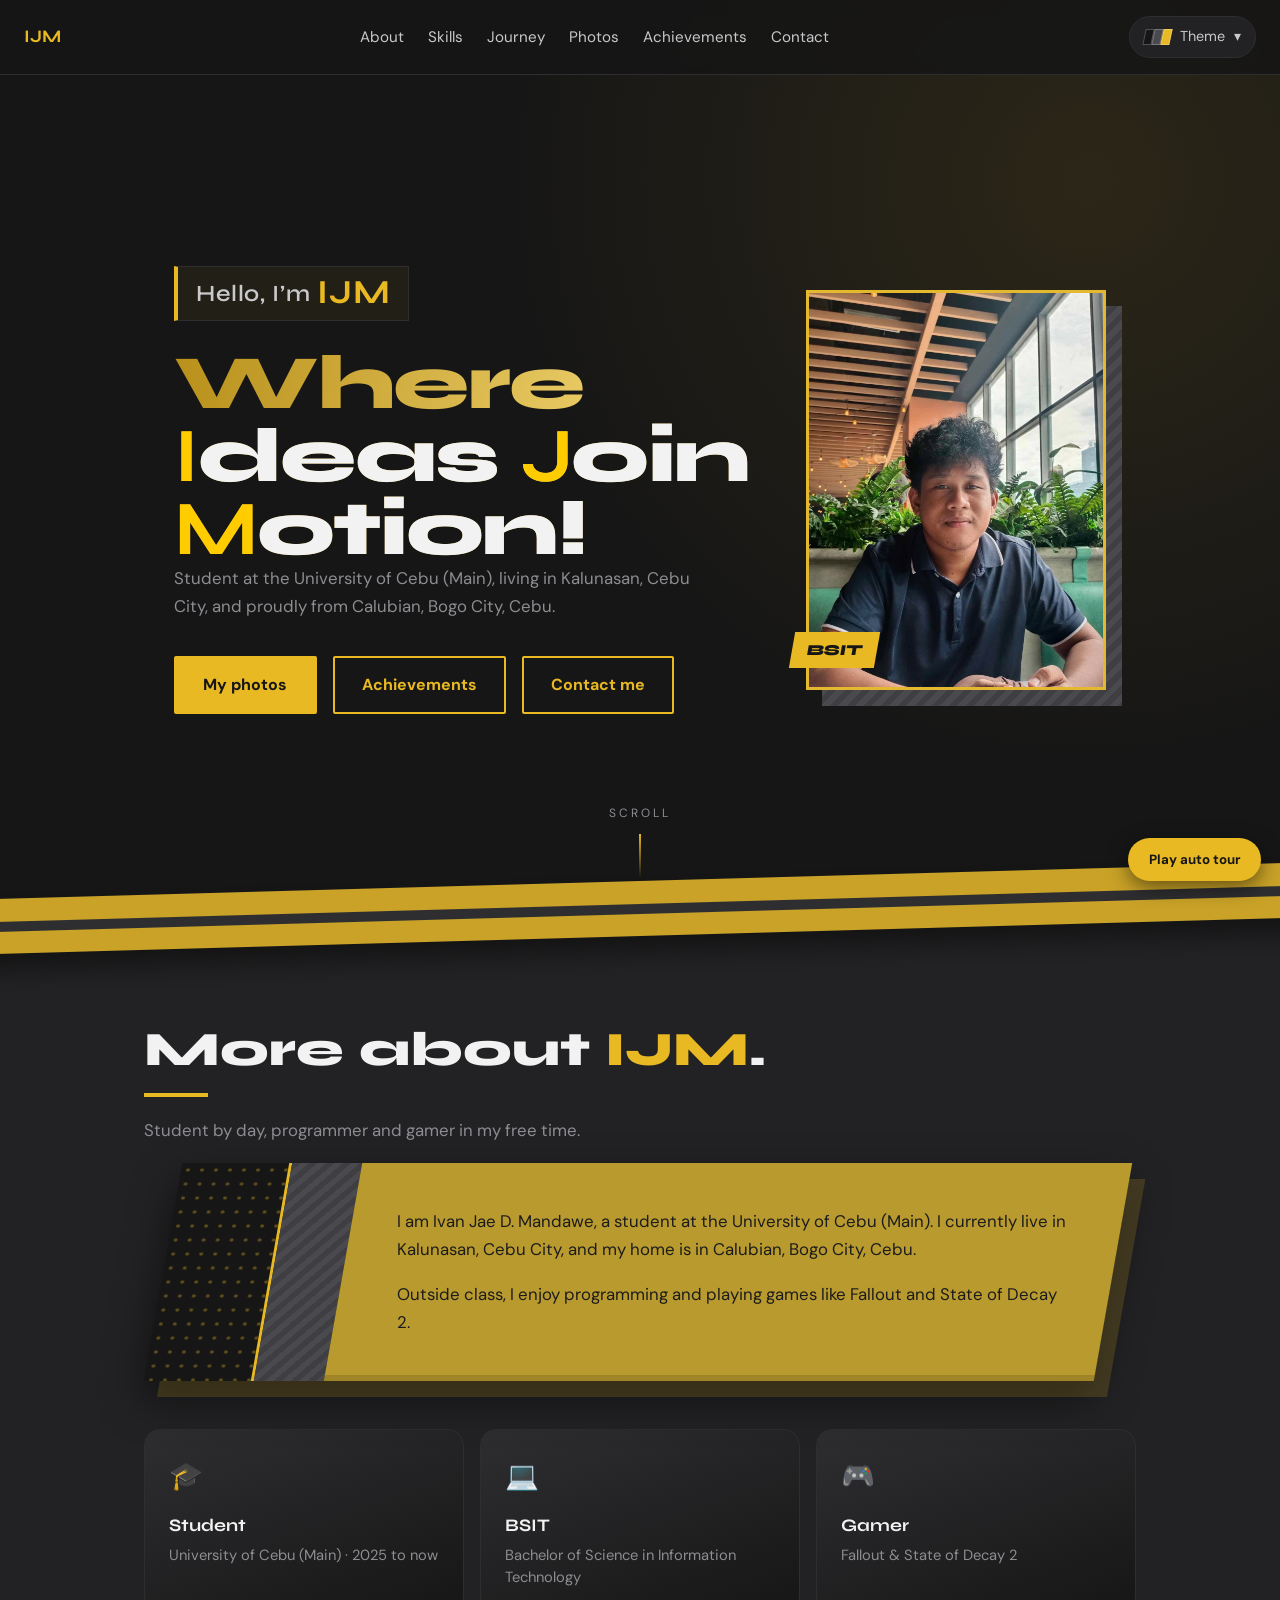
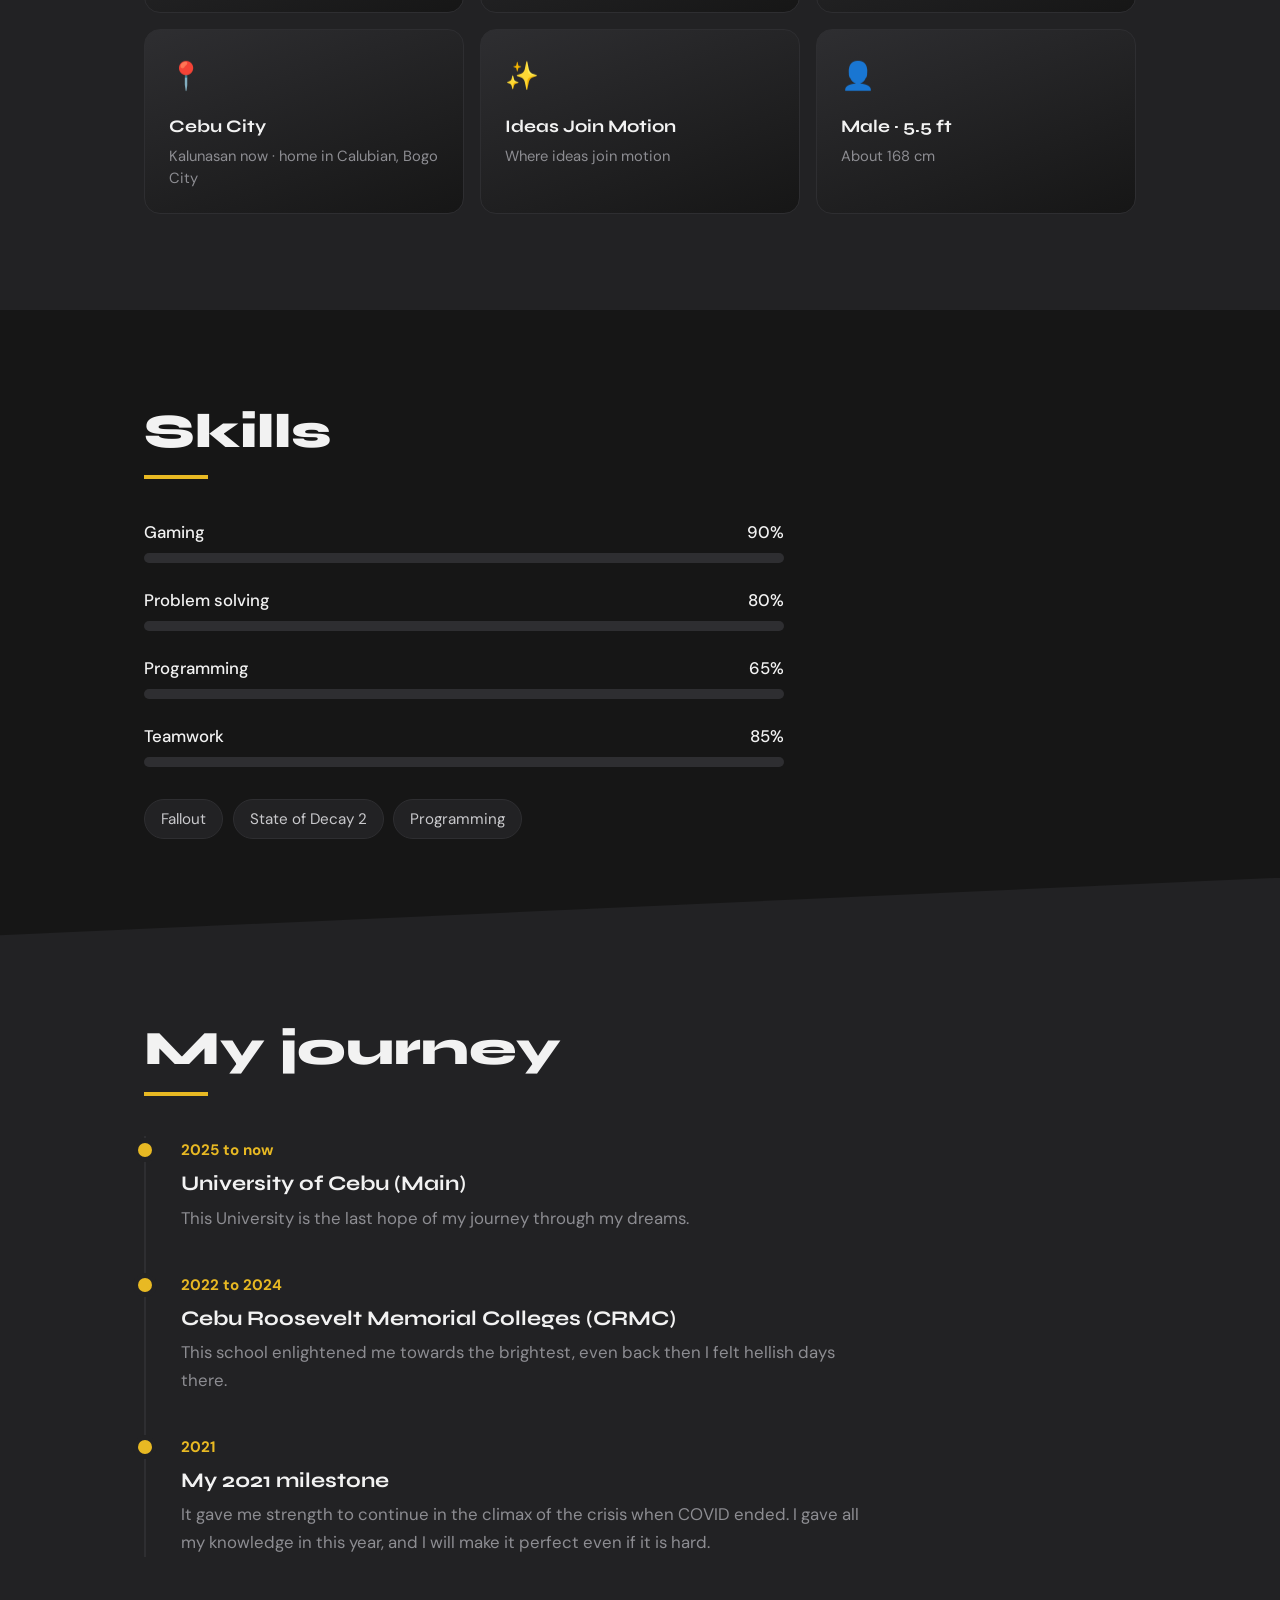
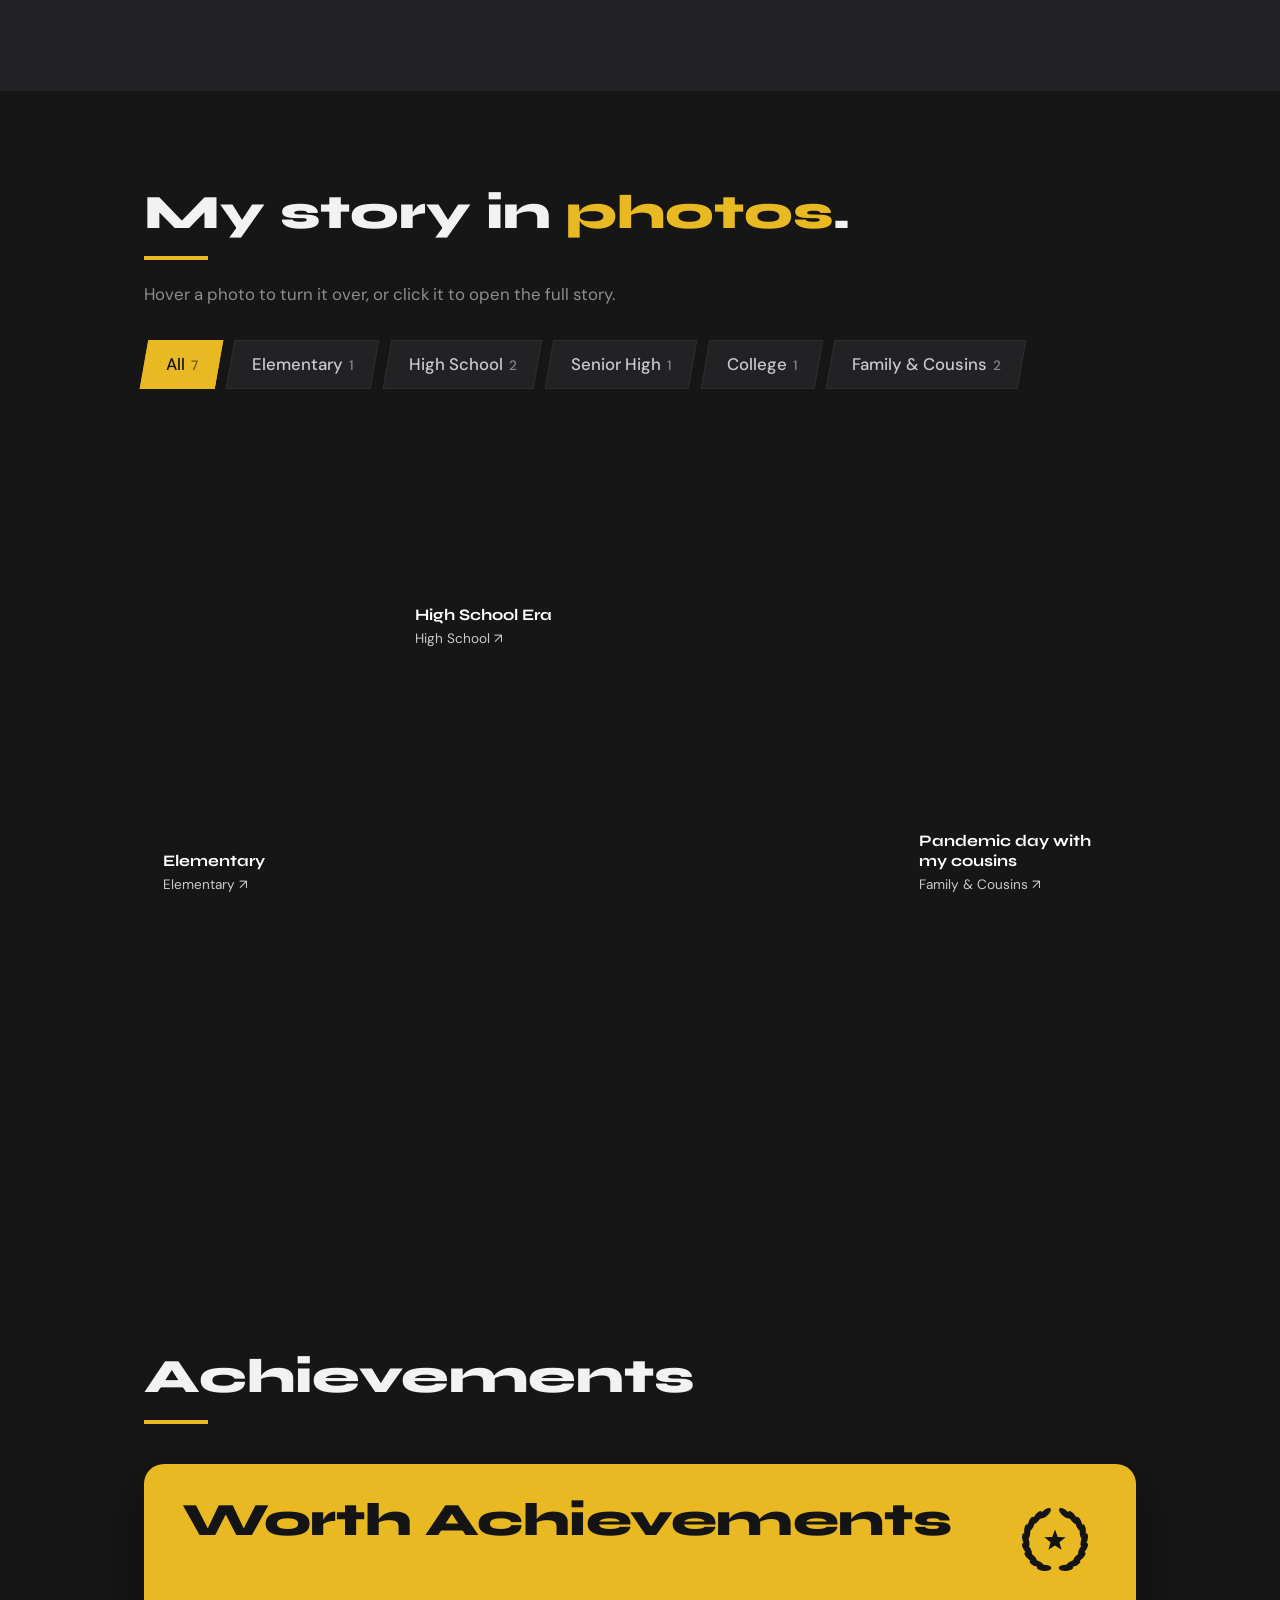
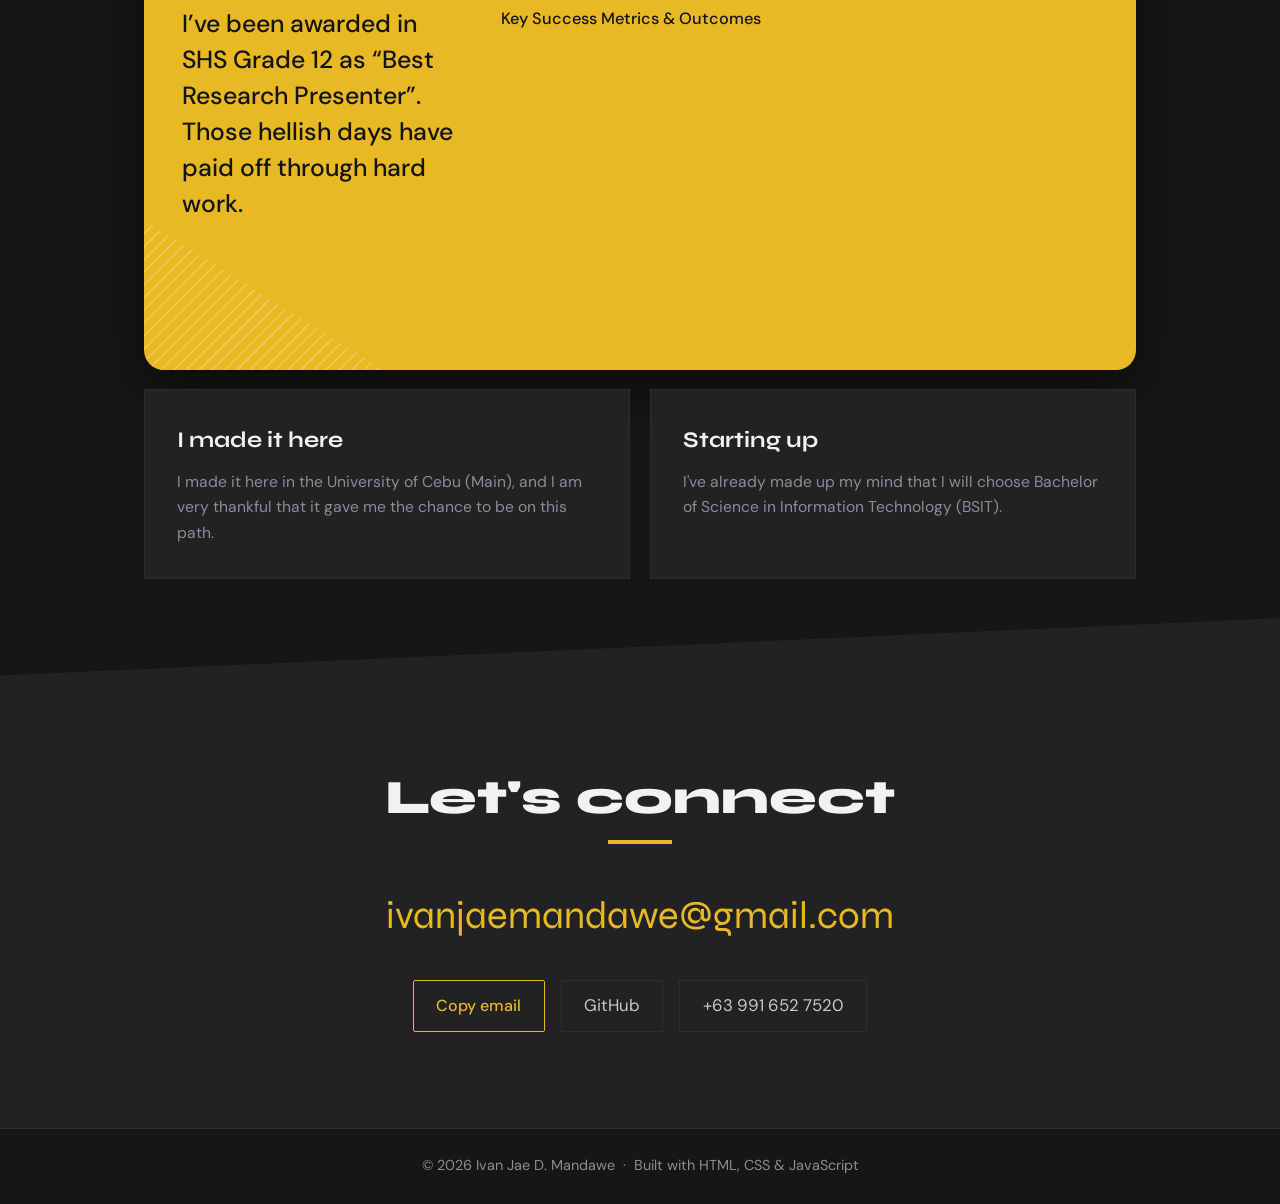
==== index.html @ 936577a7 "Add files via upload" ====
<!DOCTYPE html>
<html lang="en">
<head>
<meta charset="UTF-8">
<meta name="viewport" content="width=device-width, initial-scale=1">
<title>Ivan Jae D. Mandawe | Personal Profile</title>
<link rel="preconnect" href="https://fonts.googleapis.com">
<link rel="preconnect" href="https://fonts.gstatic.com" crossorigin>
<link href="https://fonts.googleapis.com/css2?family=DM+Sans:wght@400;500;700&family=Syne:wght@600;800&display=swap" rel="stylesheet">
<link rel="stylesheet" href="style.css">
<link rel="icon" type="image/png" href="images/IJM Logo.png">
</head>
<body>
<div id="bar"></div>

<nav>
  <b title="Ideas Join Motion">IJM</b>
  <ul>
    <li><a href="#about">About</a></li>
    <li><a href="#skills">Skills</a></li>
    <li><a href="#journey">Journey</a></li>
    <li><a href="#gallery">Photos</a></li>
    <li><a href="#projects">Achievements</a></li>
    <li><a href="#contact">Contact</a></li>
  </ul>
  <div class="tools">
    <div class="theme">
      <button class="theme-btn" type="button" aria-haspopup="true" aria-expanded="false"><i class="dots"><s></s><s></s><s></s></i><span>Theme</span> &#9662;</button>
      <div class="theme-panel" hidden>
        <p>Pick a style</p>
        <div class="presets"></div>
        <p>Or choose your own 3 colors</p>
        <label>Dark background <input type="color" id="c-bg" value="#161616"></label>
        <label>Gray panels <input type="color" id="c-pn" value="#222224"></label>
        <label>Accent (yellow) <input type="color" id="c-ac" value="#e8b923"></label>
        <button class="reset" type="button">Reset to default</button>
      </div>
    </div>
    <button class="burger" type="button" aria-label="Menu" aria-expanded="false">&#9776;</button>
  </div>
</nav>

<header class="hero">
  <canvas id="px" aria-hidden="true"></canvas>
  <div class="wrap">
   <div class="hero-text">
      <p class="tag in">Hello, I&rsquo;m <b class="i">I</b><b class="j">J</b><b class="m">M</b></p>
	  <style>
	      .i {
		    color: #ffcc00;
		  }
		  
		  .j {
		   color: #ffcc00;
		  }
		  
		  .m {
		  color: #ffcc00;
		  }
		 
	  </style>
	 
   <h1 class="in">
     Where
     <span><b style="--k:0" class="i">I</b>deas <b style="--k:1" class="j">J</b>oin</span>
     <span><b style="--k:2" class="m">M</b>otion!</span>
   </h1>
    <p class="lead in">Student at the University of Cebu (Main), living in Kalunasan, Cebu City, and proudly from Calubian, Bogo City, Cebu.</p>
    <div class="btns in">
      <a class="btn solid" href="#gallery">My photos</a>
      <a class="btn" href="#projects">Achievements</a>
      <a class="btn" href="#contact">Contact me</a>
    </div>
   </div>
   <div class="portrait in"><img src="images/Mandawe.jpg" alt="Ivan Jae D. Mandawe"><span>BSIT</span></div>
  </div>
  <a class="cue" href="#about" aria-label="Scroll down">Scroll<i></i></a>
</header>

<div class="marquee" aria-hidden="true"><div class="track"><span>Student</span><span>BSIT</span><span>Programmer</span><span>Gamer</span><span>Cebu City</span><span>University of Cebu</span><span>Ideas Join Motion</span><span>Student</span><span>BSIT</span><span>Programmer</span><span>Gamer</span><span>Cebu City</span><span>University of Cebu</span><span>Ideas Join Motion</span></div><div class="track"><span>Student</span><span>BSIT</span><span>Programmer</span><span>Gamer</span><span>Cebu City</span><span>University of Cebu</span><span>Ideas Join Motion</span><span>Student</span><span>BSIT</span><span>Programmer</span><span>Gamer</span><span>Cebu City</span><span>University of Cebu</span><span>Ideas Join Motion</span></div></div>

<section class="about" id="about">
  <div class="wrap">
    <h2>More about <span class="hl">IJM</span>.</h2>
    <p class="gal-sub">Student by day, programmer and gamer in my free time.</p>
    <div class="band">
      <div class="b1" aria-hidden="true"></div>
      <div class="b2" aria-hidden="true"></div>
      <div class="b3"><div class="txt">
        <p>I am Ivan Jae D. Mandawe, a student at the University of Cebu (Main). I currently live in Kalunasan, Cebu City, and my home is in Calubian, Bogo City, Cebu.</p>
        <p>Outside class, I enjoy programming and playing games like Fallout and State of Decay 2.</p>
      </div></div>
    </div>
    <div class="tiles">
      <div class="tile"><span class="ic">&#127891;</span><b>Student</b><small>University of Cebu (Main) &middot; 2025 to now</small></div>
      <div class="tile"><span class="ic">&#128187;</span><b>BSIT</b><small>Bachelor of Science in Information Technology</small></div>
      <div class="tile"><span class="ic">&#127918;</span><b>Gamer</b><small>Fallout &amp; State of Decay 2</small></div>
      <div class="tile"><span class="ic">&#128205;</span><b>Cebu City</b><small>Kalunasan now &middot; home in Calubian, Bogo City</small></div>
      <div class="tile"><span class="ic">&#10024;</span><b>Ideas Join Motion</b><small>Where ideas join motion</small></div>
      <div class="tile"><span class="ic">&#128100;</span><b>Male &middot; 5.5 ft</b><small>About 168 cm</small></div>
    </div>
  </div>
</section>

<section id="skills">
  <div class="wrap">
    <h2>Skills</h2>
    <div class="skill"><div class="top"><span>Gaming</span><span>90%</span></div><div class="track"><div class="fill" data-w="90"></div></div></div>
    <div class="skill"><div class="top"><span>Problem solving</span><span>80%</span></div><div class="track"><div class="fill" data-w="80"></div></div></div>
    <div class="skill"><div class="top"><span>Programming</span><span>65%</span></div><div class="track"><div class="fill" data-w="65"></div></div></div>
    <div class="skill"><div class="top"><span>Teamwork</span><span>85%</span></div><div class="track"><div class="fill" data-w="85"></div></div></div>
    <div class="tags"><span>Fallout</span><span>State of Decay 2</span><span>Programming</span></div>
  </div>
</section>

<section class="exp" id="journey">
  <div class="wrap">
    <h2>My journey</h2>
    <div class="line">
      <div class="item"><time>2025 to now</time><h3>University of Cebu (Main)</h3><p>This University is the last hope of my journey through my dreams.</p></div>
      <div class="item"><time>2022 to 2024</time><h3>Cebu Roosevelt Memorial Colleges (CRMC)</h3><p>This school enlightened me towards the brightest, even back then I felt hellish days there.</p></div>
      <div class="item"><time>2021</time><h3>My 2021 milestone</h3><p>It gave me strength to continue in the climax of the crisis when COVID ended. I gave all my knowledge in this year, and I will make it perfect even if it is hard.</p></div>
    </div>
  </div>
</section>

<section class="gallery" id="gallery">
  <div class="wrap">
    <h2>My story in <span class="hl">photos</span>.</h2>
    <p class="gal-sub">Hover a photo to turn it over, or click it to open the full story.</p>
    <div class="filters" role="group" aria-label="Photo categories">
      <button type="button" data-f="all" class="on"><span>All<em>7</em></span></button>
      <button type="button" data-f="elementary"><span>Elementary<em>1</em></span></button>
      <button type="button" data-f="high"><span>High School<em>2</em></span></button>
      <button type="button" data-f="senior"><span>Senior High<em>1</em></span></button>
      <button type="button" data-f="college"><span>College<em>1</em></span></button>
      <button type="button" data-f="family"><span>Family &amp; Cousins<em>2</em></span></button>
    </div>
    <div class="wall all">
      <button class="shot tall" type="button" data-cat="elementary"><span class="inner"><span class="face front"><img src="images/Elementary.jpg" alt="Elementary" loading="lazy"><span class="t"><b>Elementary</b><i>Elementary &#8599;</i></span></span><span class="face back"><i>Elementary</i><b>Elementary</b><span class="d">A sweet moment captured with my father, a rare and cherished memory from my elementary school days. Despite his busy schedule, this photo represents a fleeting moment of connection.</span><em>Click to open &#8599;</em></span></span></button>
      <button class="shot " type="button" data-cat="high"><span class="inner"><span class="face front"><img src="images/High%20School%20Era.jpg" alt="High School Era" loading="lazy"><span class="t"><b>High School Era</b><i>High School &#8599;</i></span></span><span class="face back"><i>High School</i><b>High School Era</b><span class="d">A relaxed selfie captures the essence of High School, a time of self-discovery, new friendships, and academic challenges.</span><em>Click to open &#8599;</em></span></span></button>
      <button class="shot tall" type="button" data-cat="high"><span class="inner"><span class="face front"><img src="images/High%20School.jpg" alt="High School" loading="lazy"><span class="t"><b>High School</b><i>High School &#8599;</i></span></span><span class="face back"><i>High School</i><b>High School</b><span class="d">Standing proudly on the balcony, this photo marks the completion of High School, a significant milestone and a testament to my dedication.</span><em>Click to open &#8599;</em></span></span></button>
      <button class="shot tall" type="button" data-cat="family"><span class="inner"><span class="face front"><img src="images/P-day.jpg" alt="Pandemic day with my cousins" loading="lazy"><span class="t"><b>Pandemic day with my cousins</b><i>Family &amp; Cousins &#8599;</i></span></span><span class="face back"><i>Family &amp; Cousins</i><b>Pandemic day with my cousins</b><span class="d">A candid shot of our virtual gathering, connecting with cousins through screens during the pandemic. This photo represents the enduring strength of our relationships, even in difficult times.</span><em>Click to open &#8599;</em></span></span></button>
      <button class="shot " type="button" data-cat="senior"><span class="inner"><span class="face front"><img src="images/Senior%20High.jpg" alt="When I was a Senior High School Student" loading="lazy"><span class="t"><b>When I was a Senior High School Student</b><i>Senior High &#8599;</i></span></span><span class="face back"><i>Senior High</i><b>When I was a Senior High School Student</b><span class="d">This shot of me looking towards the future captures the spirit of exploration and ambition of the Senior High School years, a time of significant growth and development.</span><em>Click to open &#8599;</em></span></span></button>
      <button class="shot wide" type="button" data-cat="family"><span class="inner"><span class="face front"><img src="images/Family-Celebration.jpg" alt="Family Christmas Celebration" loading="lazy"><span class="t"><b>Family Christmas Celebration</b><i>Family &amp; Cousins &#8599;</i></span></span><span class="face back"><i>Family &amp; Cousins</i><b>Family Christmas Celebration</b><span class="d">Our whole family gathers together, radiating joy and warmth, to celebrate Christmas. This photo encapsulates the importance of family traditions and the love that binds us.</span><em>Click to open &#8599;</em></span></span></button>
      <button class="shot " type="button" data-cat="college"><span class="inner"><span class="face front"><img src="images/College.jpg" alt="College" loading="lazy"><span class="t"><b>College</b><i>College &#8599;</i></span></span><span class="face back"><i>College</i><b>College</b><span class="d">Two young men pose for a photo with a wooden bust. This photo represents the college era and the shared experiences of friendship and growth.</span><em>Click to open &#8599;</em></span></span></button>
    </div>
  </div>
</section>

<div id="lb" role="dialog" aria-modal="true" aria-label="Photo viewer">
  <div class="viewer">
    <button class="x" type="button" aria-label="Close">&times;</button>
    <div class="vimg"><img alt=""></div>
    <div class="vtxt"><i></i><h3></h3><p></p>
      <div class="vnav"><button class="pv" type="button" aria-label="Previous">&#8249;</button><span class="cnt"></span><button class="nx" type="button" aria-label="Next">&#8250;</button></div>
    </div>
  </div>
</div>

<section id="projects">
  <div class="wrap">
    <h2>Achievements</h2>
    <article class="trophy">
      <div class="thead"><h3>Worth Achievements</h3><svg class="badge" viewBox="0 0 100 100" aria-hidden="true" fill="currentColor"><g><path d="M41.2 84.8 A34 34 0 0 1 41.2 19.2" fill="none" stroke="currentColor" stroke-width="2"/><ellipse cx="37.3" cy="83.5" rx="3.6" ry="8.5" transform="rotate(92 37.3 83.5)"/><ellipse cx="28.5" cy="78.3" rx="3.6" ry="8.5" transform="rotate(109 28.5 78.3)"/><ellipse cx="21.6" cy="70.8" rx="3.6" ry="8.5" transform="rotate(126 21.6 70.8)"/><ellipse cx="17.4" cy="61.5" rx="3.6" ry="8.5" transform="rotate(144 17.4 61.5)"/><ellipse cx="16.0" cy="51.4" rx="3.6" ry="8.5" transform="rotate(161 16.0 51.4)"/><ellipse cx="17.7" cy="41.4" rx="3.6" ry="8.5" transform="rotate(178 17.7 41.4)"/><ellipse cx="22.3" cy="32.3" rx="3.6" ry="8.5" transform="rotate(196 22.3 32.3)"/><ellipse cx="29.4" cy="24.9" rx="3.6" ry="8.5" transform="rotate(213 29.4 24.9)"/><ellipse cx="38.4" cy="20.1" rx="3.6" ry="8.5" transform="rotate(230 38.4 20.1)"/></g><g transform="translate(100,0) scale(-1,1)"><path d="M41.2 84.8 A34 34 0 0 1 41.2 19.2" fill="none" stroke="currentColor" stroke-width="2"/><ellipse cx="37.3" cy="83.5" rx="3.6" ry="8.5" transform="rotate(92 37.3 83.5)"/><ellipse cx="28.5" cy="78.3" rx="3.6" ry="8.5" transform="rotate(109 28.5 78.3)"/><ellipse cx="21.6" cy="70.8" rx="3.6" ry="8.5" transform="rotate(126 21.6 70.8)"/><ellipse cx="17.4" cy="61.5" rx="3.6" ry="8.5" transform="rotate(144 17.4 61.5)"/><ellipse cx="16.0" cy="51.4" rx="3.6" ry="8.5" transform="rotate(161 16.0 51.4)"/><ellipse cx="17.7" cy="41.4" rx="3.6" ry="8.5" transform="rotate(178 17.7 41.4)"/><ellipse cx="22.3" cy="32.3" rx="3.6" ry="8.5" transform="rotate(196 22.3 32.3)"/><ellipse cx="29.4" cy="24.9" rx="3.6" ry="8.5" transform="rotate(213 29.4 24.9)"/><ellipse cx="38.4" cy="20.1" rx="3.6" ry="8.5" transform="rotate(230 38.4 20.1)"/></g><polygon points="50.0,39.0 53.2,47.6 62.4,48.0 55.2,53.7 57.6,62.5 50.0,57.5 42.4,62.5 44.8,53.7 37.6,48.0 46.8,47.6"/></svg></div>
      <div class="tbody">
        <p class="story">I&rsquo;ve been awarded in SHS Grade 12 as &ldquo;Best Research Presenter&rdquo;. Those hellish days have paid off through hard work.</p>
        <div class="metrics">
          <h4>Key Success Metrics &amp; Outcomes</h4>
          <ul>
          <li style="--i:0">Successfully presented complex research on &ldquo;Urban Mobility Challenges&rdquo; to a panel of 5 judges.</li>
          <li style="--i:1">Received the highest cumulative presentation score in a cohort of over 100 students.</li>
          <li style="--i:2">Honed a concise, 10-minute presentation covering methodology, results, and limitations.</li>
          <li style="--i:3">Addressed critical, unexpected cross-examination questions with confidence.</li>
          <li style="--i:4">Mentored fellow students on slide design and verbal communication techniques.</li>
          <li style="--i:5">Developed comprehensive, professional-grade presentation slides (data visualizations and case studies).</li>
          <li style="--i:6">Synthesized lengthy research data into clear, actionable, high-impact bullet points.</li>
          </ul>
        </div>
      </div>
    </article>
    <div class="projects">
      <article class="card"><h3>I made it here</h3><p>I made it here in the University of Cebu (Main), and I am very thankful that it gave me the chance to be on this path.</p></article>
      <article class="card"><h3>Starting up</h3><p>I've already made up my mind that I will choose Bachelor of Science in Information Technology (BSIT).</p></article>
    </div>
  </div>
</section>

<section class="contact" id="contact">
  <div class="wrap">
    <h2>Let's connect</h2>
    <a class="big" href="mailto:ivanjaemandawe@gmail.com">ivanjaemandawe@gmail.com</a>
    <div class="links">
      <button class="btn copy" type="button">Copy email</button>
      <a href="https://github.com/IvanJaeMandawee-UCM" target="_blank" rel="noopener">GitHub</a><a href="tel:+639916527520">+63 991 652 7520</a>
    </div>
  </div>
</section>

<footer>© 2026 Ivan Jae D. Mandawe &nbsp;·&nbsp; Built with HTML, CSS &amp; JavaScript</footer>

<div id="toast" role="status">Email copied!</div>
<button id="top" type="button" aria-label="Back to top">&#8593;</button>
<button id="tour" type="button">Play auto tour</button>

<script src="script.js" defer></script>
</body>
</html>
---- style.css ----
:root{
  --black:#161616;      /* matte black */
  --charcoal:#222224;   /* matte gray */
  --graphite:#2e2e31;   /* raised gray */
  --gold:#e8b923;       /* gold yellow */
  --gold-dim:#b8901a;
  --acc:232,185,35;--matte:#b99a2e;--matte2:#c9a227;--glint:#f3d674;--gray2:#4a4a4e;--gray3:#3f3f43;--deep:#7a6112;
  --mist:#c9c9cc;       /* light gray text */
  --ash:#8d8d92;        /* plain gray text */
  --display:'Syne','Trebuchet MS',sans-serif;
  --body:'DM Sans','Segoe UI',Arial,sans-serif;
}
*{box-sizing:border-box;margin:0;padding:0}
html{scroll-behavior:smooth}
body{background:var(--black);color:var(--mist);font-family:var(--body);line-height:1.65;font-size:1.05rem;overflow-x:hidden}
a{color:inherit;text-decoration:none}
:focus-visible{outline:2px solid var(--gold);outline-offset:3px}
.wrap{max-width:1040px;margin:0 auto;padding:0 1.5rem}
section{padding:6rem 0}
h2{font-family:var(--display);font-weight:800;font-size:clamp(2rem,4.5vw,3rem);color:#f2f2f2;line-height:1.1;margin-bottom:2.5rem}
h2::after{content:"";display:block;width:64px;height:4px;background:var(--gold);margin-top:1rem}

/* progress bar */
#bar{position:fixed;top:0;left:0;height:4px;width:0;background:var(--gold);z-index:50}

/* nav */
nav{position:fixed;top:0;left:0;right:0;z-index:40;display:flex;justify-content:space-between;align-items:center;padding:1rem 1.5rem;background:rgba(22,22,22,.85);backdrop-filter:blur(8px);border-bottom:1px solid var(--graphite)}
nav b{font-family:var(--display);color:var(--gold);font-size:1.1rem}
nav ul{display:flex;gap:1.5rem;list-style:none;font-size:.95rem}
nav ul a{color:var(--mist);transition:color .2s}
nav ul a:hover{color:var(--gold)}

/* hero */
.hero{min-height:100vh;display:flex;align-items:center;padding-top:5rem;position:relative;background:
  radial-gradient(circle at 85% 20%,rgba(var(--acc),.10),transparent 45%),var(--black)}
.hero h1{font-family:var(--display);font-weight:800;font-size:clamp(3rem,10vw,7.5rem);line-height:.95;color:var(--gold);letter-spacing:-.02em}
.hero h1 span{display:block;color:#f2f2f2}
.role{font-size:clamp(1.2rem,3vw,1.7rem);margin:1.6rem 0 1rem;color:#f2f2f2;min-height:2.2rem}
.role .cur{display:inline-block;width:3px;height:1.2em;background:var(--gold);margin-left:4px;vertical-align:-.2em;animation:blink 1s steps(1) infinite}
@keyframes blink{50%{opacity:0}}
.hero p.lead{max-width:34rem;color:var(--ash)}
.btns{display:flex;gap:1rem;flex-wrap:wrap;margin-top:2.2rem}
.btn{padding:.85rem 1.7rem;border:2px solid var(--gold);font-weight:700;font-family:var(--body);font-size:1rem;cursor:pointer;transition:.2s;border-radius:2px;background:transparent;color:var(--gold)}
.btn.solid{background:var(--gold);color:var(--black)}
.btn:hover{background:var(--gold-dim);border-color:var(--gold-dim);color:var(--black)}
/* hero load sequence */
.hero .in{opacity:0;transform:translateY(24px);animation:rise .8s cubic-bezier(.2,.7,.2,1) forwards}
.hero .in:nth-child(1){animation-delay:.1s}.hero .in:nth-child(2){animation-delay:.35s}
.hero .in:nth-child(3){animation-delay:.55s}.hero .in:nth-child(4){animation-delay:.75s}
@keyframes rise{to{opacity:1;transform:none}}


/* pixelated matte-yellow glow that follows the cursor */
.hero{overflow:hidden}
#px{position:absolute;inset:0;width:100%;height:100%;pointer-events:none;filter:blur(2.5px);
  -webkit-mask-image:linear-gradient(#000 72%,transparent);mask-image:linear-gradient(#000 72%,transparent)}
.hero .wrap{position:relative;z-index:1}
.hero h1,.hero .role{text-shadow:0 2px 24px rgba(0,0,0,.55)}

/* about */
.about{background:var(--charcoal)}
/* three aligned slanted color bands; the matte yellow band holds the about text */
.about{overflow:hidden}
.band{display:flex;transform:skewX(-10deg);transition:opacity 1.3s ease;margin:0 1.4rem 1.2rem 1.2rem;
  box-shadow:16px 16px 0 rgba(var(--acc),.16),0 18px 40px rgba(0,0,0,.5)}
.band .b1{flex:0 0 110px;background-color:var(--black);border-right:3px solid var(--gold);
  background-image:radial-gradient(rgba(var(--acc),.35) 1.5px,transparent 2px);background-size:14px 14px}
.band .b2{flex:0 0 70px;background:repeating-linear-gradient(135deg,var(--gray3) 0 6px,var(--gray2) 6px 12px)}
.band .b3{flex:1;background:var(--matte);box-shadow:inset 0 -6px 0 rgba(0,0,0,.14)}
.band .txt{transform:skewX(10deg);padding:2.8rem 2.6rem 2.8rem 3.4rem}
.band .txt p{color:#1c1c1c;max-width:42rem}
.band .txt p:last-child{margin-bottom:0}
.about p{margin-bottom:1.1rem;max-width:40rem}
.facts{display:grid;grid-template-columns:repeat(auto-fit,minmax(220px,1fr));gap:1.2rem 2rem;margin-top:3rem}
.facts div{border-left:3px solid var(--gold);padding-left:.9rem}
.facts small{display:block;color:var(--ash);font-size:.85rem}
.facts strong{color:#f2f2f2;font-weight:500}

/* skills */
.skill{margin-bottom:1.5rem;max-width:640px}
.skill .top{display:flex;justify-content:space-between;color:#f2f2f2;margin-bottom:.4rem;font-weight:500}
.track{height:10px;background:var(--graphite);border-radius:5px;overflow:hidden}
.fill{height:100%;width:0;background:linear-gradient(90deg,var(--gold-dim),var(--gold));border-radius:5px;transition:width 1.4s cubic-bezier(.2,.7,.2,1)}
.tags{display:flex;flex-wrap:wrap;gap:.6rem;margin-top:2rem}
.tags span{padding:.4rem 1rem;background:var(--charcoal);border:1px solid var(--graphite);border-radius:999px;font-size:.95rem}

/* timeline */
.exp{background:var(--charcoal)}
.line{position:relative;padding-left:2.2rem;border-left:2px solid var(--graphite);max-width:720px}
.item{position:relative;margin-bottom:2.4rem}
.item::before{content:"";position:absolute;left:calc(-2.2rem - 8px);top:.45rem;width:14px;height:14px;background:var(--gold);border-radius:50%;box-shadow:0 0 0 5px var(--charcoal)}
.item time{color:var(--gold);font-weight:700;font-size:.95rem}
.item h3{font-family:var(--display);color:#f2f2f2;font-size:1.3rem;margin:.2rem 0}
.item p{color:var(--ash)}

/* projects */
.projects{display:grid;grid-template-columns:2fr 1fr;gap:1.2rem}
.card{background:var(--charcoal);border:1px solid var(--graphite);padding:2rem;transition:border-color .25s,transform .25s}
.card:hover{border-color:var(--gold);transform:translateY(-4px)}
.card.big{grid-row:span 2;background:var(--gold);color:var(--black);border-color:var(--gold)}
.card.big h3,.card.big p{color:var(--black)}
.card h3{font-family:var(--display);color:#f2f2f2;font-size:1.4rem;margin-bottom:.6rem}
.card p{color:var(--ash);font-size:.98rem}
.card.big p{font-size:1.05rem;opacity:.85}

/* contact */
.contact{background:var(--charcoal);text-align:center}
.contact h2::after{margin-left:auto;margin-right:auto}
.contact .big{font-family:var(--display);font-size:clamp(1.4rem,4vw,2.4rem);color:var(--gold);word-break:break-all}
.links{display:flex;justify-content:center;flex-wrap:wrap;gap:1rem;margin-top:2rem}
.links a{padding:.7rem 1.4rem;border:1px solid var(--graphite);transition:.2s}
.links a:hover{border-color:var(--gold);color:var(--gold)}
footer{padding:1.6rem;text-align:center;color:var(--ash);font-size:.9rem;background:var(--black)}

/* tour button */
#tour{position:fixed;right:1.2rem;bottom:1.2rem;z-index:45;background:var(--gold);color:var(--black);border:none;padding:.8rem 1.3rem;font-weight:700;font-family:var(--body);cursor:pointer;border-radius:999px;box-shadow:0 6px 20px rgba(0,0,0,.5)}

@media(max-width:760px){
  nav ul{display:none}
  .band{margin:0 .6rem}
  .band .b1{flex-basis:36px}.band .b2{flex-basis:24px}
  .band{box-shadow:8px 8px 0 rgba(var(--acc),.16),0 12px 28px rgba(0,0,0,.5)}
  .band .txt{padding:1.8rem 1.2rem 1.8rem 1.6rem}
  .projects{grid-template-columns:1fr}
  .card.big{grid-row:auto}
  section{padding:4.5rem 0}
}
@media(prefers-reduced-motion:reduce){
  html{scroll-behavior:auto}
  .hero .in{animation:none;opacity:1;transform:none}
  .fill{transition:none}.role .cur{animation:none}
}
.band.pre{opacity:0}

/* ===== hero portrait ===== */
.hero .wrap{display:grid;grid-template-columns:1fr minmax(220px,300px);gap:3.5rem;align-items:center}
.hero h1{font-size:clamp(2.8rem,7.5vw,5.8rem)}
.portrait{position:relative;aspect-ratio:3/4}
.portrait img{width:100%;height:100%;object-fit:cover;display:block;border:3px solid var(--gold);filter:saturate(.92)}
.portrait::before{content:"";position:absolute;inset:16px -16px -16px 16px;background:repeating-linear-gradient(135deg,var(--gray3) 0 6px,var(--gray2) 6px 12px);z-index:-1}
.portrait span{position:absolute;left:-14px;bottom:22px;background:var(--gold);color:var(--black);font-family:var(--display);font-weight:800;font-size:.95rem;padding:.35rem .9rem;transform:skewX(-10deg)}

/* ===== photo gallery ===== */
.gallery{background:var(--black);position:relative}
.gal-sub{color:var(--ash);max-width:34rem;margin:-1.2rem 0 2rem}
.filters{display:flex;flex-wrap:wrap;gap:.7rem;margin-bottom:3rem}
.filters button{font:inherit;font-weight:500;color:var(--mist);background:var(--charcoal);border:1px solid var(--graphite);padding:.6rem 1.3rem;cursor:pointer;transform:skewX(-10deg);transition:background .2s,color .2s,border-color .2s}
.filters button span{display:inline-block;transform:skewX(10deg)}
.filters button em{font-style:normal;opacity:.6;margin-left:.35rem;font-size:.85rem}
.filters button:hover{border-color:var(--gold);color:var(--gold)}
.filters button.on{background:var(--gold);border-color:var(--gold);color:var(--black)}
  transform:rotate(var(--r,0deg));transition:transform .35s cubic-bezier(.2,.7,.2,1),box-shadow .35s;box-shadow:0 10px 24px rgba(0,0,0,.55)}
@media(max-width:760px){
  .hero .wrap{grid-template-columns:1fr;gap:3rem}
  .portrait{max-width:230px;margin:0 0 1rem 14px}
}

/* ================= PRO POLISH ================= */
::selection{background:var(--gold);color:#111}
html{scroll-padding-top:72px;scrollbar-color:var(--gold-dim) var(--black)}
::-webkit-scrollbar{width:10px}::-webkit-scrollbar-track{background:var(--black)}::-webkit-scrollbar-thumb{background:var(--gold-dim);border-radius:5px}

/* nav */
nav{transition:padding .3s,background .3s,box-shadow .3s}
nav.scrolled{padding:.6rem 1.5rem;background:rgba(18,18,18,.94);box-shadow:0 8px 24px rgba(0,0,0,.45)}
nav ul a{position:relative;padding:.3rem 0}
nav ul a::after{content:"";position:absolute;left:0;right:0;bottom:-4px;height:2px;background:var(--gold);transform:scaleX(0);transform-origin:left;transition:transform .3s}
nav ul a:hover::after,nav ul a.on::after{transform:scaleX(1)}
nav ul a.on{color:var(--gold)}
.burger{display:none;background:none;border:1px solid var(--graphite);color:var(--gold);width:42px;height:42px;font-size:1.3rem;cursor:pointer}

/* hero */
.hero .hero-text h1.in{background:linear-gradient(100deg,var(--gold-dim) 0%,var(--glint) 40%,var(--gold) 60%,var(--gold-dim) 100%);background-size:220% 100%;-webkit-background-clip:text;background-clip:text;color:transparent;text-shadow:none;animation:rise .8s cubic-bezier(.2,.7,.2,1) .1s forwards,shimmer 7s linear 1s infinite}
@keyframes shimmer{to{background-position:-220% 0}}
.cue{position:absolute;left:50%;bottom:1.4rem;transform:translateX(-50%);z-index:2;color:var(--ash);font-size:.75rem;letter-spacing:.25em;text-transform:uppercase;display:flex;flex-direction:column;align-items:center;gap:.6rem}
.cue i{width:2px;height:44px;background:linear-gradient(var(--gold),transparent);transform-origin:top;animation:drip 1.9s ease-in-out infinite}
@keyframes drip{0%{transform:scaleY(0)}55%{transform:scaleY(1);opacity:1}100%{transform:scaleY(1);opacity:0}}

/* marquee strip */
.marquee{background:var(--matte2);color:var(--black);transform:rotate(-1.6deg);margin:-1.2rem -4vw 0;overflow:hidden;white-space:nowrap;padding:.85rem 0;position:relative;z-index:3;box-shadow:0 14px 30px rgba(0,0,0,.5)}
.marquee .track{display:inline-flex;animation:slide 30s linear infinite}
.marquee:hover .track{animation-play-state:paused}
.marquee span{font-family:var(--display);font-weight:800;font-size:1.25rem;letter-spacing:.08em;text-transform:uppercase;padding:0 1.6rem}
.marquee span::after{content:"";display:inline-block;width:9px;height:9px;background:var(--black);margin-left:3.2rem;transform:rotate(45deg)}
@keyframes slide{to{transform:translateX(-50%)}}

/* slanted section edges */
.about,.exp,.contact{--cut:clamp(24px,4.5vw,64px);margin-top:calc(var(--cut)*-1);padding-top:calc(5.5rem + var(--cut));clip-path:polygon(0 var(--cut),100% 0,100% 100%,0 100%)}
.gallery{padding-bottom:6rem}.contact{padding-top:calc(6rem + var(--cut))}

/* buttons */
.btn{position:relative;overflow:hidden;display:inline-block}
.btn.solid::before{content:"";position:absolute;top:0;left:-80%;width:50%;height:100%;background:linear-gradient(100deg,transparent,rgba(255,255,255,.45),transparent);transform:skewX(-20deg);transition:left .6s}
.btn.solid:hover::before{left:130%}
.btn{transition:background .2s,color .2s,border-color .2s,translate .25s}

/* scroll reveal */
.rv{opacity:0;transform:translateY(28px);transition:opacity .8s ease,transform .8s cubic-bezier(.2,.7,.2,1);transition-delay:var(--d,0ms)}
.rv.seen{opacity:1;transform:none}

/* timeline progress */
.line::after{content:"";position:absolute;left:-2px;top:0;width:2px;height:calc(var(--p,0)*100%);background:var(--gold)}
.item:hover h3{color:var(--gold)}.item h3{transition:color .25s}

/* cards */
.card{transform-style:preserve-3d;will-change:transform}
.card:not(.big):hover{background:var(--graphite)}

/* contact + extras */
.links .btn{padding:.7rem 1.4rem;border-width:1px;font-weight:500}
.contact .big{display:inline-block;background:linear-gradient(var(--gold),var(--gold)) 0 100%/0 3px no-repeat;transition:background-size .4s}
.contact .big:hover{background-size:100% 3px}
footer{border-top:1px solid var(--graphite)}
#toast{position:fixed;left:50%;bottom:5.5rem;transform:translate(-50%,20px);background:var(--gold);color:#111;padding:.7rem 1.4rem;font-weight:700;opacity:0;pointer-events:none;transition:.35s;z-index:60}
#toast.show{opacity:1;transform:translate(-50%,0)}
#top{position:fixed;left:1.2rem;bottom:1.2rem;z-index:45;width:46px;height:46px;border-radius:50%;border:2px solid var(--gold);background:var(--black);color:var(--gold);font-size:1.3rem;cursor:pointer;opacity:0;pointer-events:none;transition:.3s}
#top.show{opacity:1;pointer-events:auto}#top:hover{background:var(--gold);color:#111}
.ring{position:fixed;left:0;top:0;width:34px;height:34px;border:2px solid rgba(var(--acc),.75);border-radius:50%;pointer-events:none;z-index:200;transition:width .25s,height .25s,background .25s;opacity:0}
.ring.on{opacity:1}.ring.big{width:62px;height:62px;background:rgba(var(--acc),.12)}

@media(max-width:760px){
  .burger{display:block}
  nav ul{display:none;position:absolute;top:100%;left:0;right:0;flex-direction:column;background:rgba(18,18,18,.97);padding:1.2rem 1.5rem;gap:1.1rem;border-bottom:1px solid var(--graphite)}
  nav.open ul{display:flex}
  .cue{display:none}
  .marquee span{font-size:1rem}
}
@media(prefers-reduced-motion:reduce){
  .rv{opacity:1;transform:none;transition:none}.marquee .track,.cue i{animation:none}.hero .hero-text h1.in{animation:none;opacity:1;transform:none}
}

/* ================= ABOUT (tiles) ================= */
.hl{color:var(--gold)}
.tiles{display:grid;grid-template-columns:repeat(auto-fit,minmax(240px,1fr));gap:1rem;margin-top:3rem}
.tile{background:linear-gradient(160deg,var(--graphite),var(--black));border:1px solid var(--graphite);border-radius:16px;padding:1.5rem;transition:border-color .25s,transform .25s}
.tile:hover{border-color:var(--gold);transform:translateY(-5px)}
.tile .ic{display:block;font-size:1.7rem;margin-bottom:.8rem}
.tile b{display:block;font-family:var(--display);color:#f2f2f2;font-size:1.1rem;margin-bottom:.25rem}
.tile small{color:var(--ash);font-size:.92rem;line-height:1.5;display:block}

/* ================= GALLERY (bento + flip) ================= */
.wall{display:grid;grid-template-columns:repeat(4,1fr);grid-auto-rows:230px;gap:1rem;grid-auto-flow:dense}
.wall.all .tall{grid-row:span 2}.wall.all .wide{grid-column:span 2}
.wall.pre .shot{opacity:0}
.shot{position:relative;perspective:1100px;border:none;background:none;padding:0;cursor:pointer;font:inherit;text-align:left;border-radius:18px;display:block}
.shot .inner{position:absolute;inset:0;display:block;transform-style:preserve-3d;transition:transform .8s cubic-bezier(.2,.7,.2,1)}
.shot:hover .inner,.shot:focus-visible .inner,.shot.flip .inner{transform:rotateY(180deg)}
.shot .face{position:absolute;inset:0;display:block;border-radius:18px;overflow:hidden;backface-visibility:hidden;-webkit-backface-visibility:hidden;border:1px solid var(--graphite)}
.front img{width:100%;height:100%;object-fit:cover;display:block}
.front::after{content:"";position:absolute;inset:0;background:linear-gradient(transparent 45%,rgba(0,0,0,.82))}
.front .t{position:absolute;left:1.1rem;right:1.1rem;bottom:1rem;z-index:1}
.front .t b{display:block;color:#fff;font-family:var(--display);font-size:1rem;line-height:1.25}
.front .t i{display:block;font-style:normal;color:var(--mist);font-size:.85rem;margin-top:.2rem}
.back{transform:rotateY(180deg);background:linear-gradient(160deg,var(--graphite),var(--black));border-color:var(--gold)!important;padding:1.2rem;display:flex!important;flex-direction:column;justify-content:center;gap:.45rem}
.back i{font-style:normal;font-weight:700;font-size:.75rem;letter-spacing:.12em;text-transform:uppercase;color:var(--gold)}
.back b{font-family:var(--display);color:#f2f2f2;font-size:1.05rem;line-height:1.25}
.back .d{color:var(--mist);font-size:.85rem;line-height:1.5;display:-webkit-box;-webkit-box-orient:vertical;-webkit-line-clamp:4;overflow:hidden}
.wall.all .tall .back .d{-webkit-line-clamp:11}
.back em{font-style:normal;color:var(--gold);font-size:.82rem;margin-top:.3rem}
.shot.pop{animation:pop .6s cubic-bezier(.2,.7,.2,1) backwards;animation-delay:calc(var(--i,0)*80ms)}
@keyframes pop{from{opacity:0;transform:translateY(30px) scale(.94)}}
.shot.hide{display:none}

/* pop-up viewer */
#lb{position:fixed;inset:0;background:rgba(10,10,10,.88);backdrop-filter:blur(6px);display:none;place-items:center;padding:1.2rem;z-index:100}
#lb.open{display:grid}
.viewer{position:relative;display:grid;grid-template-columns:1.15fr 1fr;width:100%;max-width:940px;max-height:88vh;background:var(--charcoal);border:1px solid var(--gold);border-radius:22px;overflow:hidden;box-shadow:0 30px 80px rgba(0,0,0,.7),0 0 0 6px rgba(var(--acc),.12);animation:vin .6s cubic-bezier(.2,.8,.2,1)}
@keyframes vin{from{opacity:0;transform:perspective(900px) rotateY(-75deg) scale(.85)}}
.vimg{background:var(--black);min-height:320px}
.vimg img{width:100%;height:100%;object-fit:cover;display:block;max-height:88vh}
.vtxt{padding:2.2rem 2rem 1.6rem;display:flex;flex-direction:column;justify-content:center;gap:.7rem;overflow:auto}
.vtxt i{font-style:normal;font-weight:700;font-size:.8rem;letter-spacing:.14em;text-transform:uppercase;color:var(--gold)}
.vtxt h3{font-family:var(--display);font-size:1.6rem;color:#f2f2f2;line-height:1.2}
.vtxt p{color:var(--mist);line-height:1.7}
.vnav{display:flex;align-items:center;gap:.8rem;margin-top:1rem;color:var(--ash);font-size:.9rem}
.vnav button,.viewer .x{background:var(--gold);color:var(--black);border:none;width:42px;height:42px;border-radius:50%;font-size:1.3rem;font-weight:700;cursor:pointer;transition:transform .2s}
.vnav button:hover,.viewer .x:hover{transform:scale(1.1)}
.viewer .x{position:absolute;top:.9rem;right:.9rem;z-index:2}

/* ================= THEME PICKER ================= */
.tools{display:flex;align-items:center;gap:.6rem}
.theme{position:relative}
.theme-btn{display:flex;align-items:center;gap:.55rem;background:var(--charcoal);color:var(--mist);border:1px solid var(--graphite);padding:.5rem .9rem;font:inherit;font-size:.9rem;cursor:pointer;border-radius:999px;transition:border-color .2s,color .2s}
.theme-btn:hover,.theme-btn[aria-expanded=true]{border-color:var(--gold);color:var(--gold)}
.dots{display:flex;transform:skewX(-12deg)}
.dots s{width:9px;height:16px;border:1px solid rgba(255,255,255,.25);text-decoration:none}
.dots s:nth-child(1){background:var(--black)}.dots s:nth-child(2){background:var(--gray2)}.dots s:nth-child(3){background:var(--gold)}
.theme-panel{position:absolute;right:0;top:calc(100% + 12px);width:min(290px,86vw);background:var(--charcoal);border:1px solid var(--gold);border-radius:14px;padding:1.1rem;box-shadow:0 20px 50px rgba(0,0,0,.6);animation:drop .25s ease}
.theme-panel[hidden]{display:none}
@keyframes drop{from{opacity:0;transform:translateY(-8px)}}
.theme-panel p{font-size:.75rem;letter-spacing:.12em;text-transform:uppercase;color:var(--ash);margin:.2rem 0 .7rem}
.presets{display:grid;grid-template-columns:1fr 1fr;gap:.5rem;margin-bottom:1rem}
.presets button{display:flex;align-items:center;gap:.5rem;background:var(--black);color:var(--mist);border:1px solid var(--graphite);border-radius:10px;padding:.5rem .6rem;font:inherit;font-size:.8rem;cursor:pointer}
.presets button:hover,.presets button.on{border-color:var(--gold);color:var(--gold)}
.presets .sw{display:flex;transform:skewX(-12deg)}.presets .sw s{width:9px;height:18px;text-decoration:none}
.theme-panel label{display:flex;justify-content:space-between;align-items:center;font-size:.9rem;margin-bottom:.6rem;color:var(--mist)}
.theme-panel input[type=color]{width:46px;height:30px;border:1px solid var(--graphite);background:none;padding:0;cursor:pointer;border-radius:6px}
.theme-panel .reset{width:100%;margin-top:.4rem;padding:.55rem;background:none;border:1px solid var(--graphite);color:var(--mist);cursor:pointer;border-radius:8px;font:inherit}
.theme-panel .reset:hover{border-color:var(--gold);color:var(--gold)}

@media(max-width:900px){.wall{grid-template-columns:repeat(2,1fr);grid-auto-rows:210px}}
@media(max-width:760px){
  .viewer{grid-template-columns:1fr;overflow:auto}.vimg{min-height:0;max-height:42vh}.vtxt{padding:1.4rem}
  .theme-btn span{display:none}
}
@media(prefers-reduced-motion:reduce){.shot .inner{transition:none}.shot.pop,.viewer{animation:none}}

/* ================= ACHIEVEMENT BANNER ================= */
.trophy{position:relative;background:var(--gold);color:#141414;border-radius:20px;padding:2rem 2.4rem 2.3rem;overflow:hidden;box-shadow:0 20px 50px rgba(0,0,0,.45);margin-bottom:1.2rem;transition:box-shadow .4s}
.trophy:hover{box-shadow:0 24px 60px rgba(0,0,0,.55),0 0 0 3px rgba(var(--acc),.35)}
.trophy::after{content:"";position:absolute;left:0;bottom:0;width:240px;height:150px;background:repeating-linear-gradient(135deg,rgba(255,255,255,.2) 0 2px,transparent 2px 9px);clip-path:polygon(0 0,0 100%,100% 100%);pointer-events:none}
.trophy .thead{display:flex;justify-content:space-between;align-items:flex-start;gap:1rem;margin-bottom:1.5rem}
.trophy h3{font-family:var(--display);font-weight:800;font-size:clamp(1.9rem,4.2vw,2.9rem);line-height:1.05;letter-spacing:-.01em;color:#141414}
.trophy .badge{width:86px;height:86px;flex:none;color:#141414}
.tbody{position:relative;z-index:1;display:grid;grid-template-columns:minmax(220px,.8fr) 1.7fr;gap:2.4rem;align-items:start}
.story{font-size:clamp(1.15rem,2.2vw,1.55rem);line-height:1.45;font-weight:500;color:#141414;max-width:none}
.metrics h4{font-weight:500;font-size:1.02rem;margin-bottom:.55rem;color:#141414}
.metrics ul{list-style:none;font-size:.95rem;line-height:1.6;color:#1c1c1c}
.metrics li::before{content:"- "}
.trophy:not(.go) .metrics li{opacity:0}
.trophy.go .metrics li{animation:liIn .55s cubic-bezier(.2,.7,.2,1) backwards;animation-delay:calc(var(--i)*110ms + 250ms)}
.trophy.go .badge{animation:badgeIn 1s cubic-bezier(.2,.8,.2,1) backwards}
@keyframes liIn{from{opacity:0;transform:translateX(26px)}}
@keyframes badgeIn{from{opacity:0;transform:rotate(-40deg) scale(.4)}}
.projects{grid-template-columns:1fr 1fr}
@media(max-width:760px){.tbody{grid-template-columns:1fr;gap:1.4rem}.trophy{padding:1.5rem 1.3rem 1.8rem}.trophy .badge{width:60px;height:60px}.projects{grid-template-columns:1fr}}
@media(prefers-reduced-motion:reduce){.trophy.go .metrics li,.trophy.go .badge{animation:none}}

/* ================= HERO TAGLINE + NAME FIT ================= */
.hero .in:nth-child(5){animation-delay:.95s}
.tag{display:inline-block;font-family:var(--display);font-weight:600;font-size:clamp(.95rem,2vw,1.15rem);letter-spacing:.04em;color:var(--mist);padding:.45rem 1.1rem;border:1px solid var(--graphite);border-left:4px solid var(--gold);background:rgba(var(--acc),.06);margin-bottom:1.6rem}
.tag b{color:var(--gold);font-size:1.45em;line-height:1;display:inline-block;vertical-align:-.08em;animation:glow 3.2s ease-in-out infinite;animation-delay:calc(var(--k)*.45s)}
@keyframes glow{0%,100%{text-shadow:none;transform:translateY(0)}50%{text-shadow:0 0 18px rgba(var(--acc),.9);transform:translateY(-2px)}}
.hero h1{font-size:clamp(2.2rem,6vw,4.8rem)}
.hero h1 span{white-space:nowrap}
@media(prefers-reduced-motion:reduce){.tag b{animation:none}}

/* name pill + big tagline headline */
.tag{font-size:clamp(1.05rem,2.4vw,1.45rem)}
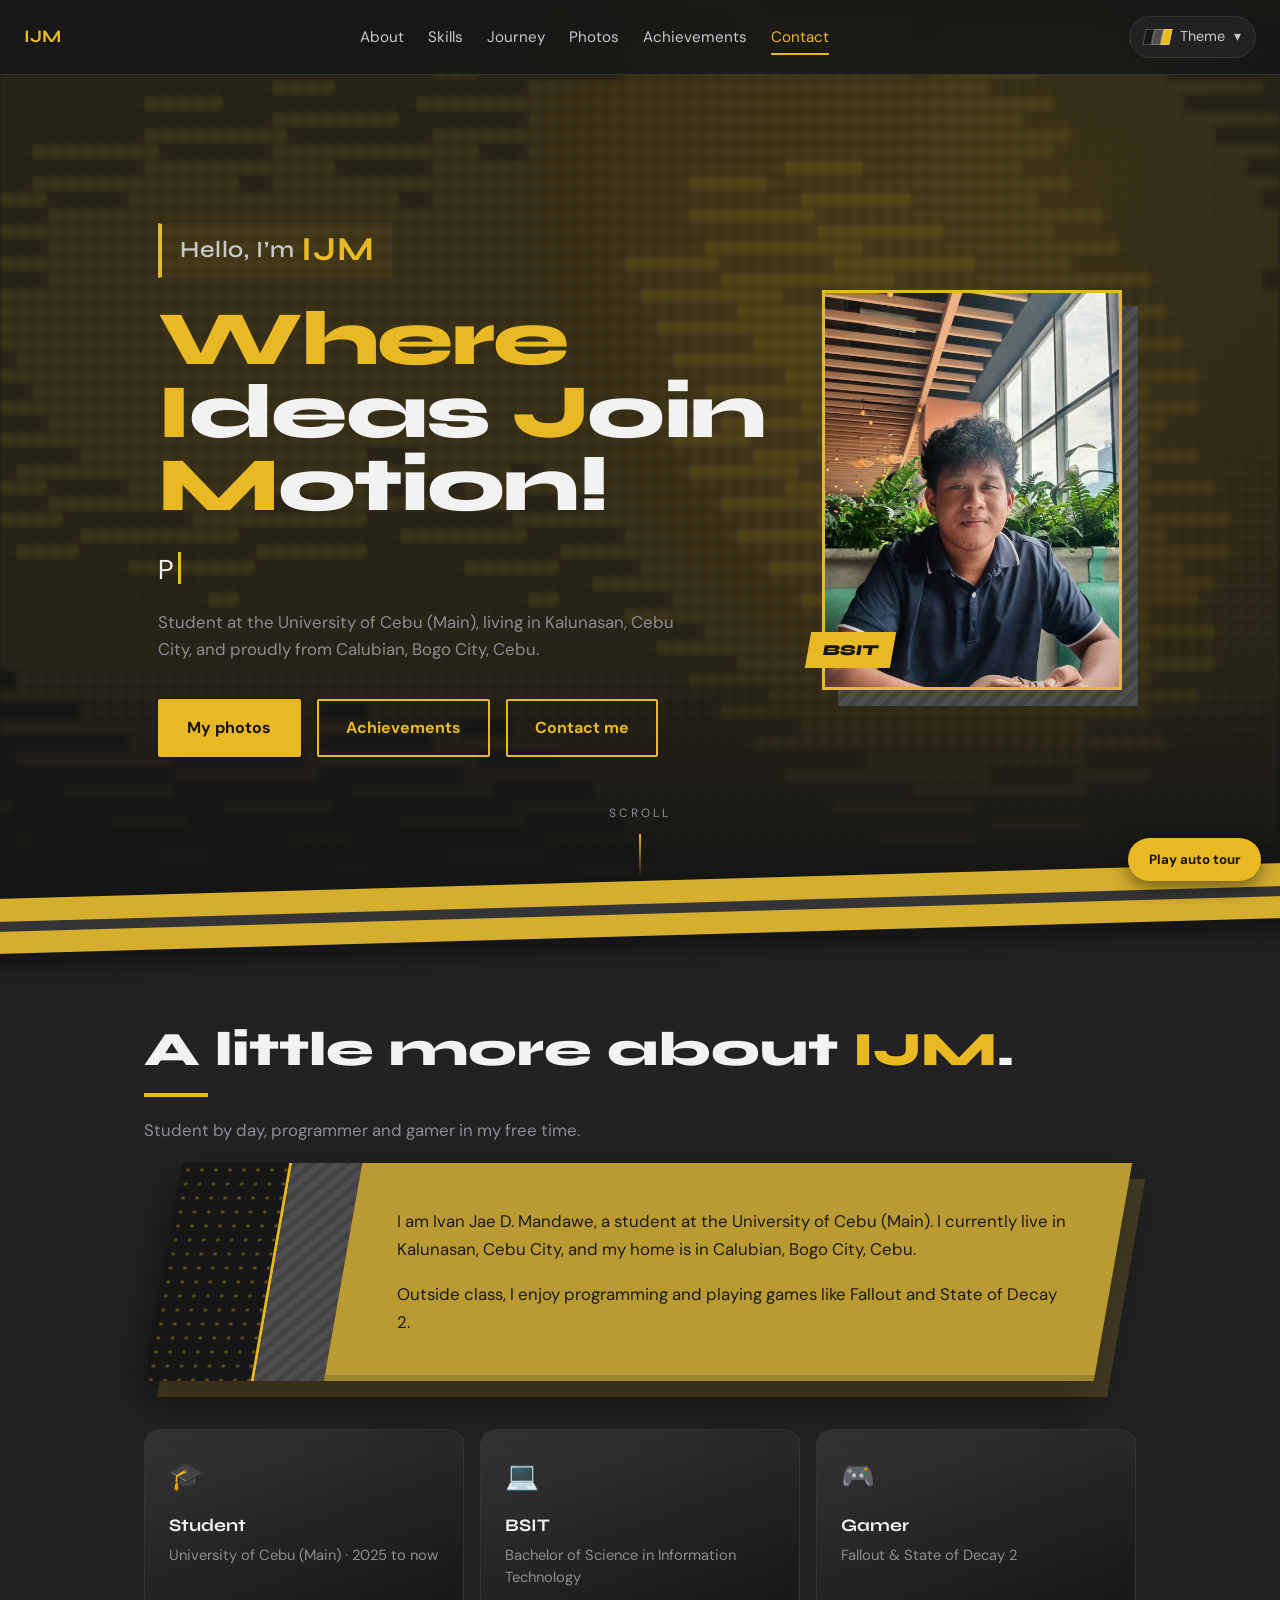
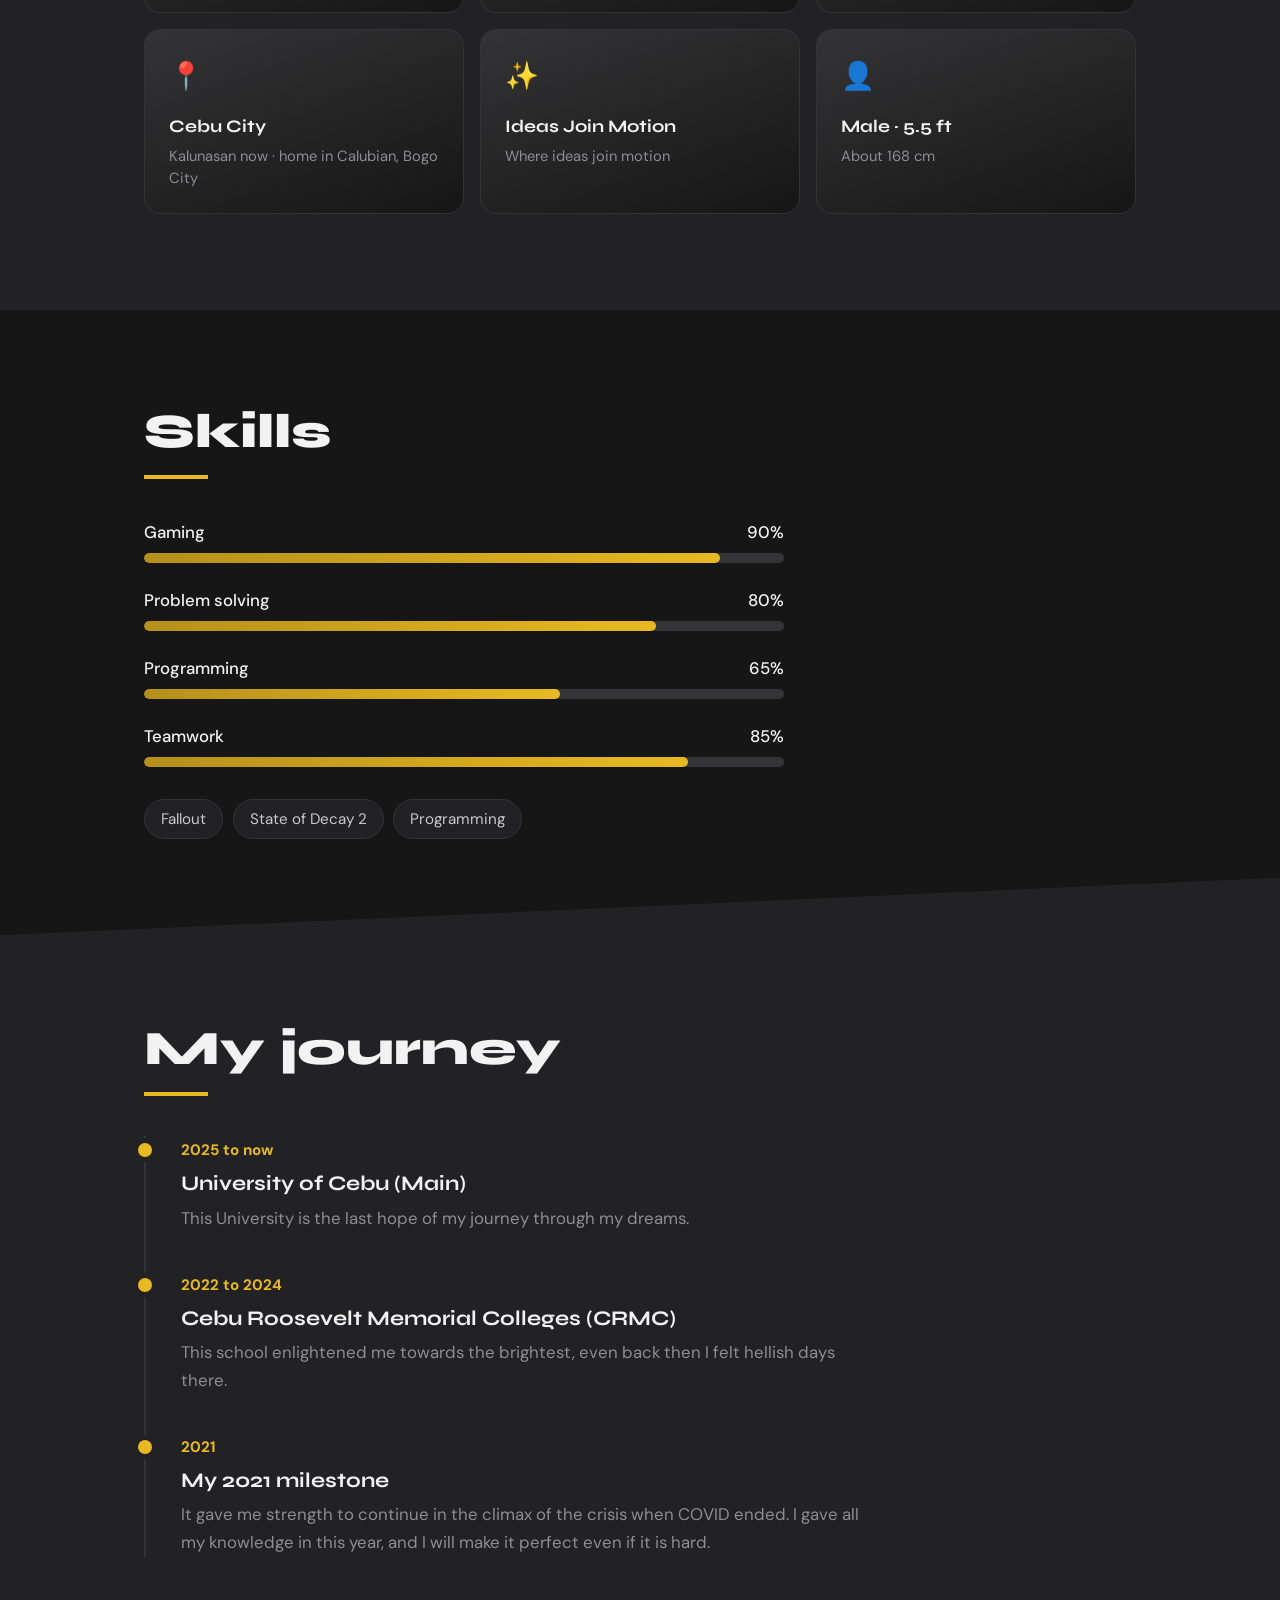
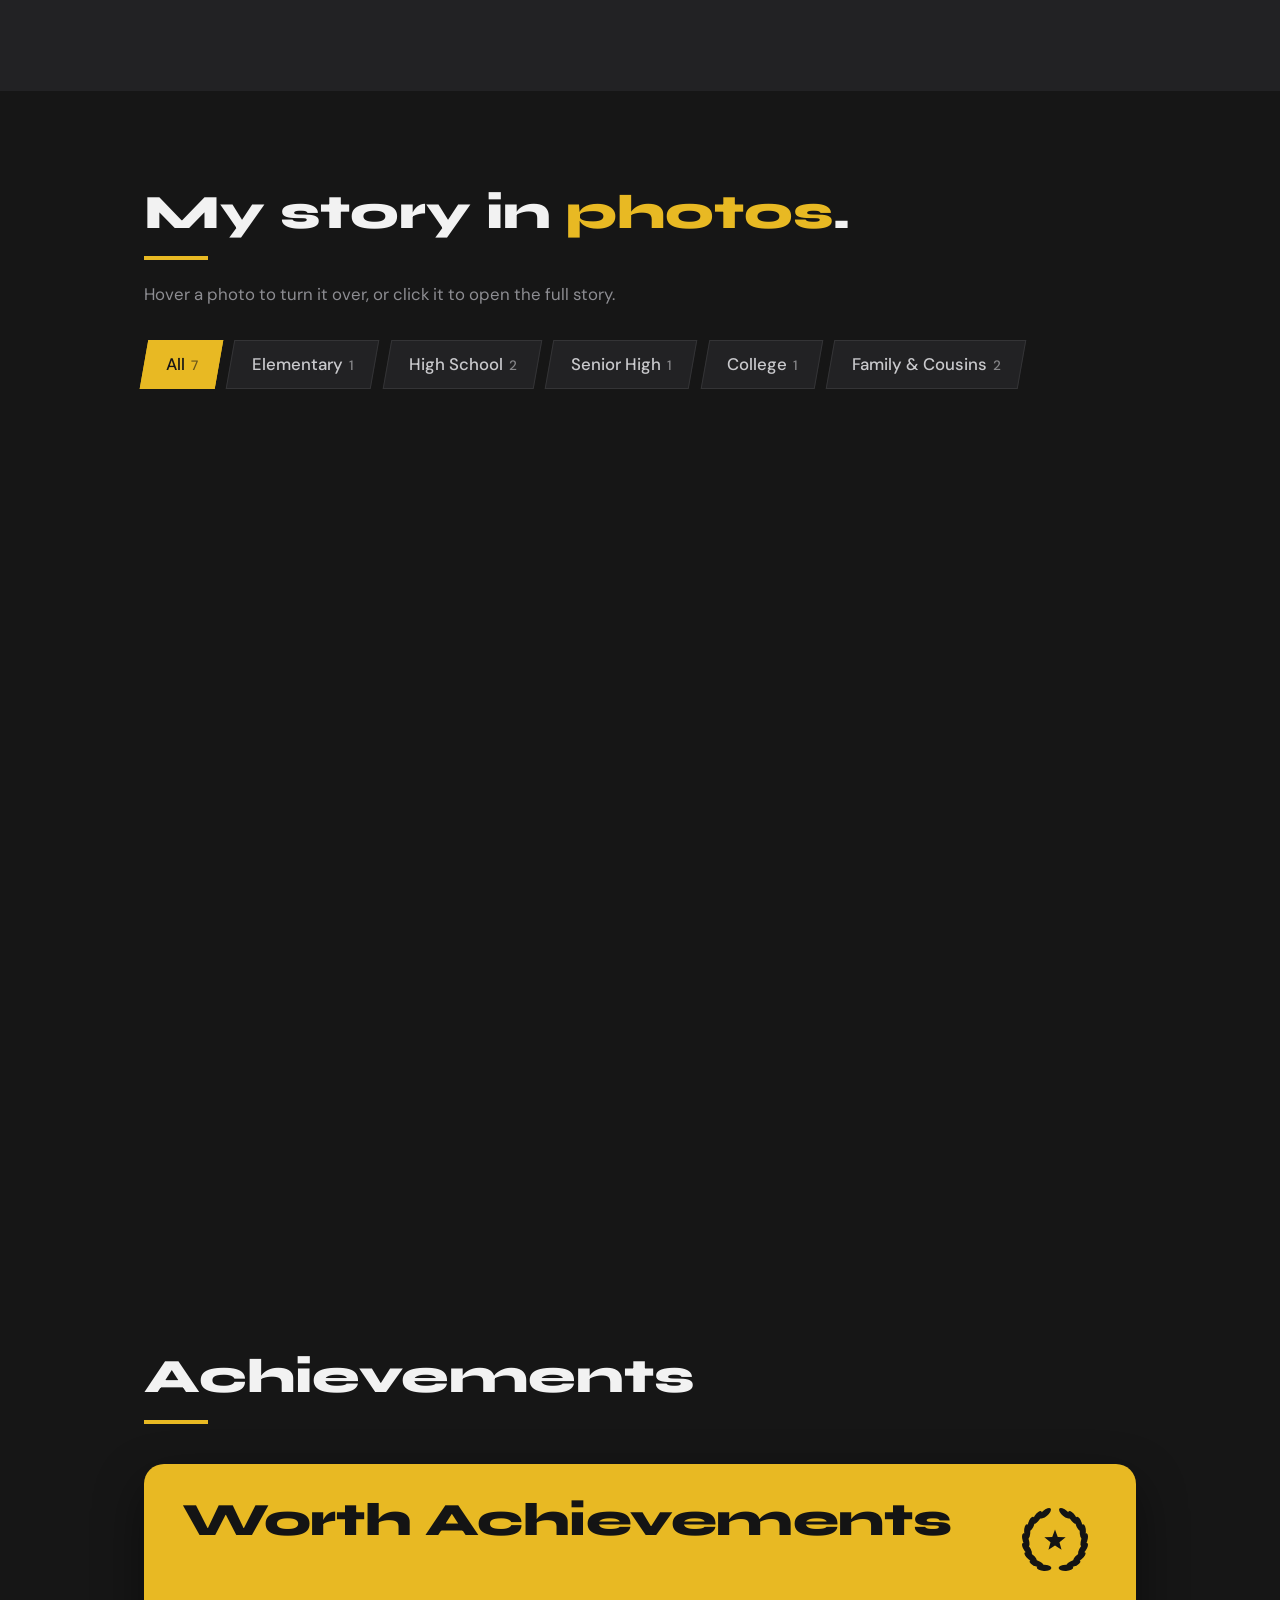
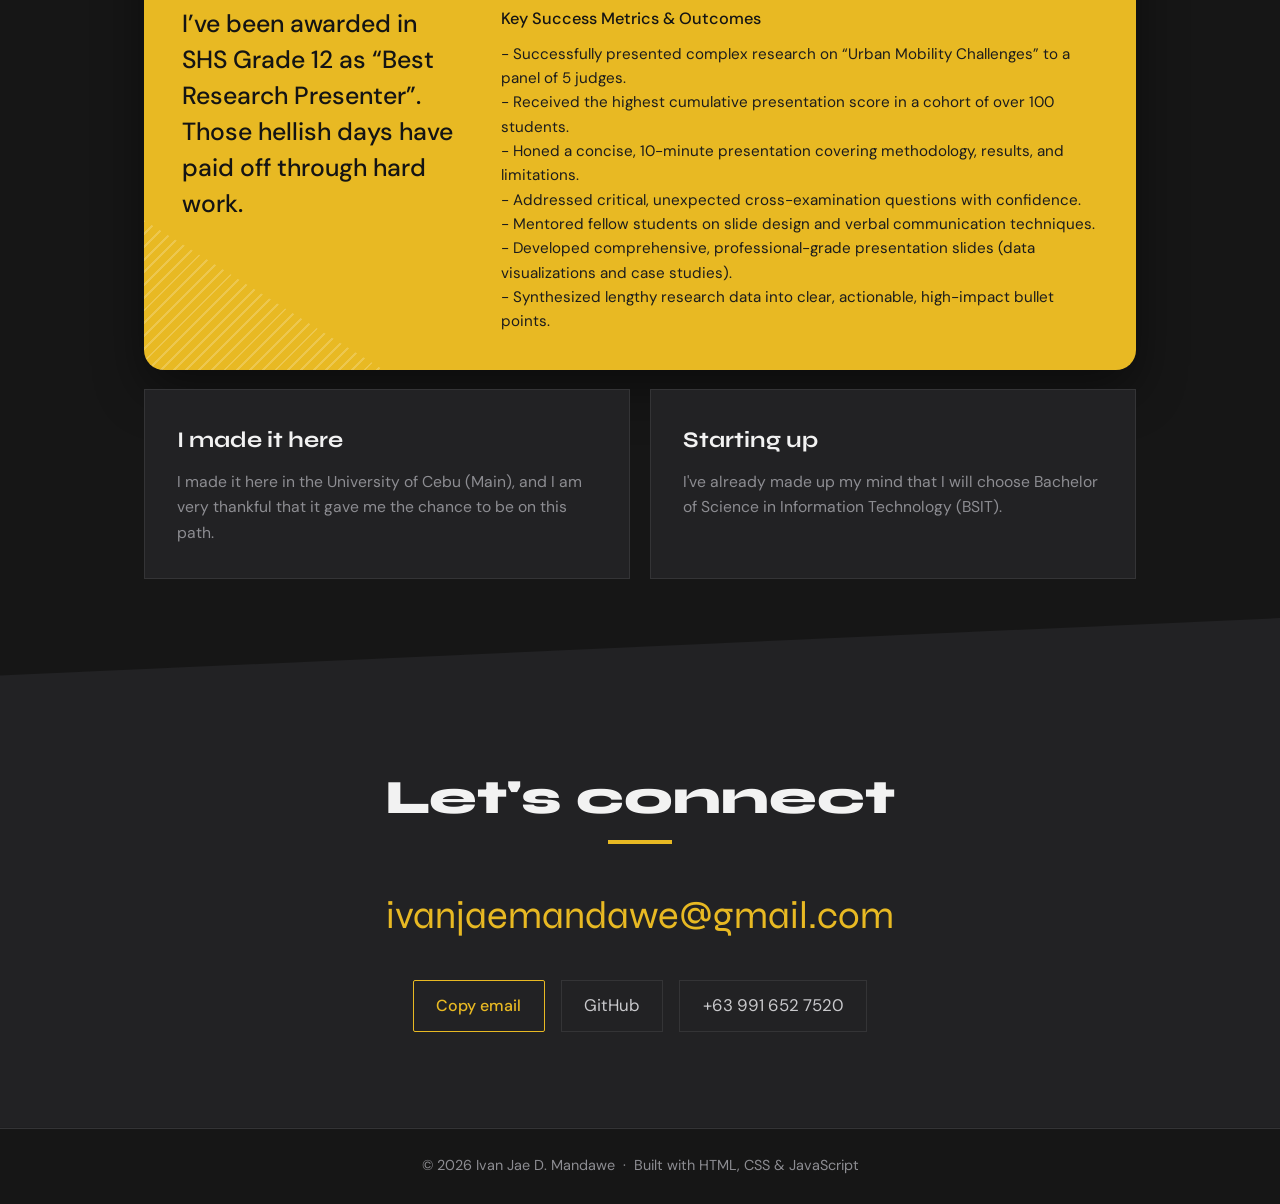
==== commit bd2de35f: "update" ====
--- a/index.html
+++ b/index.html
@@ -8,7 +8,6 @@
 <link rel="preconnect" href="https://fonts.gstatic.com" crossorigin>
 <link href="https://fonts.googleapis.com/css2?family=DM+Sans:wght@400;500;700&family=Syne:wght@600;800&display=swap" rel="stylesheet">
 <link rel="stylesheet" href="style.css">
-<link rel="icon" type="image/png" href="images/IJM Logo.png">
 </head>
 <body>
 <div id="bar"></div>
@@ -44,27 +43,9 @@
   <canvas id="px" aria-hidden="true"></canvas>
   <div class="wrap">
    <div class="hero-text">
-      <p class="tag in">Hello, I&rsquo;m <b class="i">I</b><b class="j">J</b><b class="m">M</b></p>
-	  <style>
-	      .i {
-		    color: #ffcc00;
-		  }
-		  
-		  .j {
-		   color: #ffcc00;
-		  }
-		  
-		  .m {
-		  color: #ffcc00;
-		  }
-		 
-	  </style>
-	 
-   <h1 class="in">
-     Where
-     <span><b style="--k:0" class="i">I</b>deas <b style="--k:1" class="j">J</b>oin</span>
-     <span><b style="--k:2" class="m">M</b>otion!</span>
-   </h1>
+      <p class="tag in">Hello, I&rsquo;m <b style="--k:0">I</b><b style="--k:1">J</b><b style="--k:2">M</b></p>
+    <h1 class="in">Where<span><b style="--k:0">I</b>deas <b style="--k:1">J</b>oin</span><span><b style="--k:2">M</b>otion!</span></h1>
+    <div class="role in"><span id="typed"></span><i class="cur"></i></div>
     <p class="lead in">Student at the University of Cebu (Main), living in Kalunasan, Cebu City, and proudly from Calubian, Bogo City, Cebu.</p>
     <div class="btns in">
       <a class="btn solid" href="#gallery">My photos</a>
@@ -81,7 +62,7 @@
 
 <section class="about" id="about">
   <div class="wrap">
-    <h2>More about <span class="hl">IJM</span>.</h2>
+    <h2>A little more about <span class="hl">IJM</span>.</h2>
     <p class="gal-sub">Student by day, programmer and gamer in my free time.</p>
     <div class="band">
       <div class="b1" aria-hidden="true"></div>
--- a/style.css
+++ b/style.css
@@ -337,3 +337,10 @@
 
 /* name pill + big tagline headline */
 .tag{font-size:clamp(1.05rem,2.4vw,1.45rem)}
+.hero h1 b{color:var(--gold);font-weight:inherit;display:inline-block;animation:glow 3.2s ease-in-out infinite;animation-delay:calc(var(--k)*.45s)}
+@media(prefers-reduced-motion:reduce){.hero h1 b{animation:none}}
+
+/* clean headline: solid gold "Where" (no gradient clip), no font ligatures/alternates */
+.hero .hero-text h1.in{background:none;-webkit-background-clip:border-box;background-clip:border-box;color:var(--gold);text-shadow:none;
+  font-variant-ligatures:none;font-feature-settings:"calt" 0,"liga" 0,"dlig" 0;font-synthesis:none;
+  animation:rise .8s cubic-bezier(.2,.7,.2,1) .35s forwards}
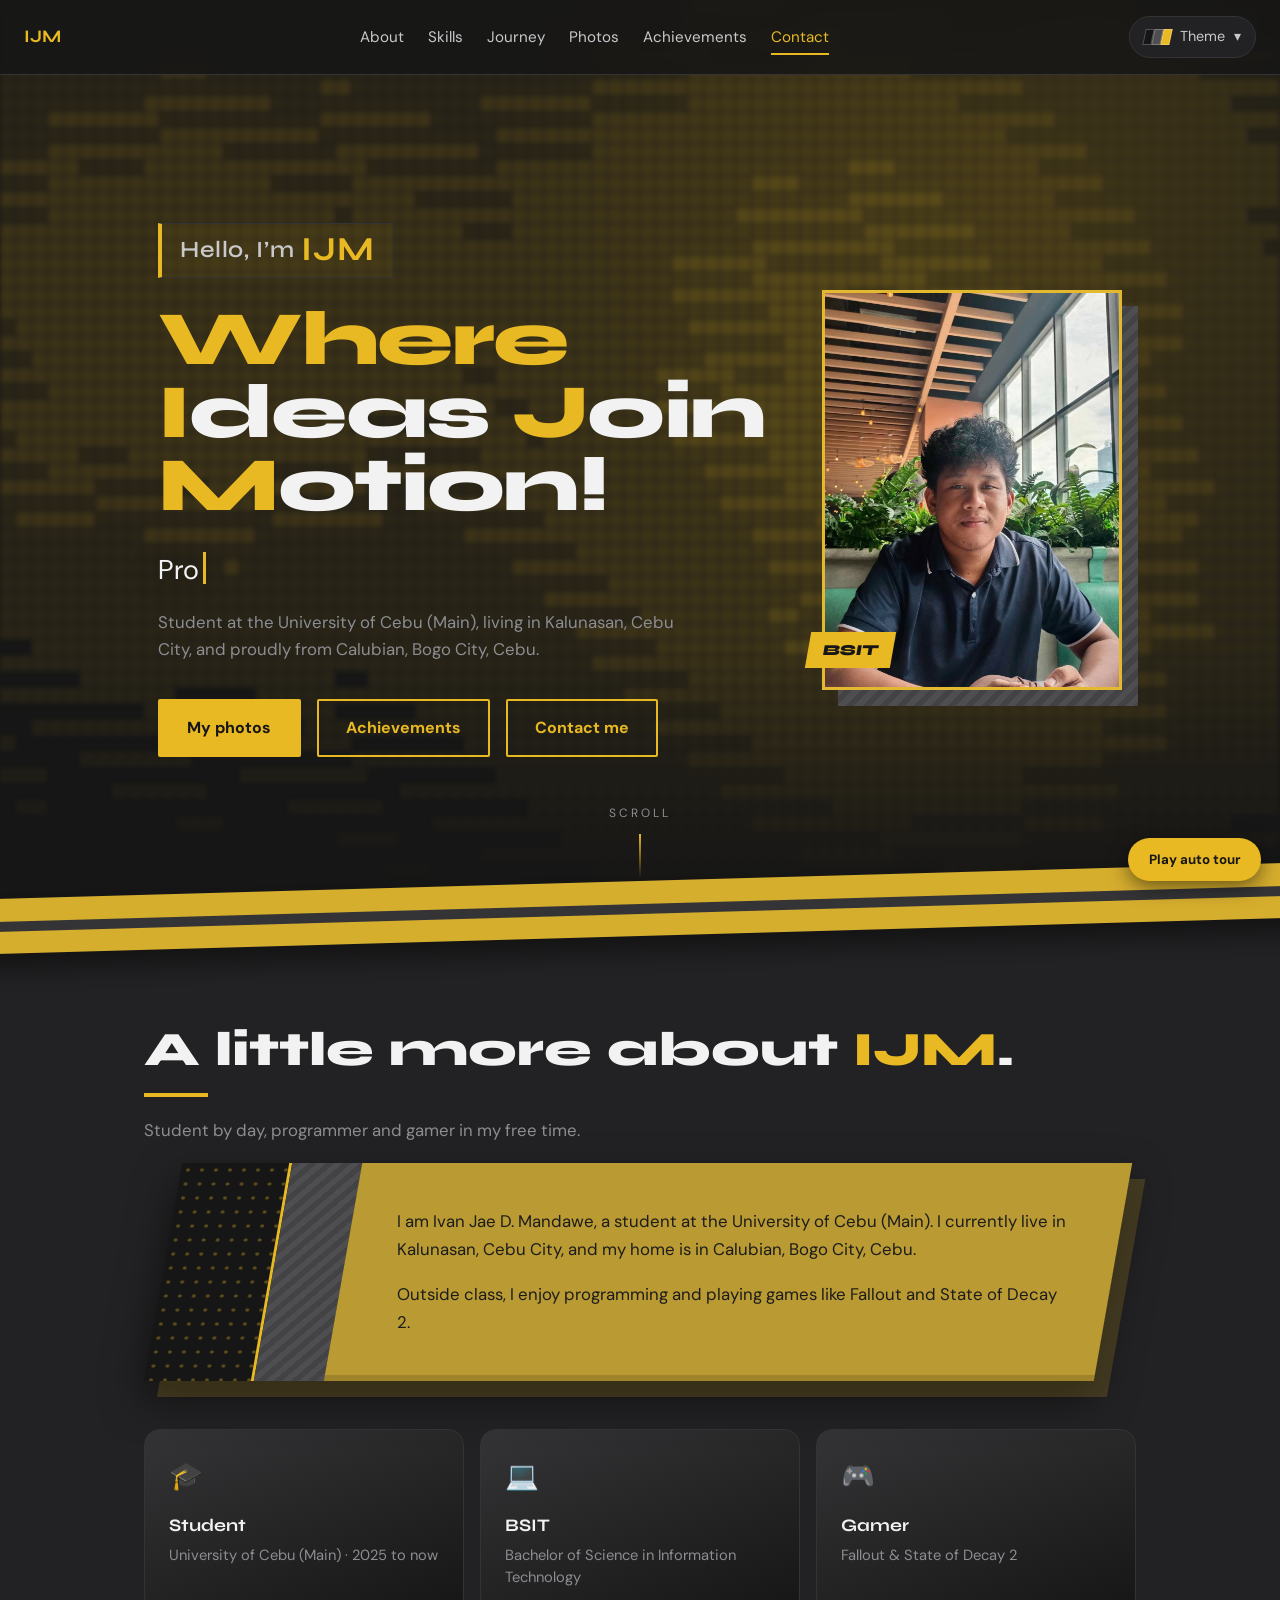
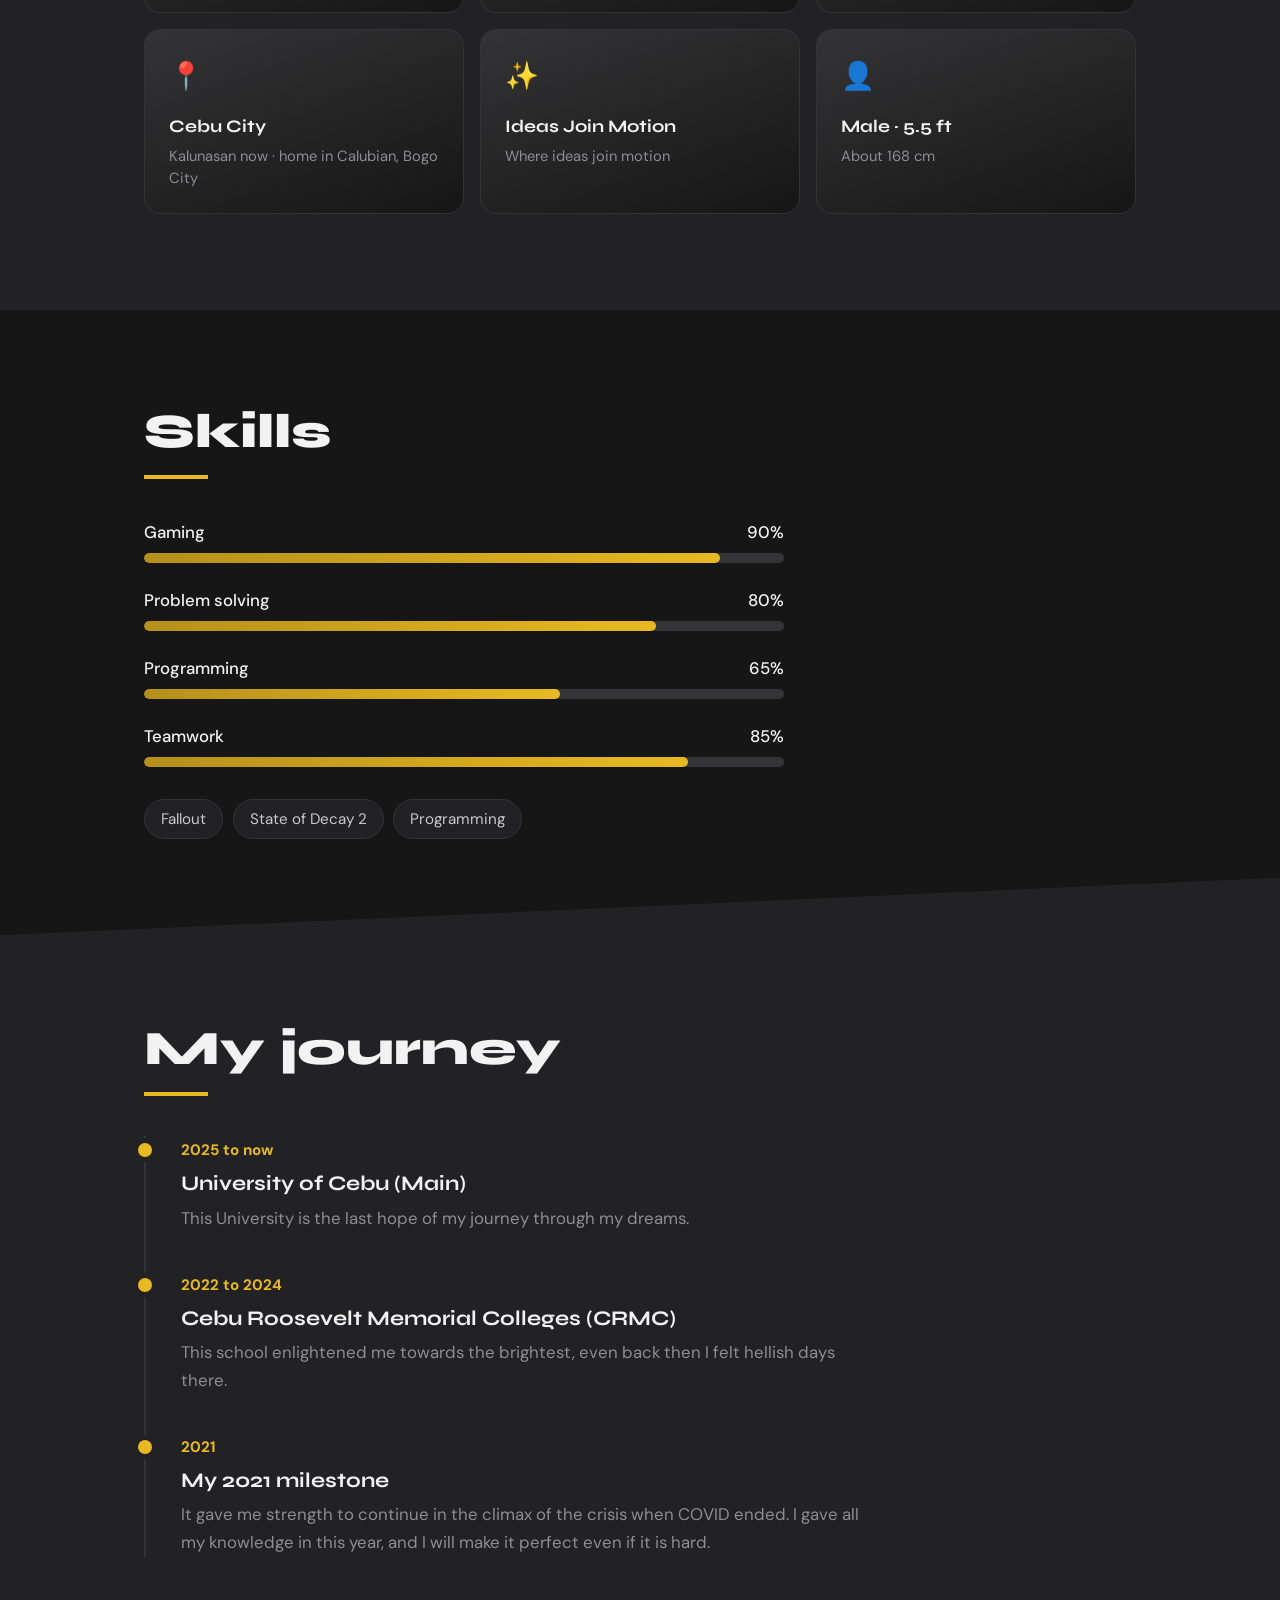
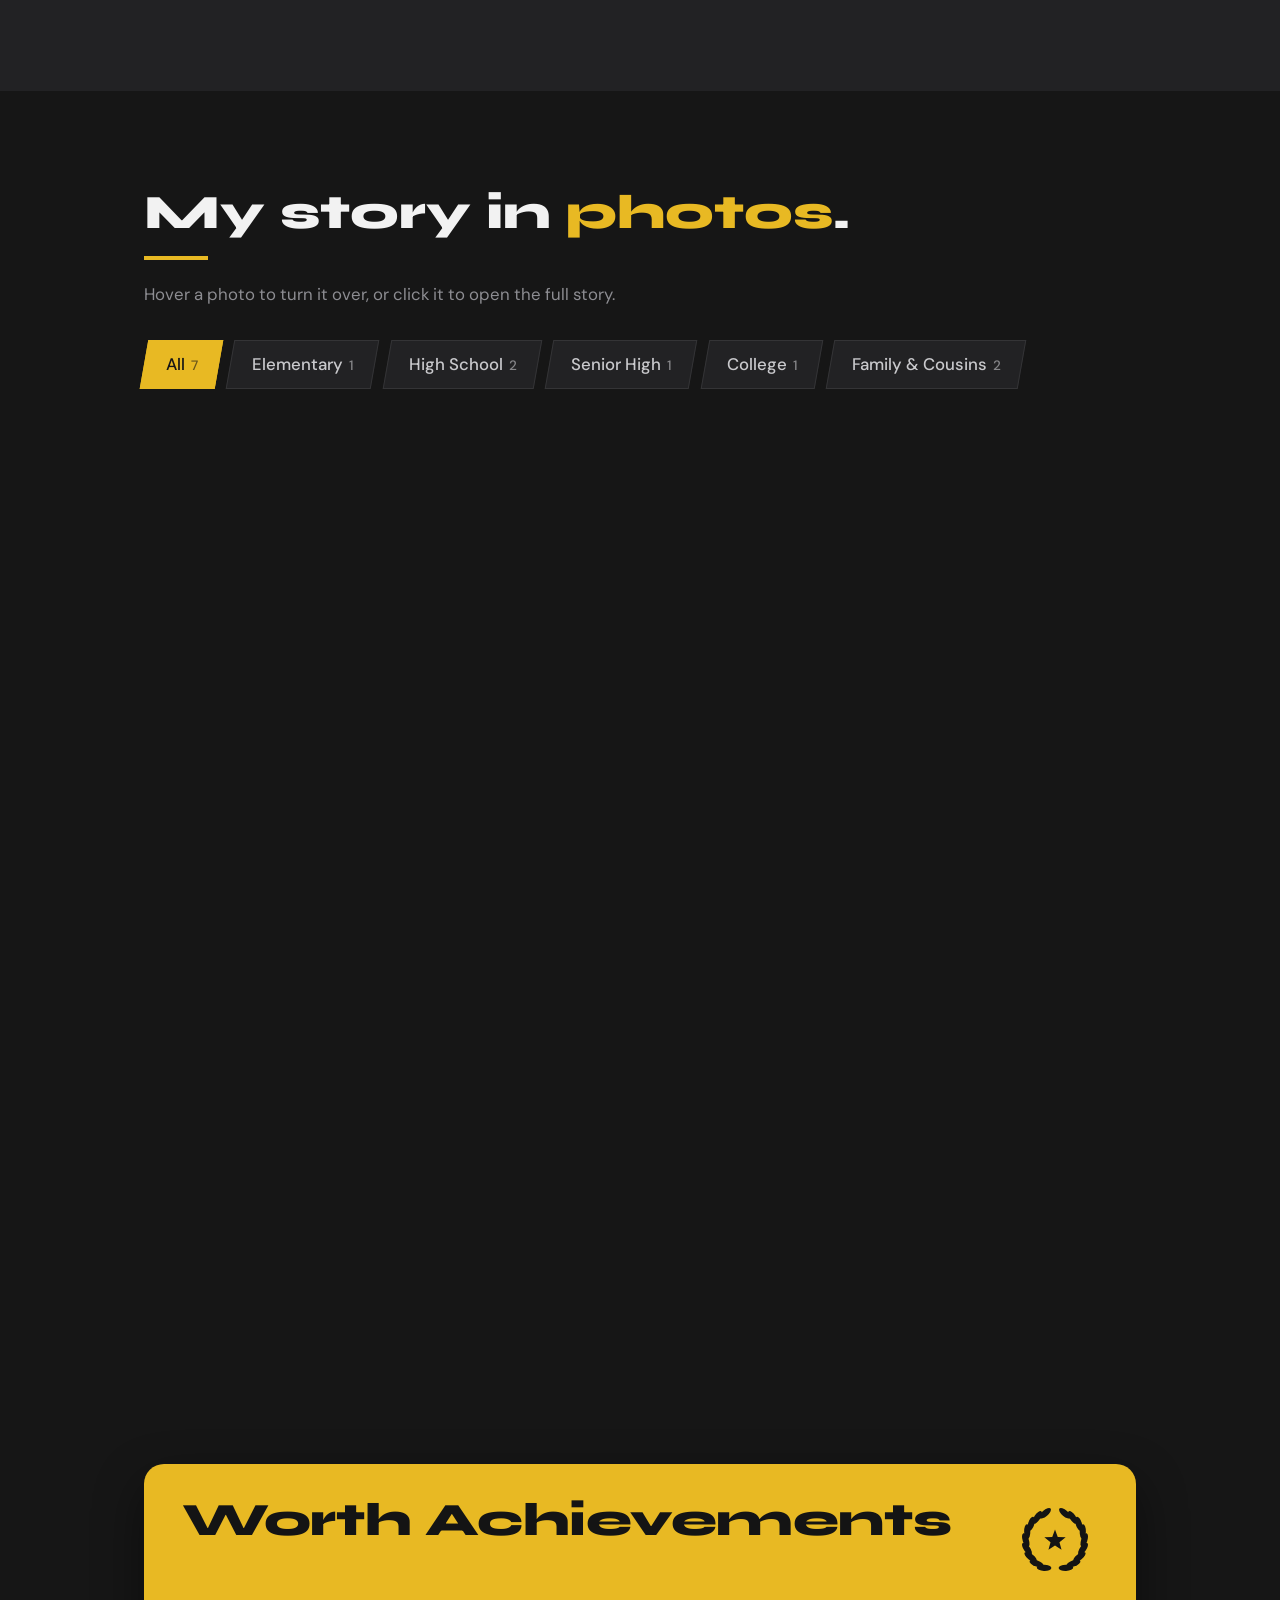
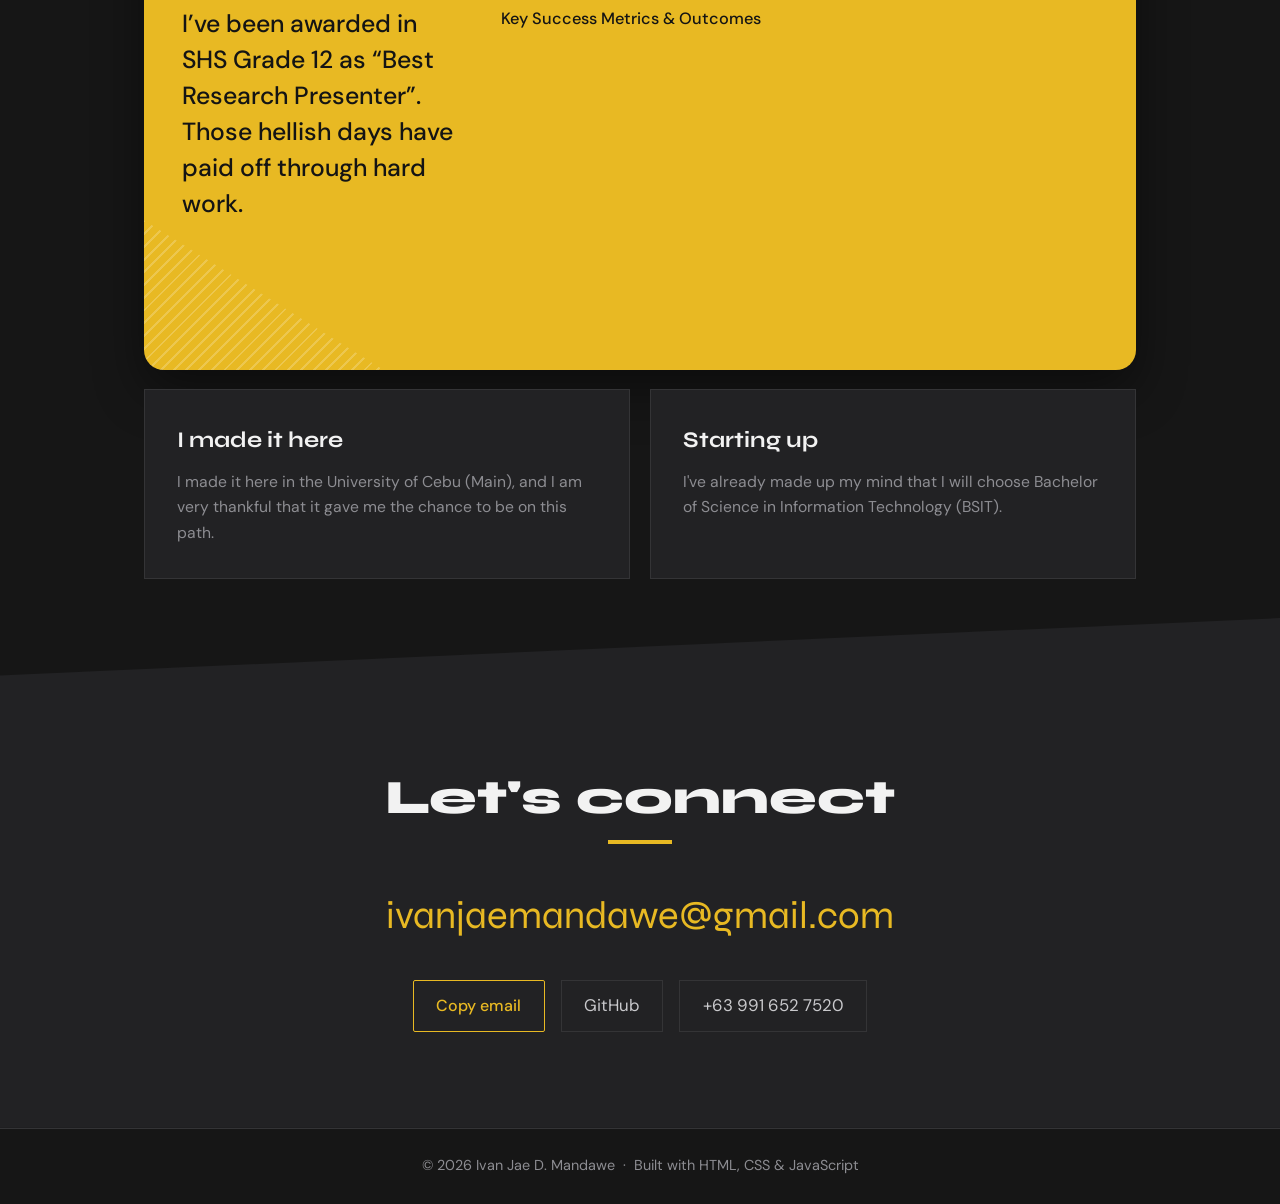
==== commit 7050905a: "added update" ====
--- a/index.html
+++ b/index.html
@@ -8,6 +8,7 @@
 <link rel="preconnect" href="https://fonts.gstatic.com" crossorigin>
 <link href="https://fonts.googleapis.com/css2?family=DM+Sans:wght@400;500;700&family=Syne:wght@600;800&display=swap" rel="stylesheet">
 <link rel="stylesheet" href="style.css">
+<link rel="icon" type="image/png" href="images/IJM Logo.png">
 </head>
 <body>
 <div id="bar"></div>
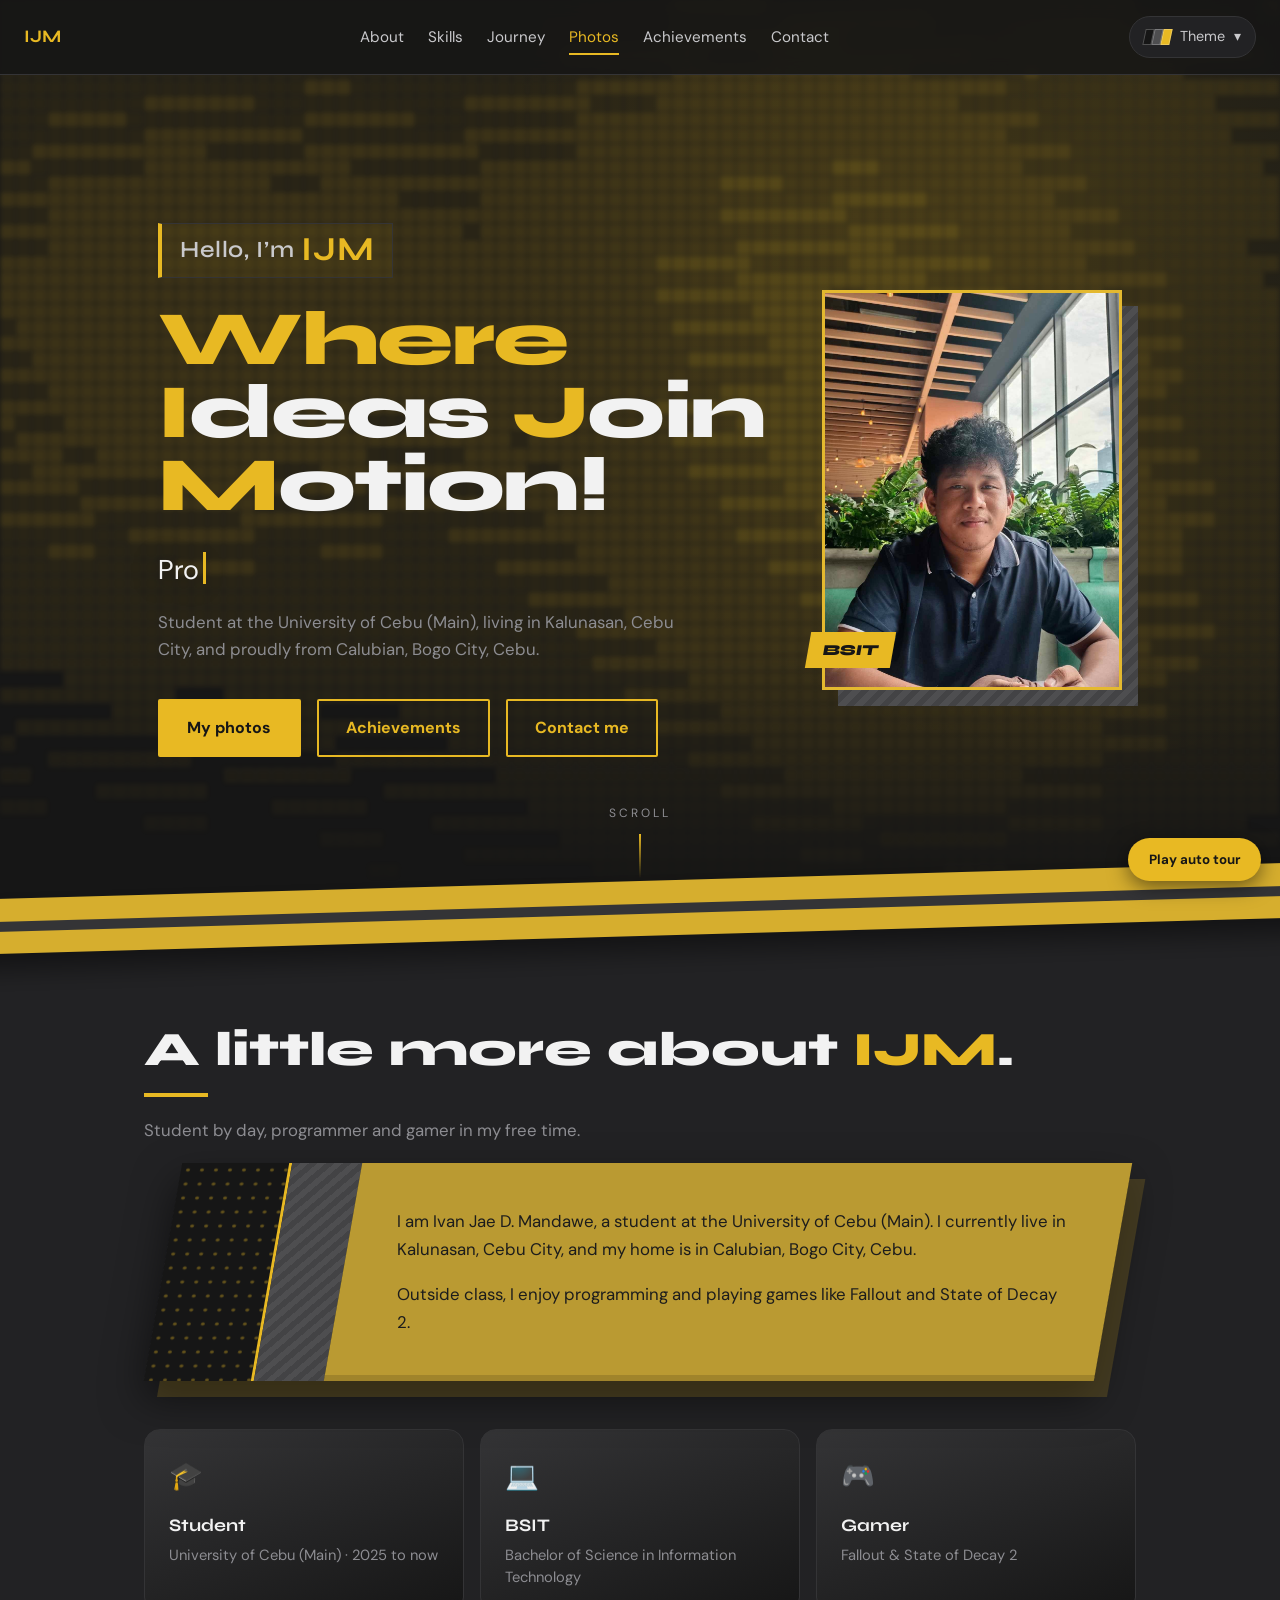
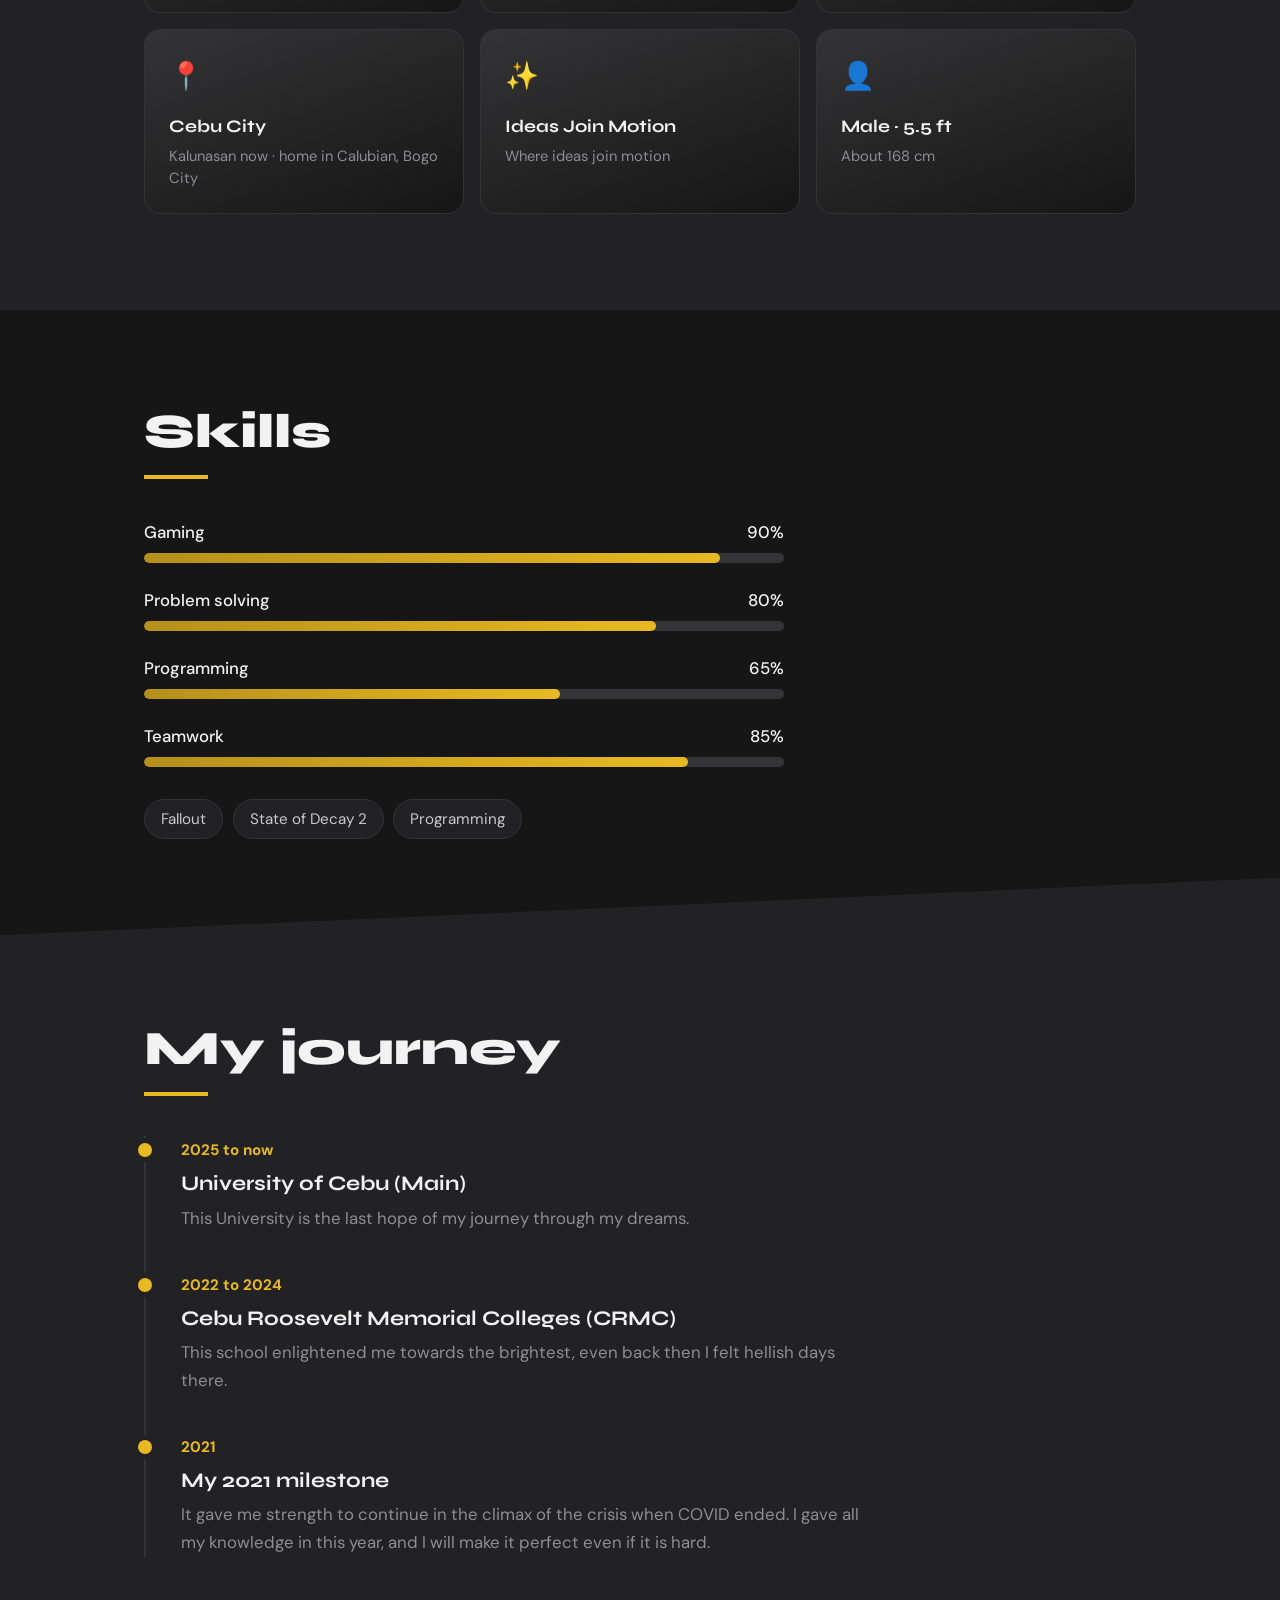
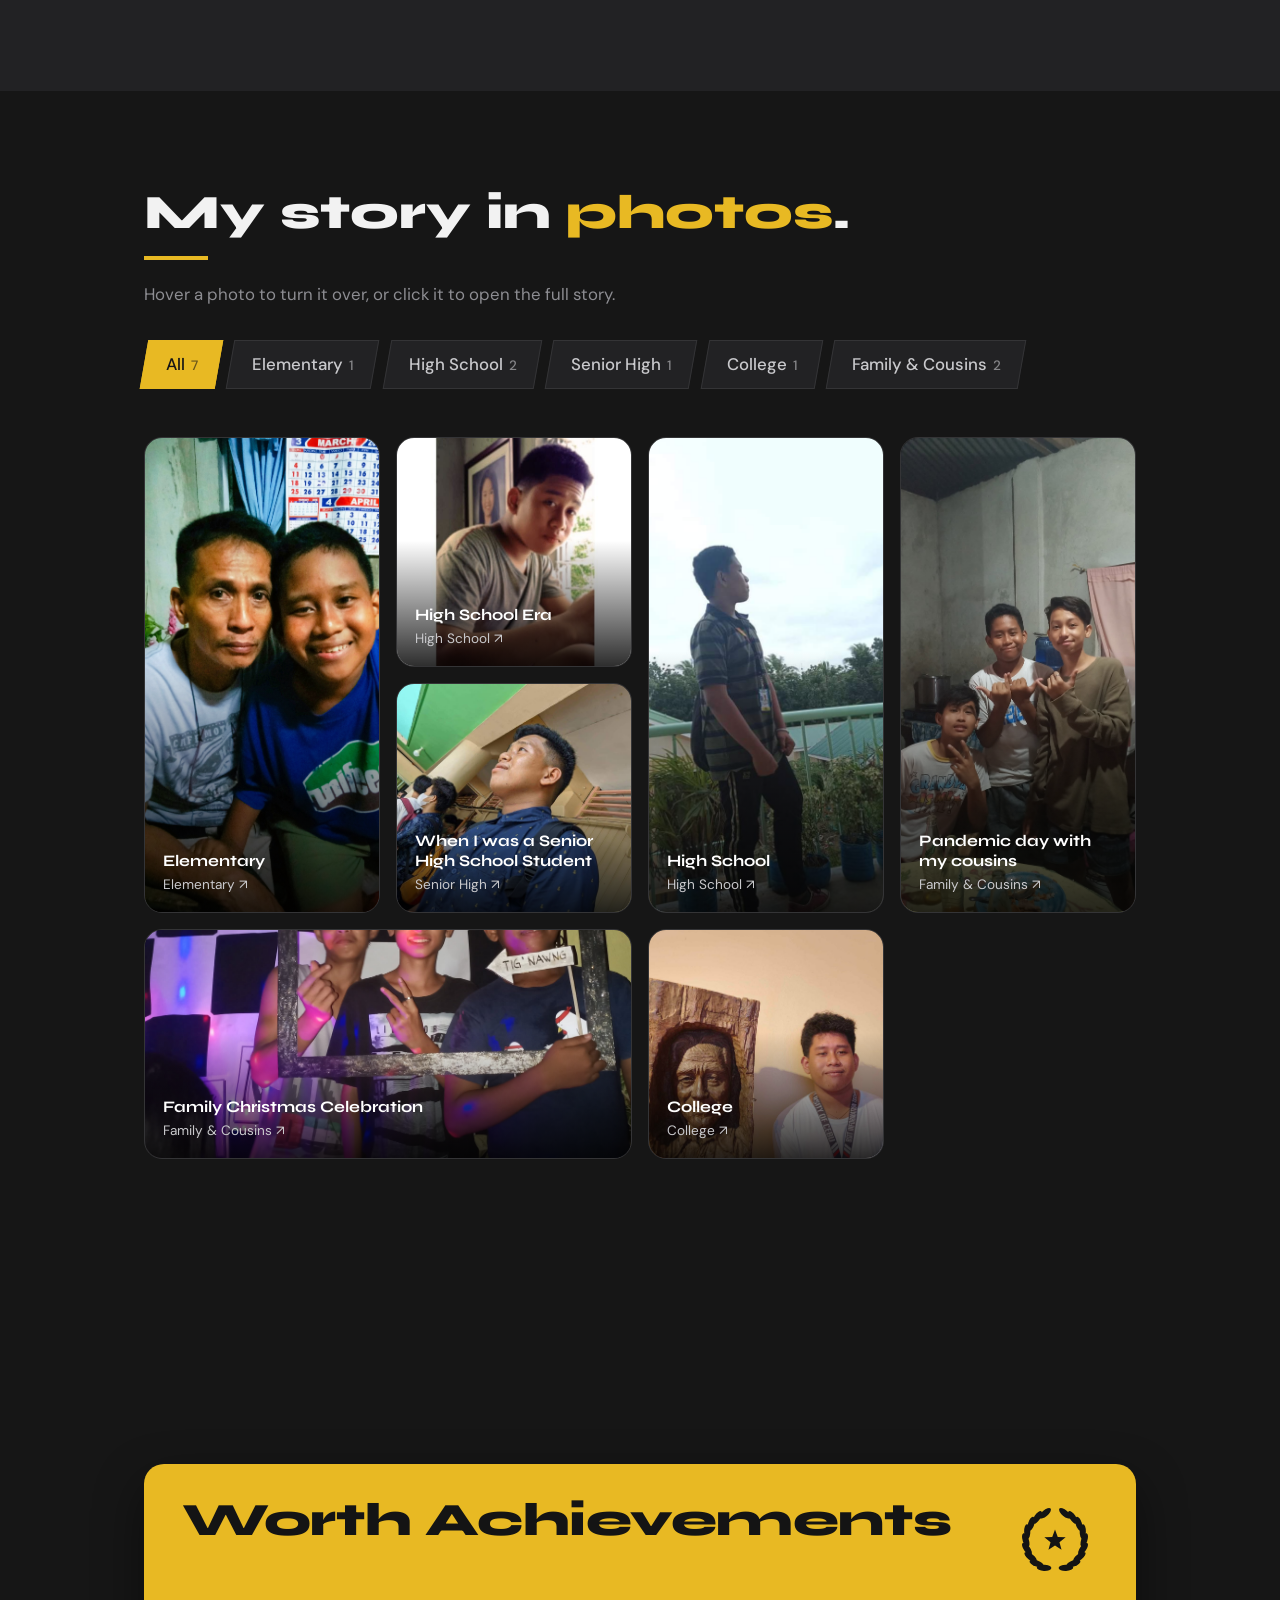
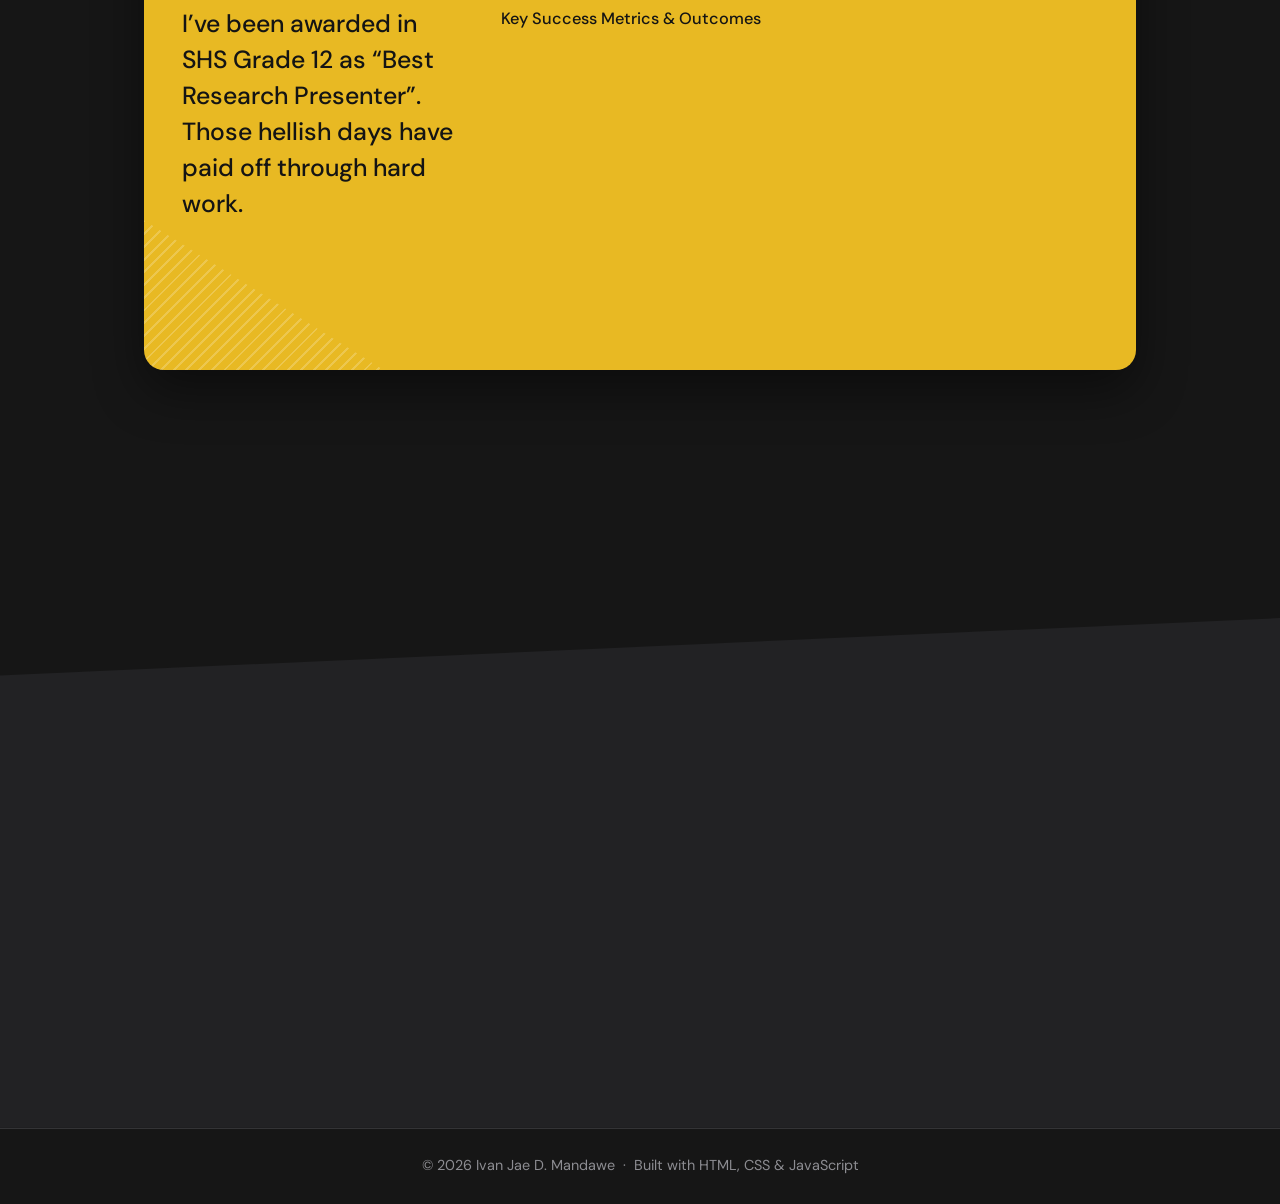
==== commit c85e7b79: "Update" ====
--- a/index.html
+++ b/index.html
@@ -8,7 +8,7 @@
 <link rel="preconnect" href="https://fonts.gstatic.com" crossorigin>
 <link href="https://fonts.googleapis.com/css2?family=DM+Sans:wght@400;500;700&family=Syne:wght@600;800&display=swap" rel="stylesheet">
 <link rel="stylesheet" href="style.css">
-<link rel="icon" type="image/png" href="images/IJM Logo.png">
+
 </head>
 <body>
 <div id="bar"></div>
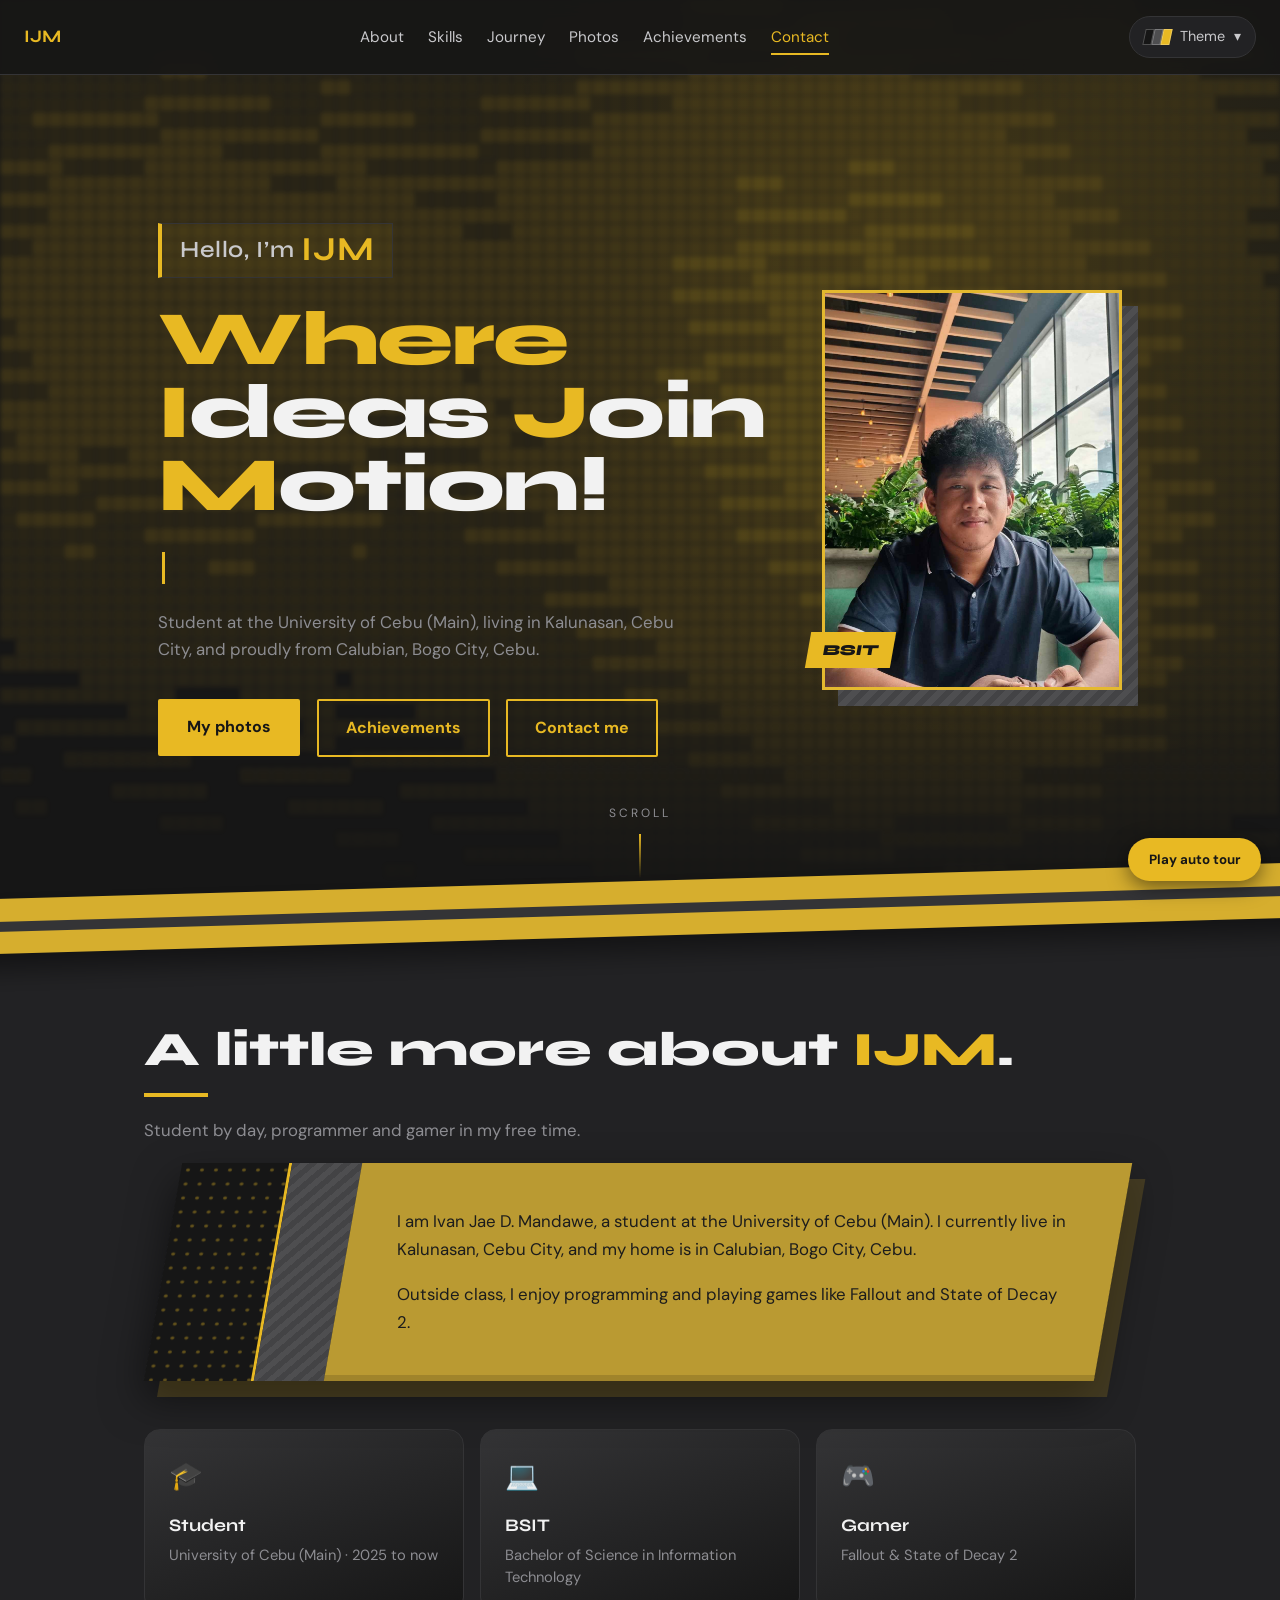
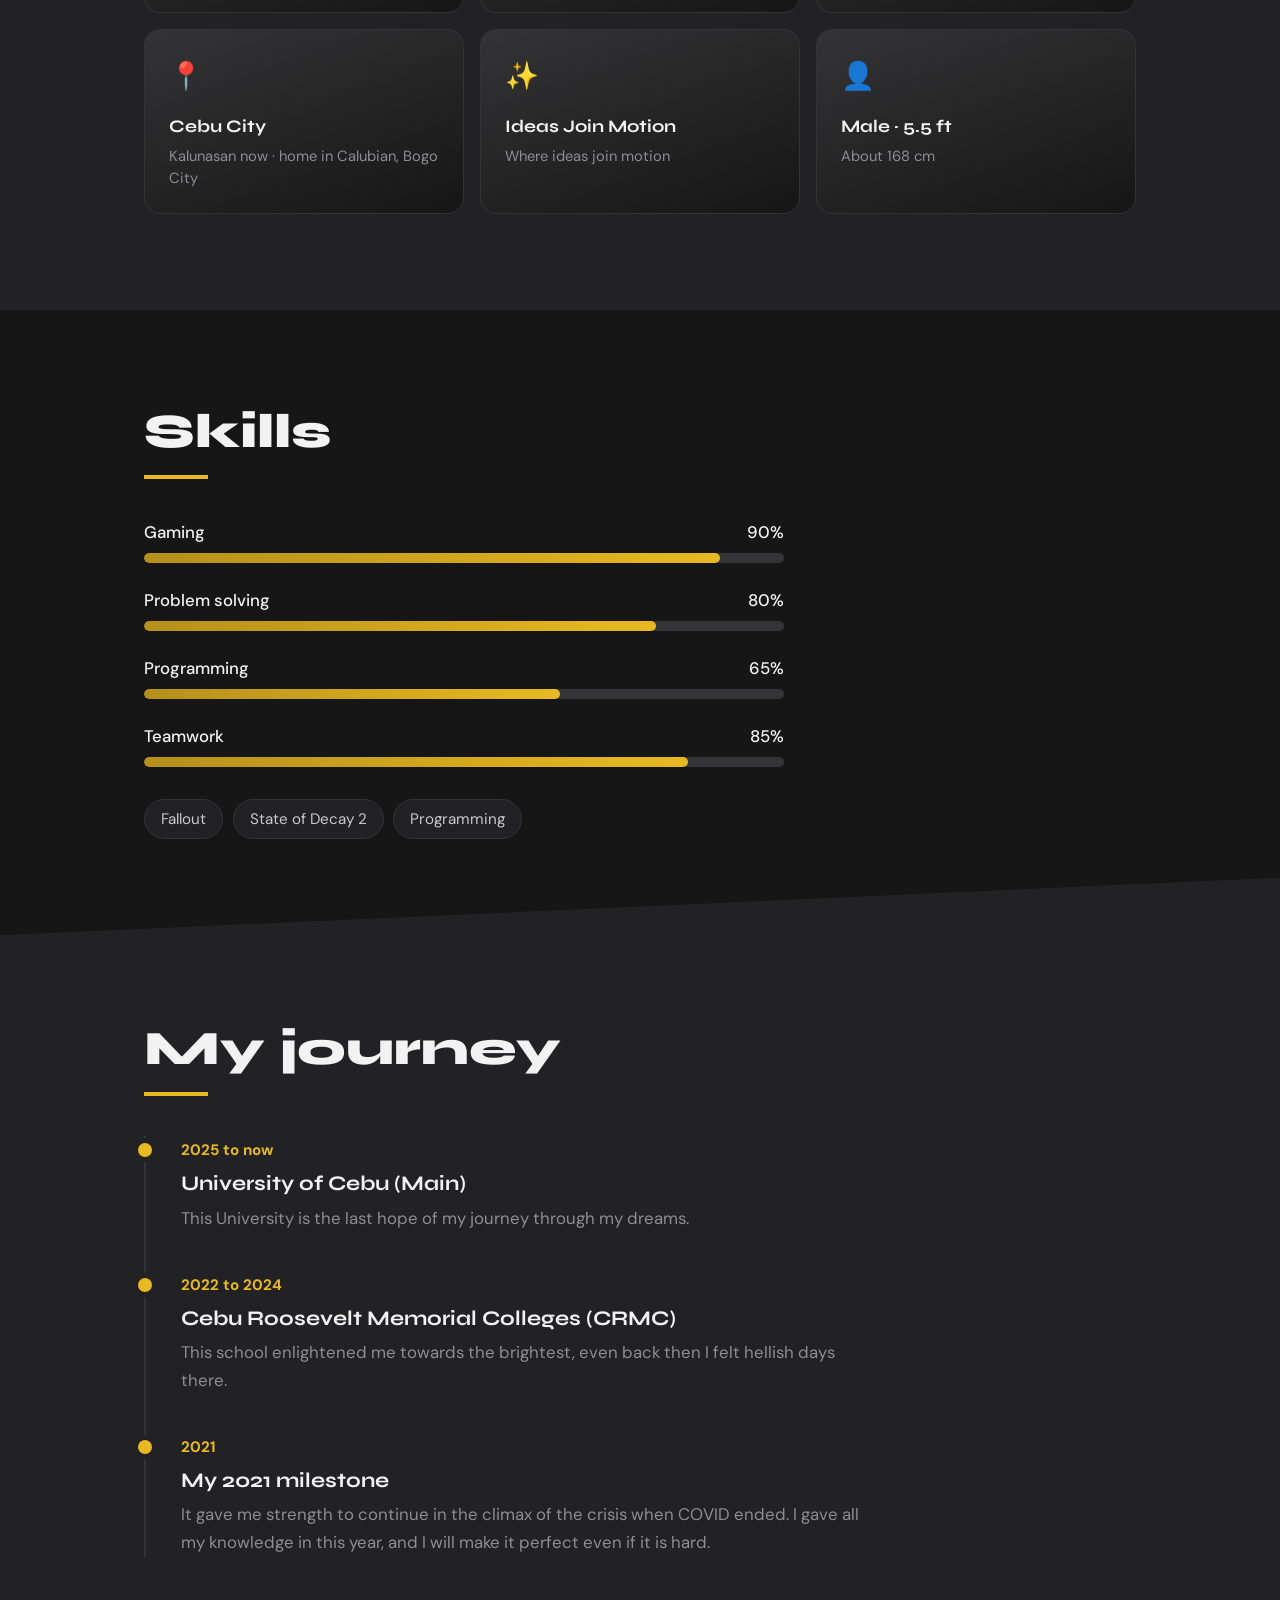
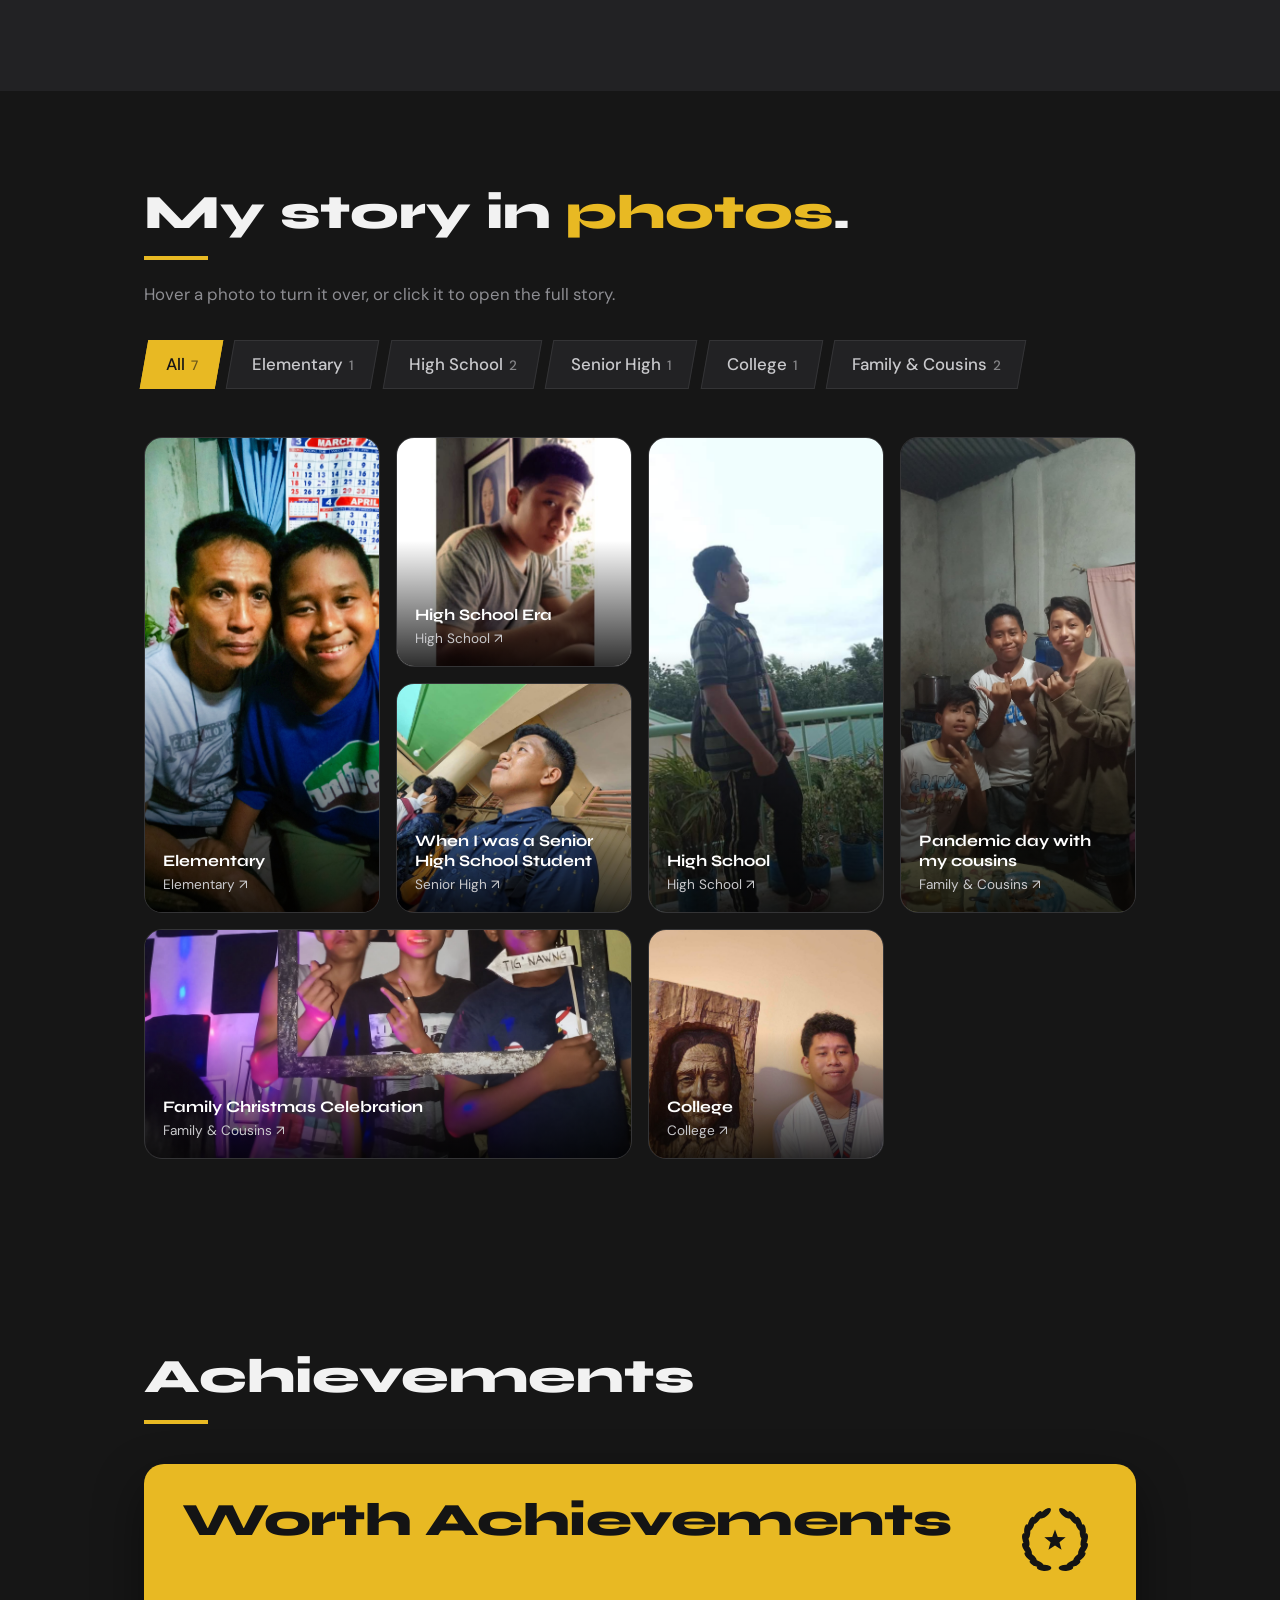
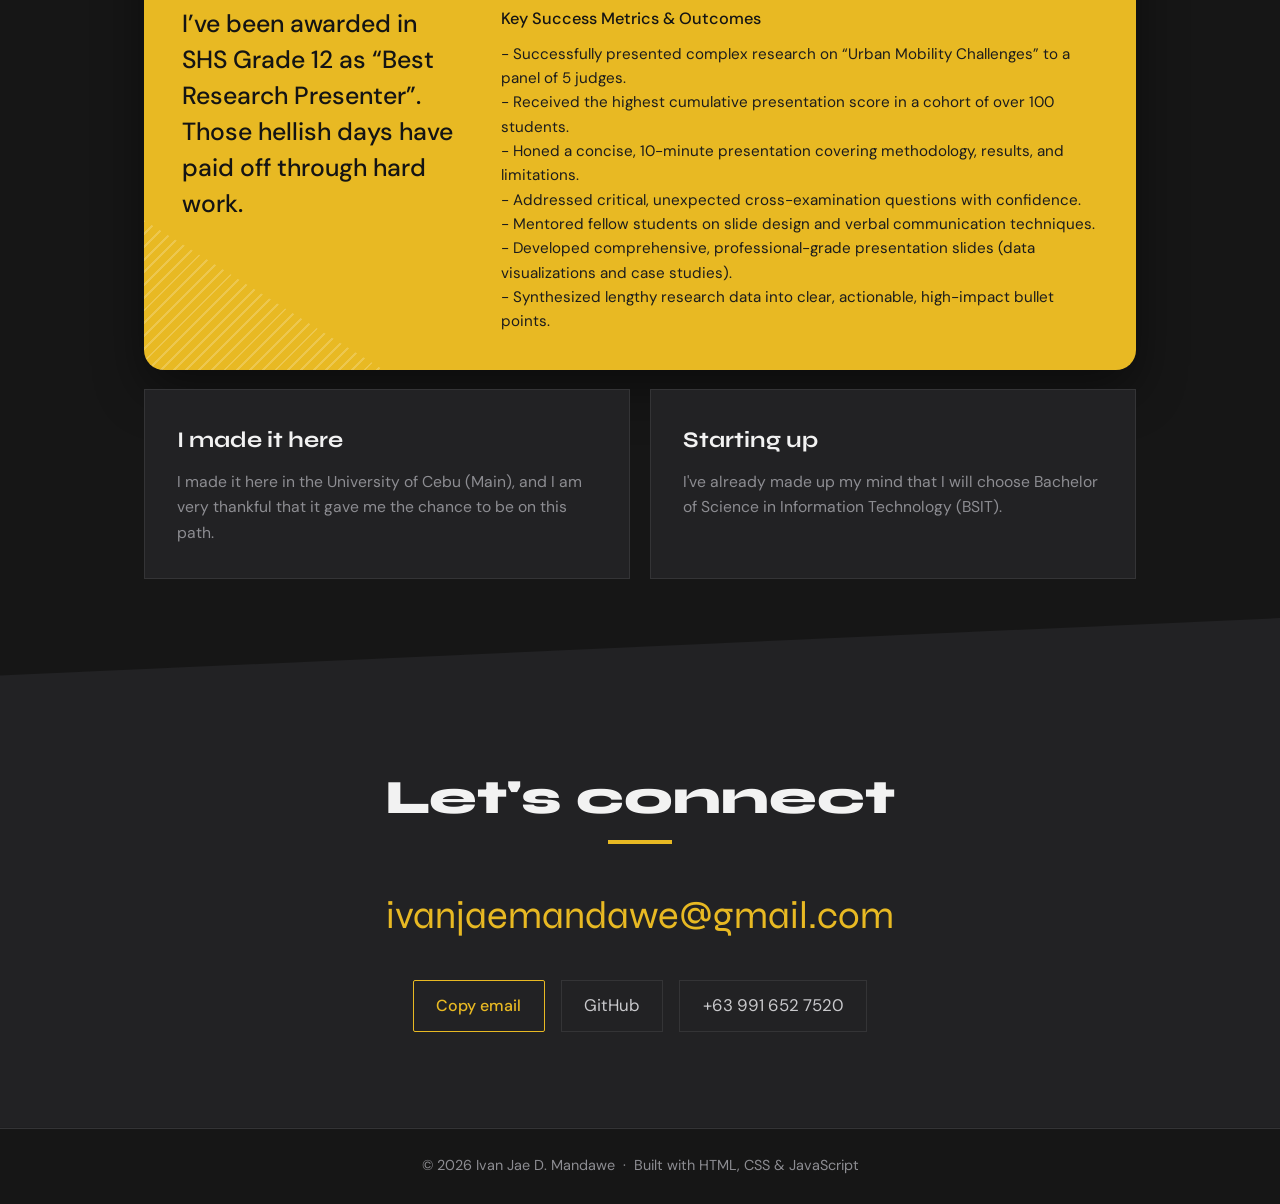
==== commit 12f19d95: "New Update" ====
--- a/index.html
+++ b/index.html
@@ -8,6 +8,7 @@
 <link rel="preconnect" href="https://fonts.gstatic.com" crossorigin>
 <link href="https://fonts.googleapis.com/css2?family=DM+Sans:wght@400;500;700&family=Syne:wght@600;800&display=swap" rel="stylesheet">
 <link rel="stylesheet" href="style.css">
+<link rel="icon" type="image/png" href="images/IJM Logo.png">
 
 </head>
 <body>
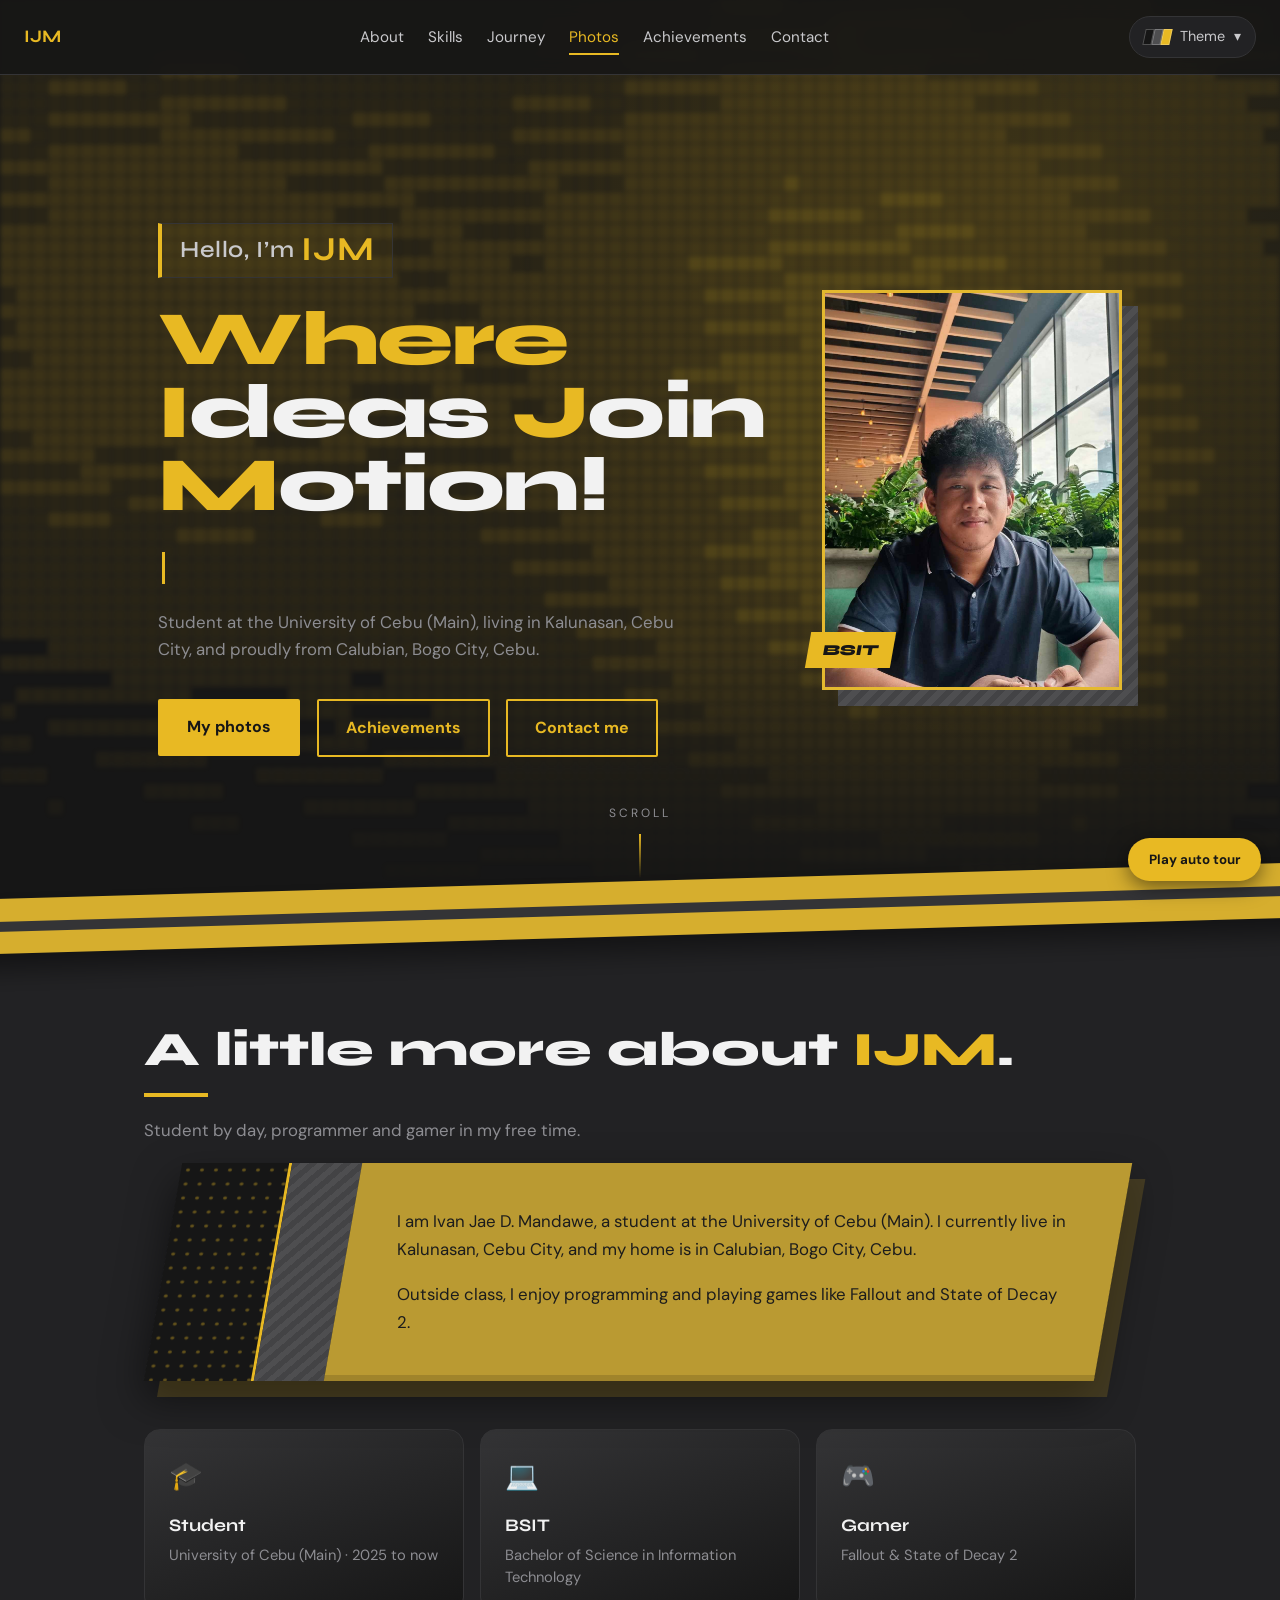
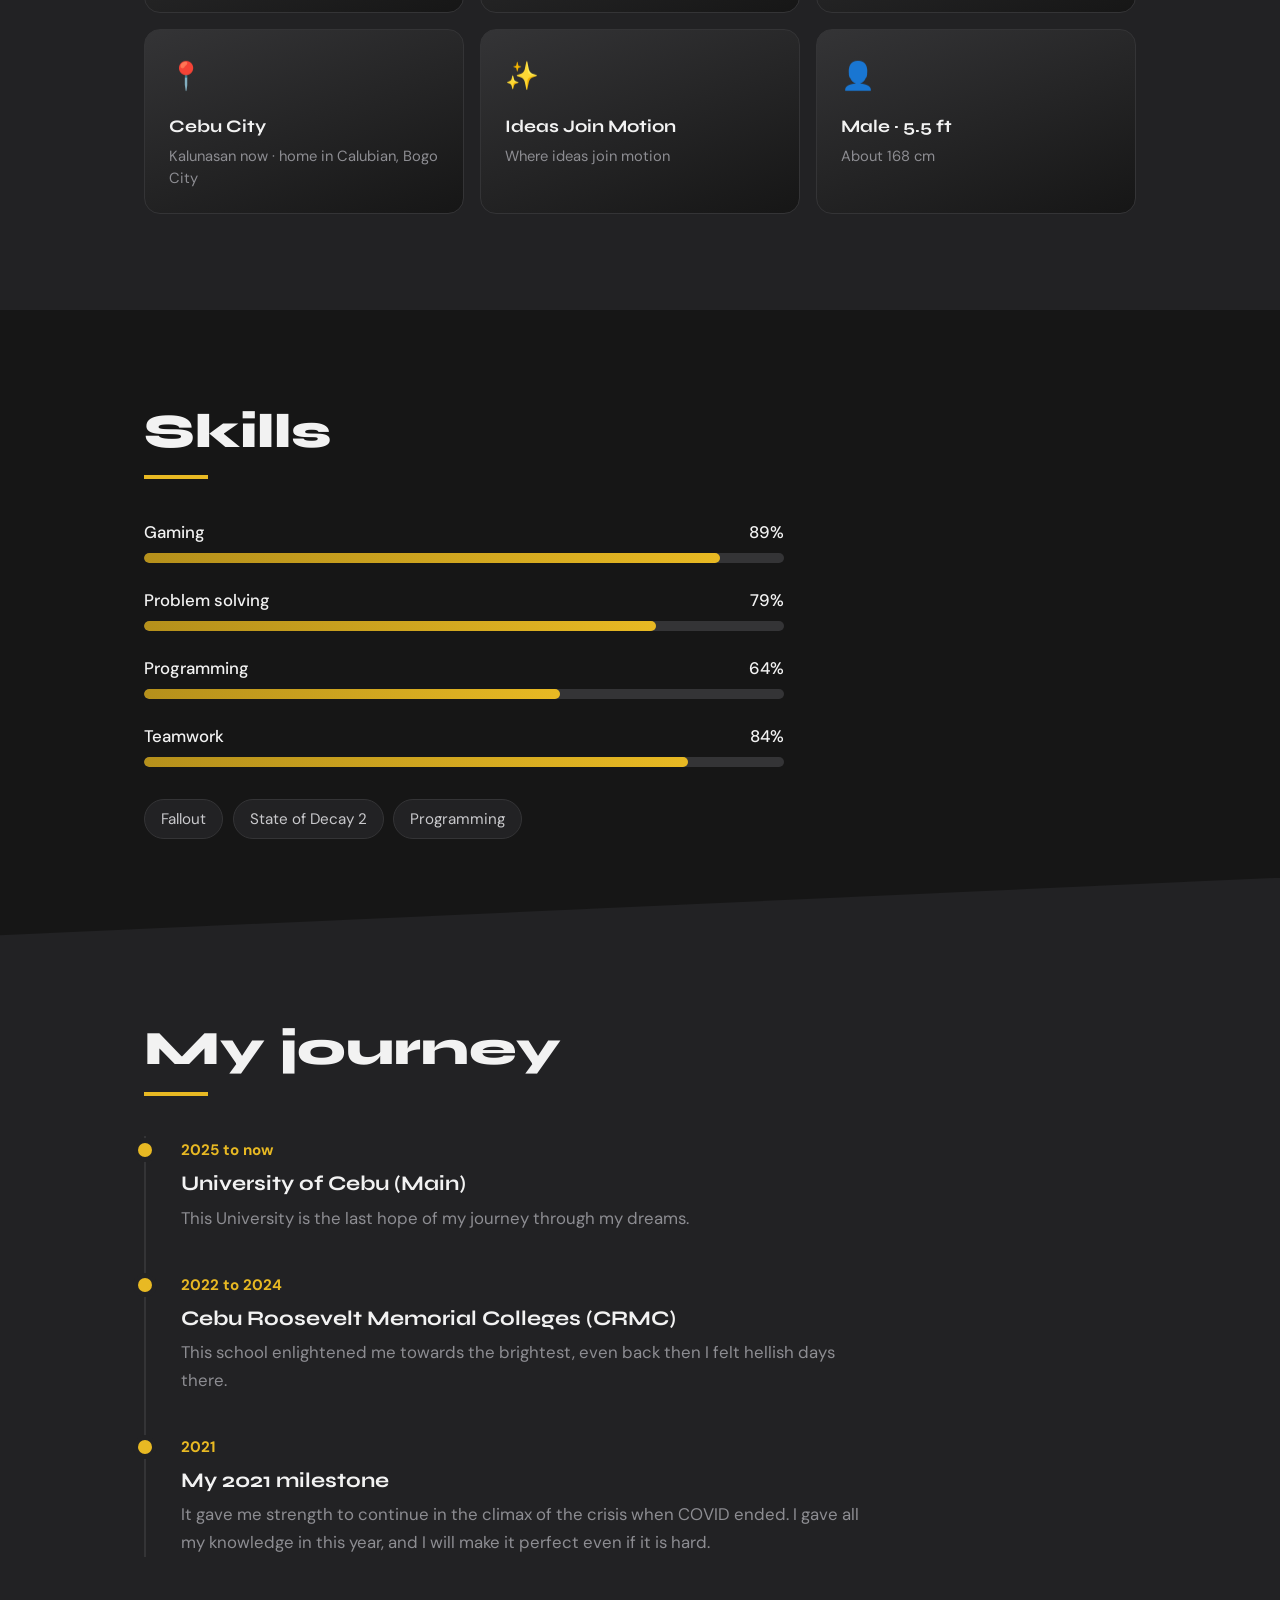
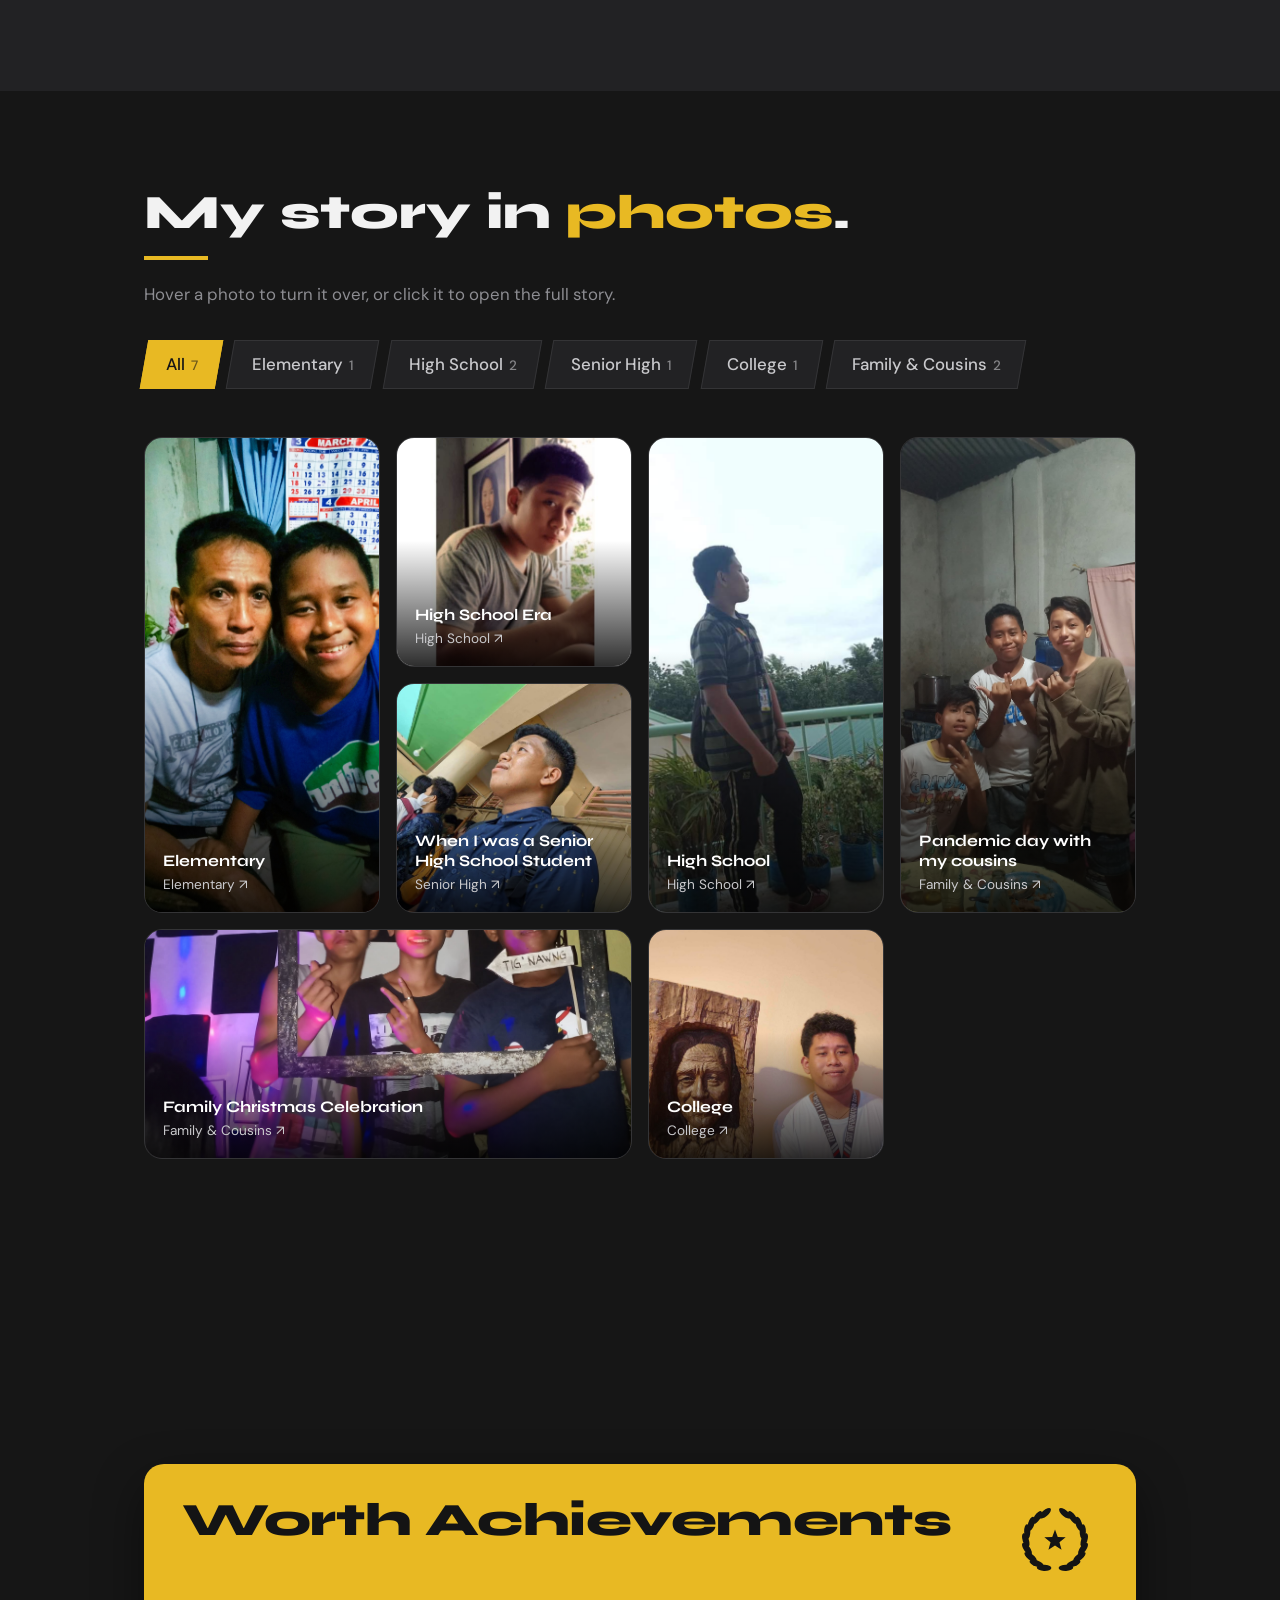
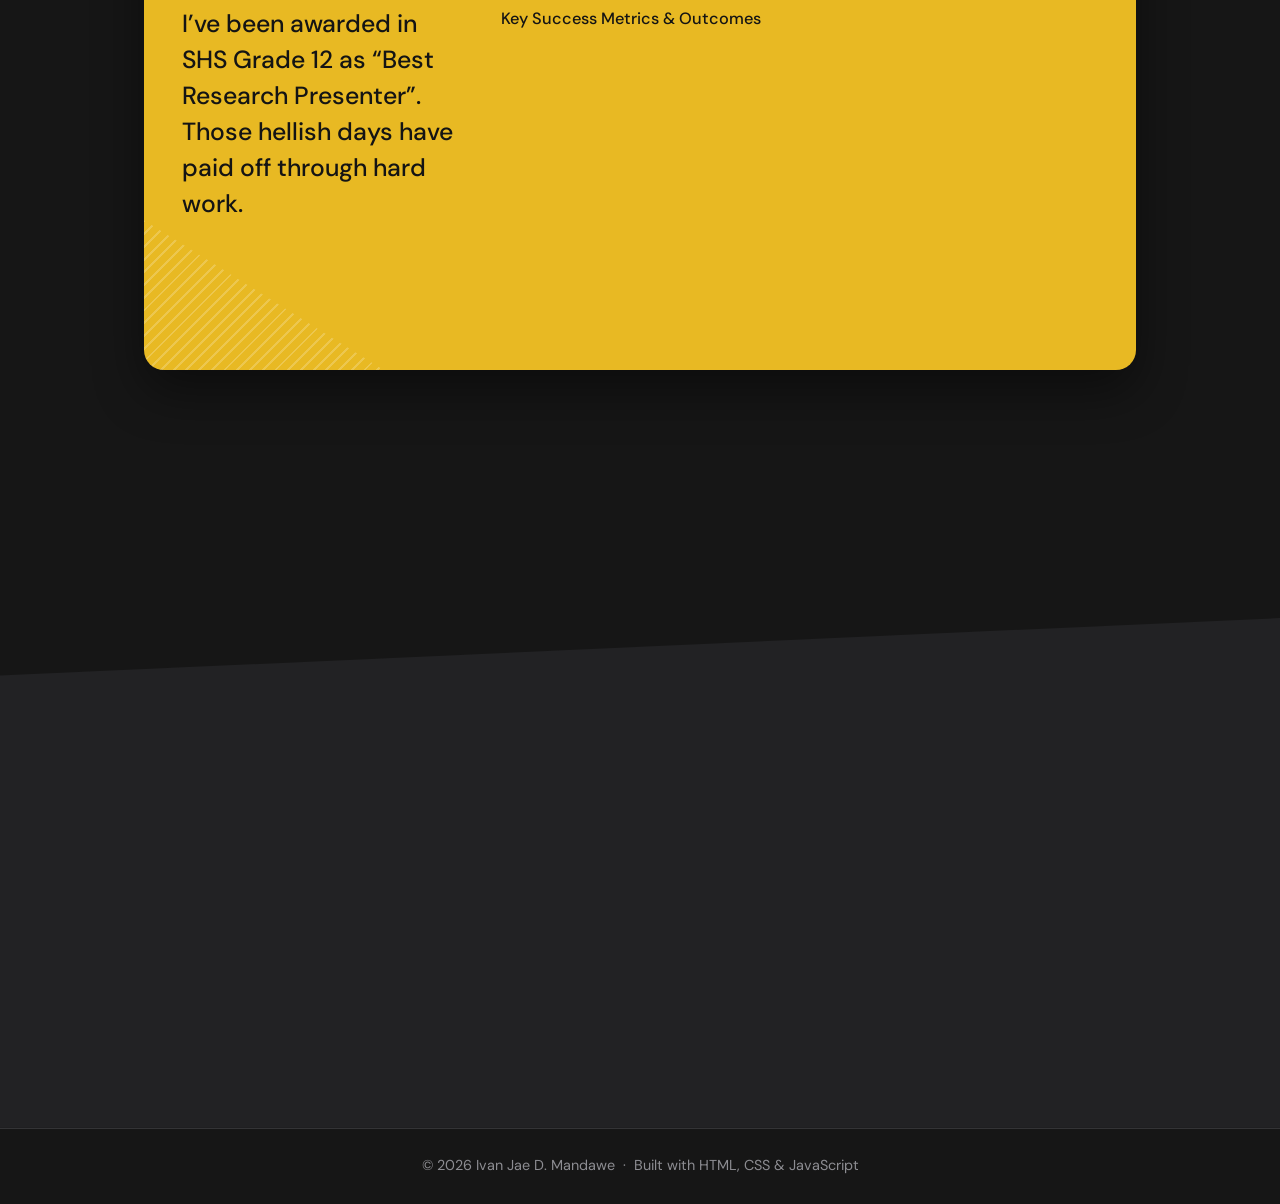
==== commit d89509fa: "update title" ====
--- a/index.html
+++ b/index.html
@@ -3,7 +3,7 @@
 <head>
 <meta charset="UTF-8">
 <meta name="viewport" content="width=device-width, initial-scale=1">
-<title>Ivan Jae D. Mandawe | Personal Profile</title>
+<title>IJM - Ideas Join Motion</title>
 <link rel="preconnect" href="https://fonts.googleapis.com">
 <link rel="preconnect" href="https://fonts.gstatic.com" crossorigin>
 <link href="https://fonts.googleapis.com/css2?family=DM+Sans:wght@400;500;700&family=Syne:wght@600;800&display=swap" rel="stylesheet">
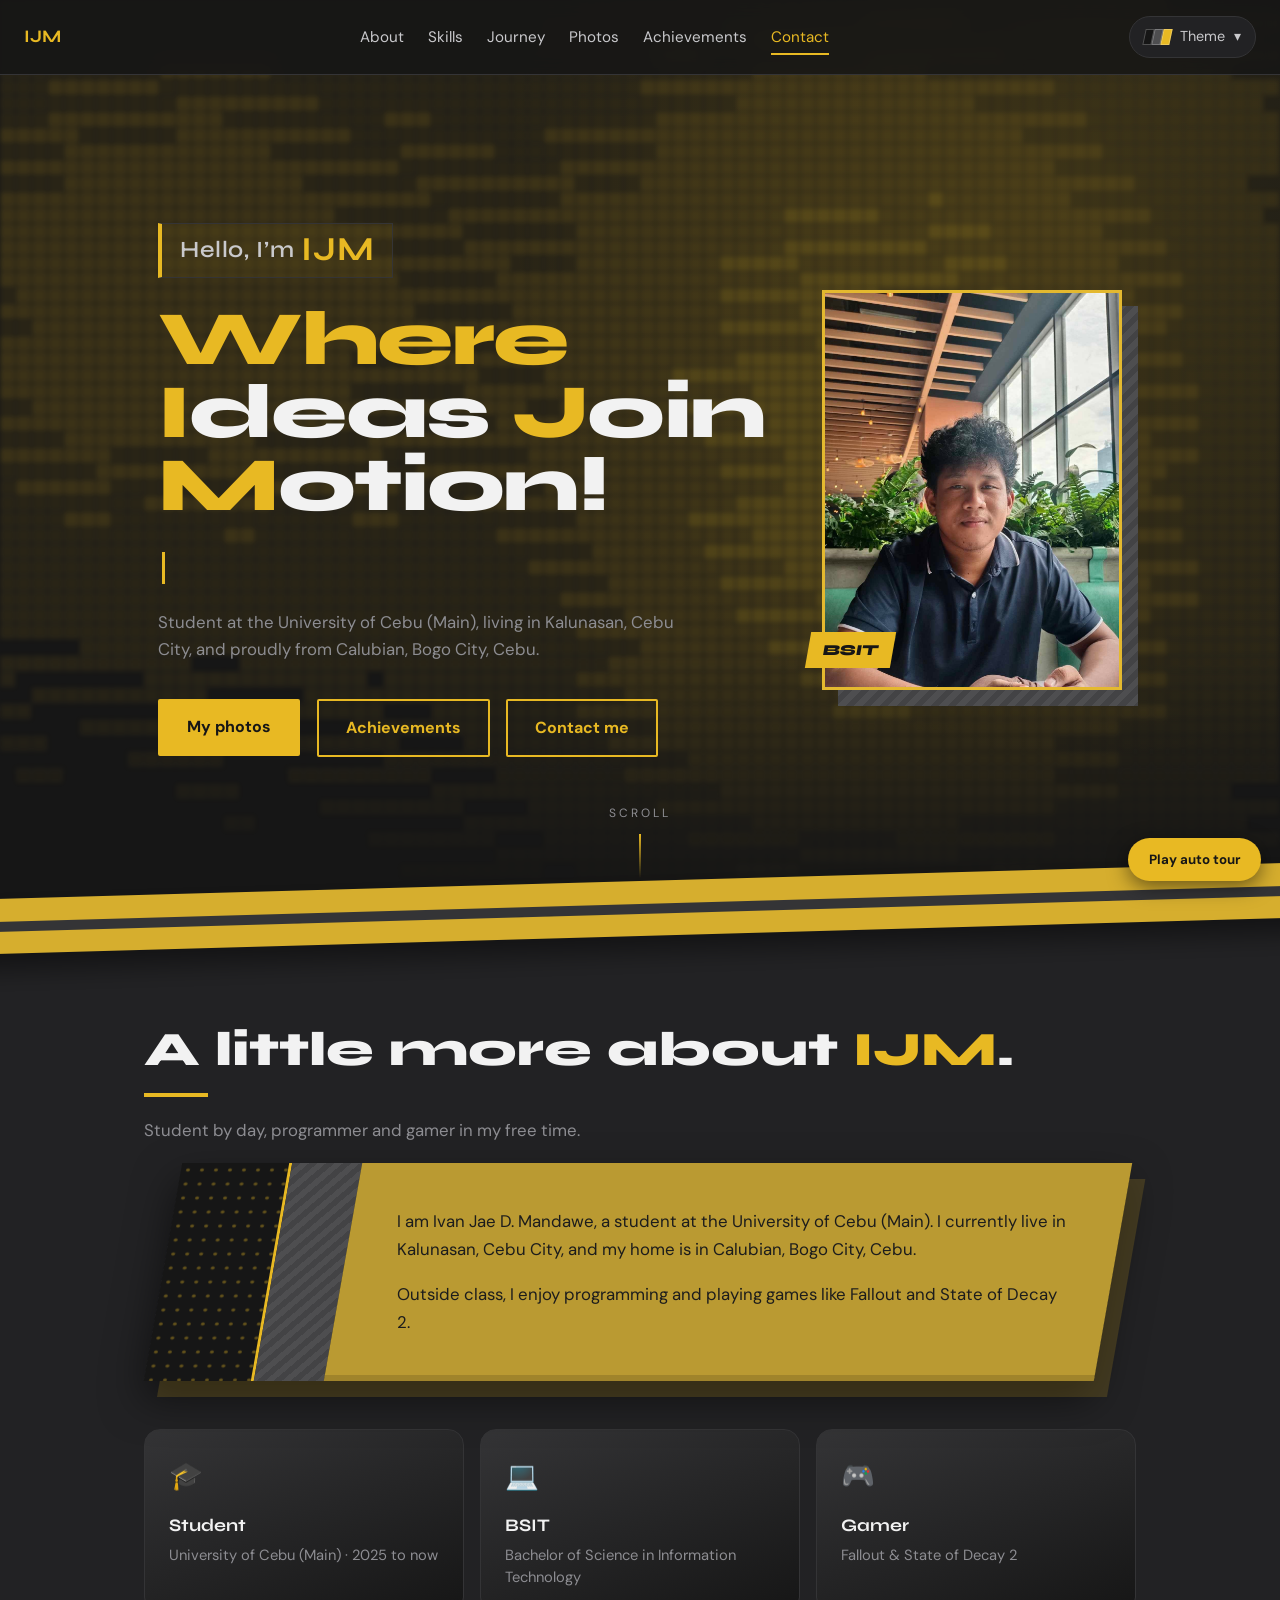
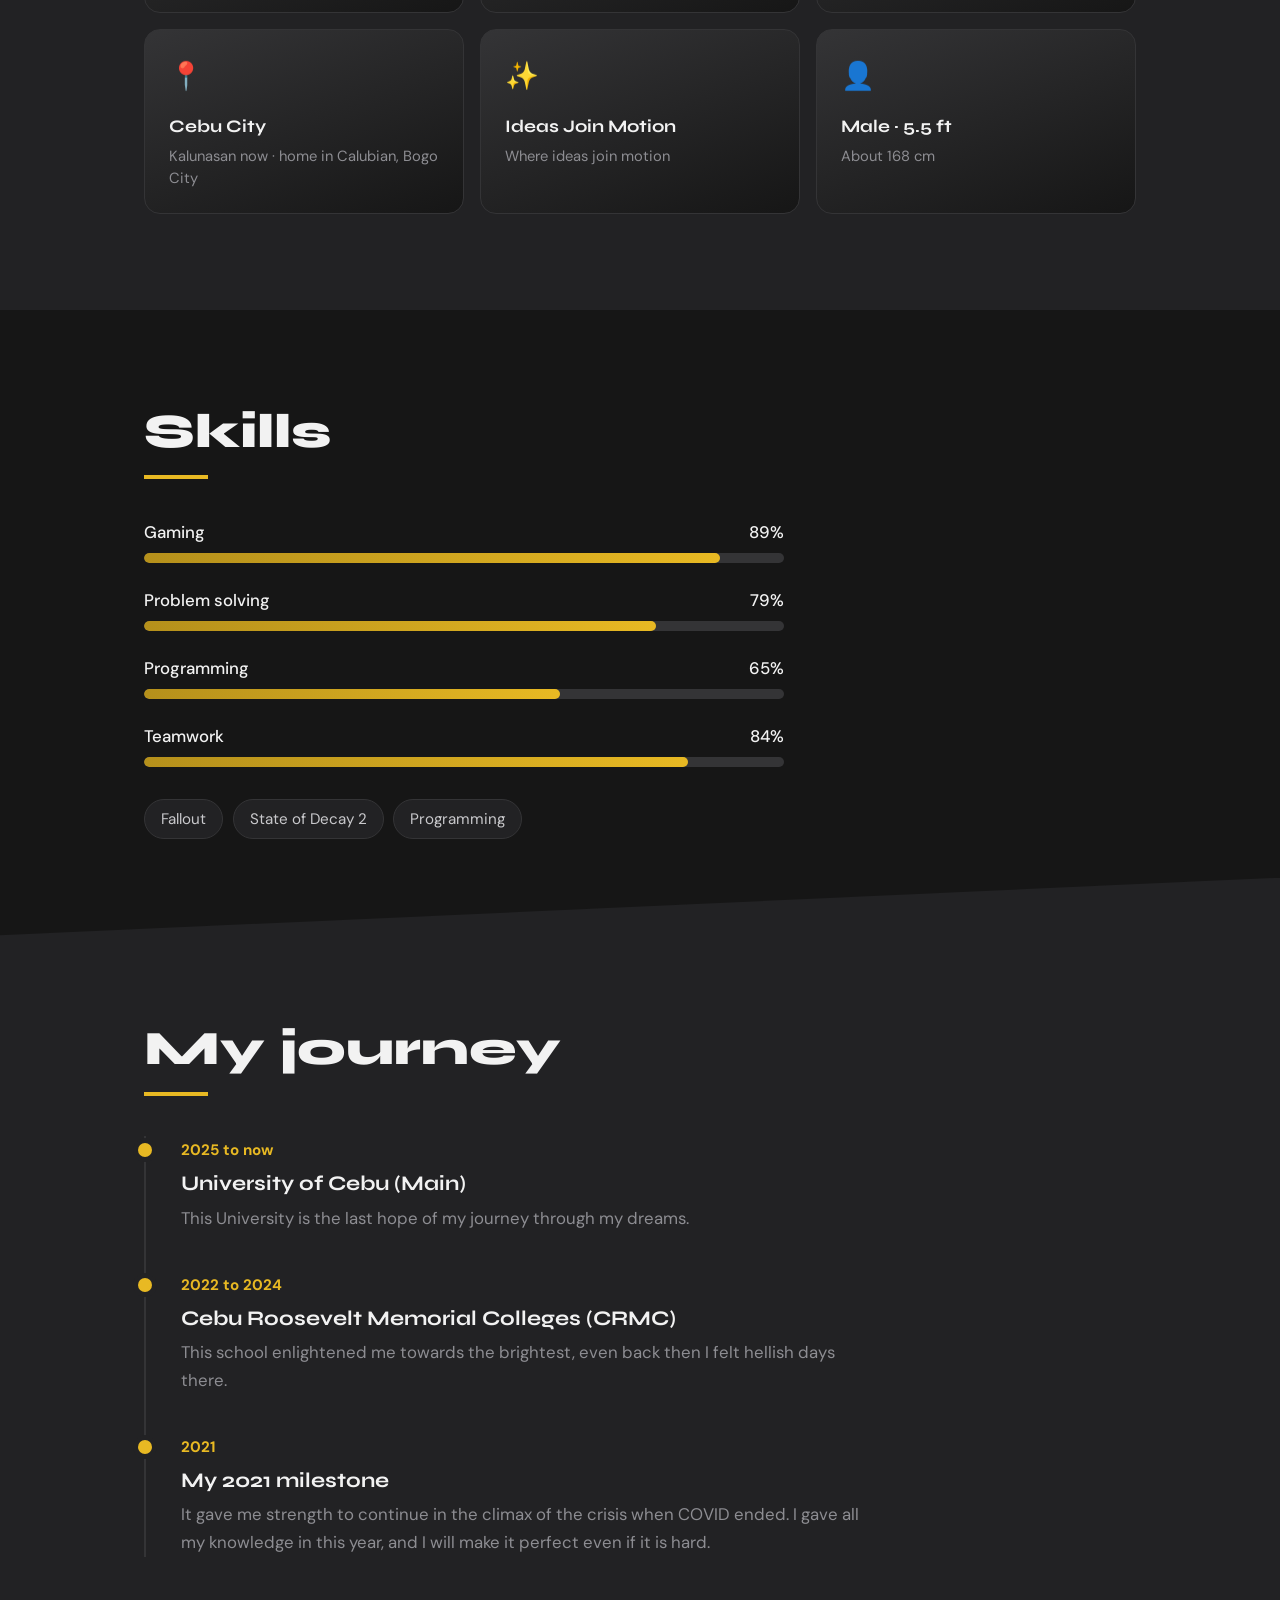
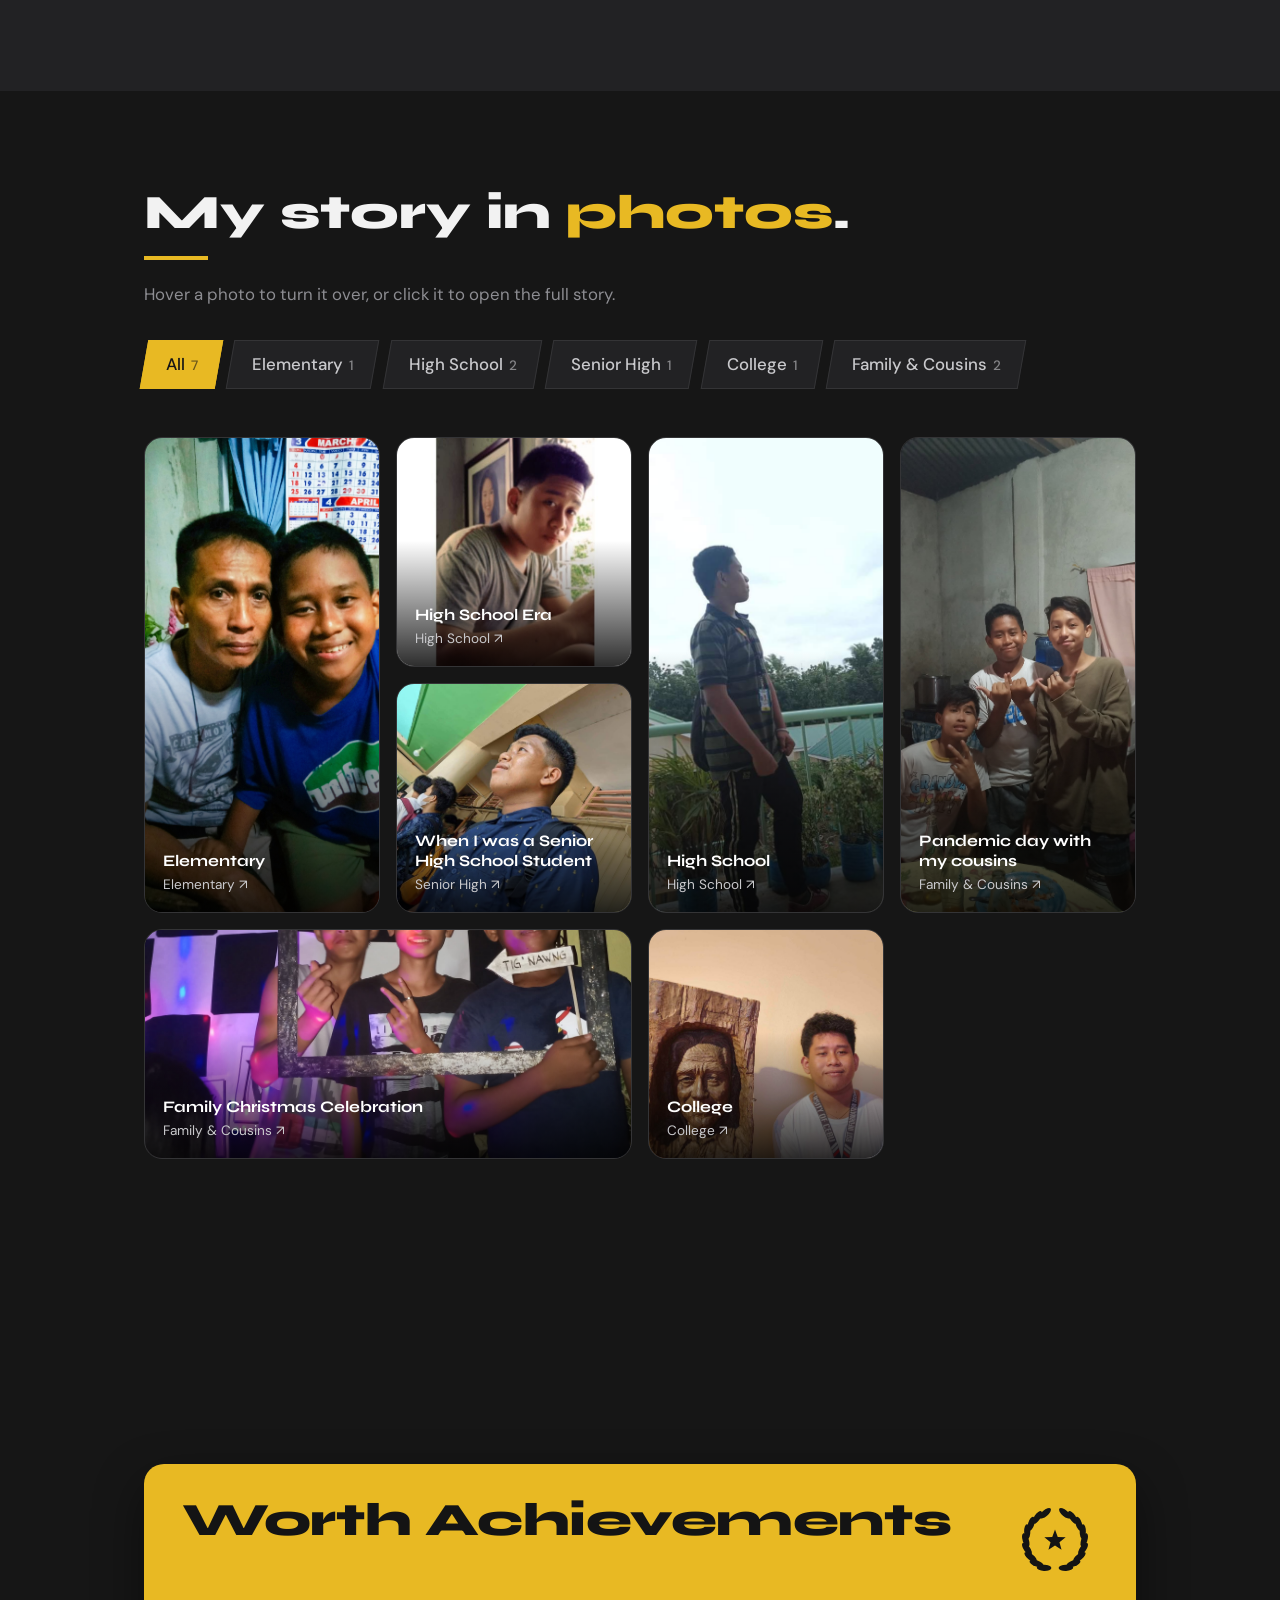
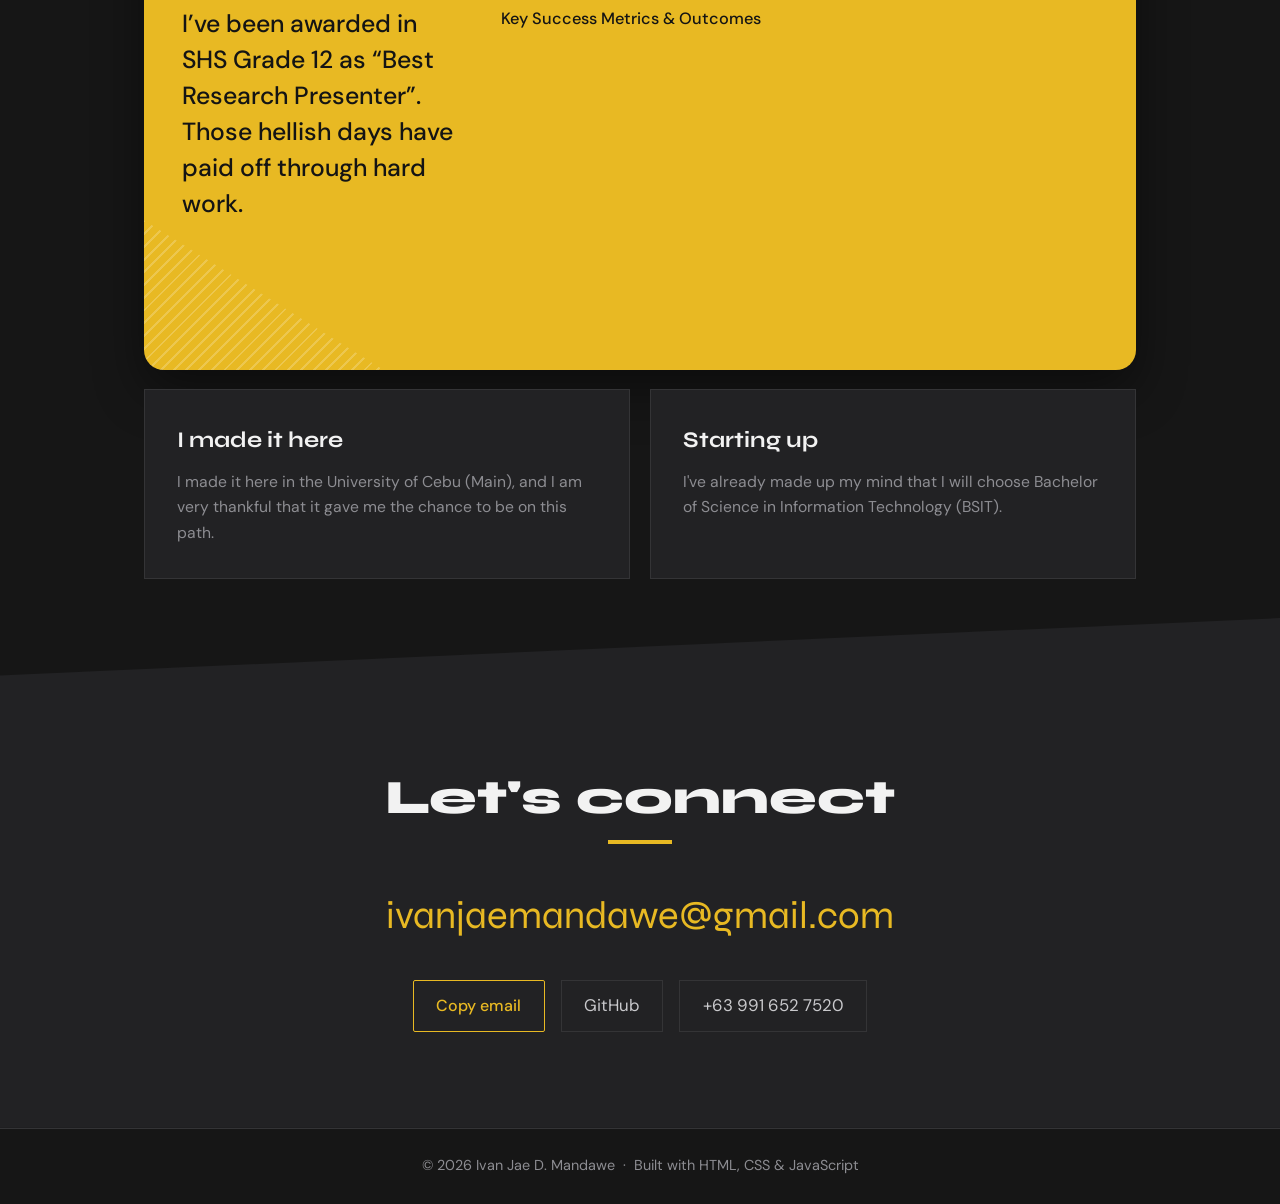
==== commit d5e9c205: "Update" ====
--- a/index.html
+++ b/index.html
@@ -7,6 +7,7 @@
 <link rel="preconnect" href="https://fonts.googleapis.com">
 <link rel="preconnect" href="https://fonts.gstatic.com" crossorigin>
 <link href="https://fonts.googleapis.com/css2?family=DM+Sans:wght@400;500;700&family=Syne:wght@600;800&display=swap" rel="stylesheet">
+<meta name="Ideas Join Motion" content="A web-based platform for our HCI project.">
 <link rel="stylesheet" href="style.css">
 <link rel="icon" type="image/png" href="images/IJM Logo.png">
 
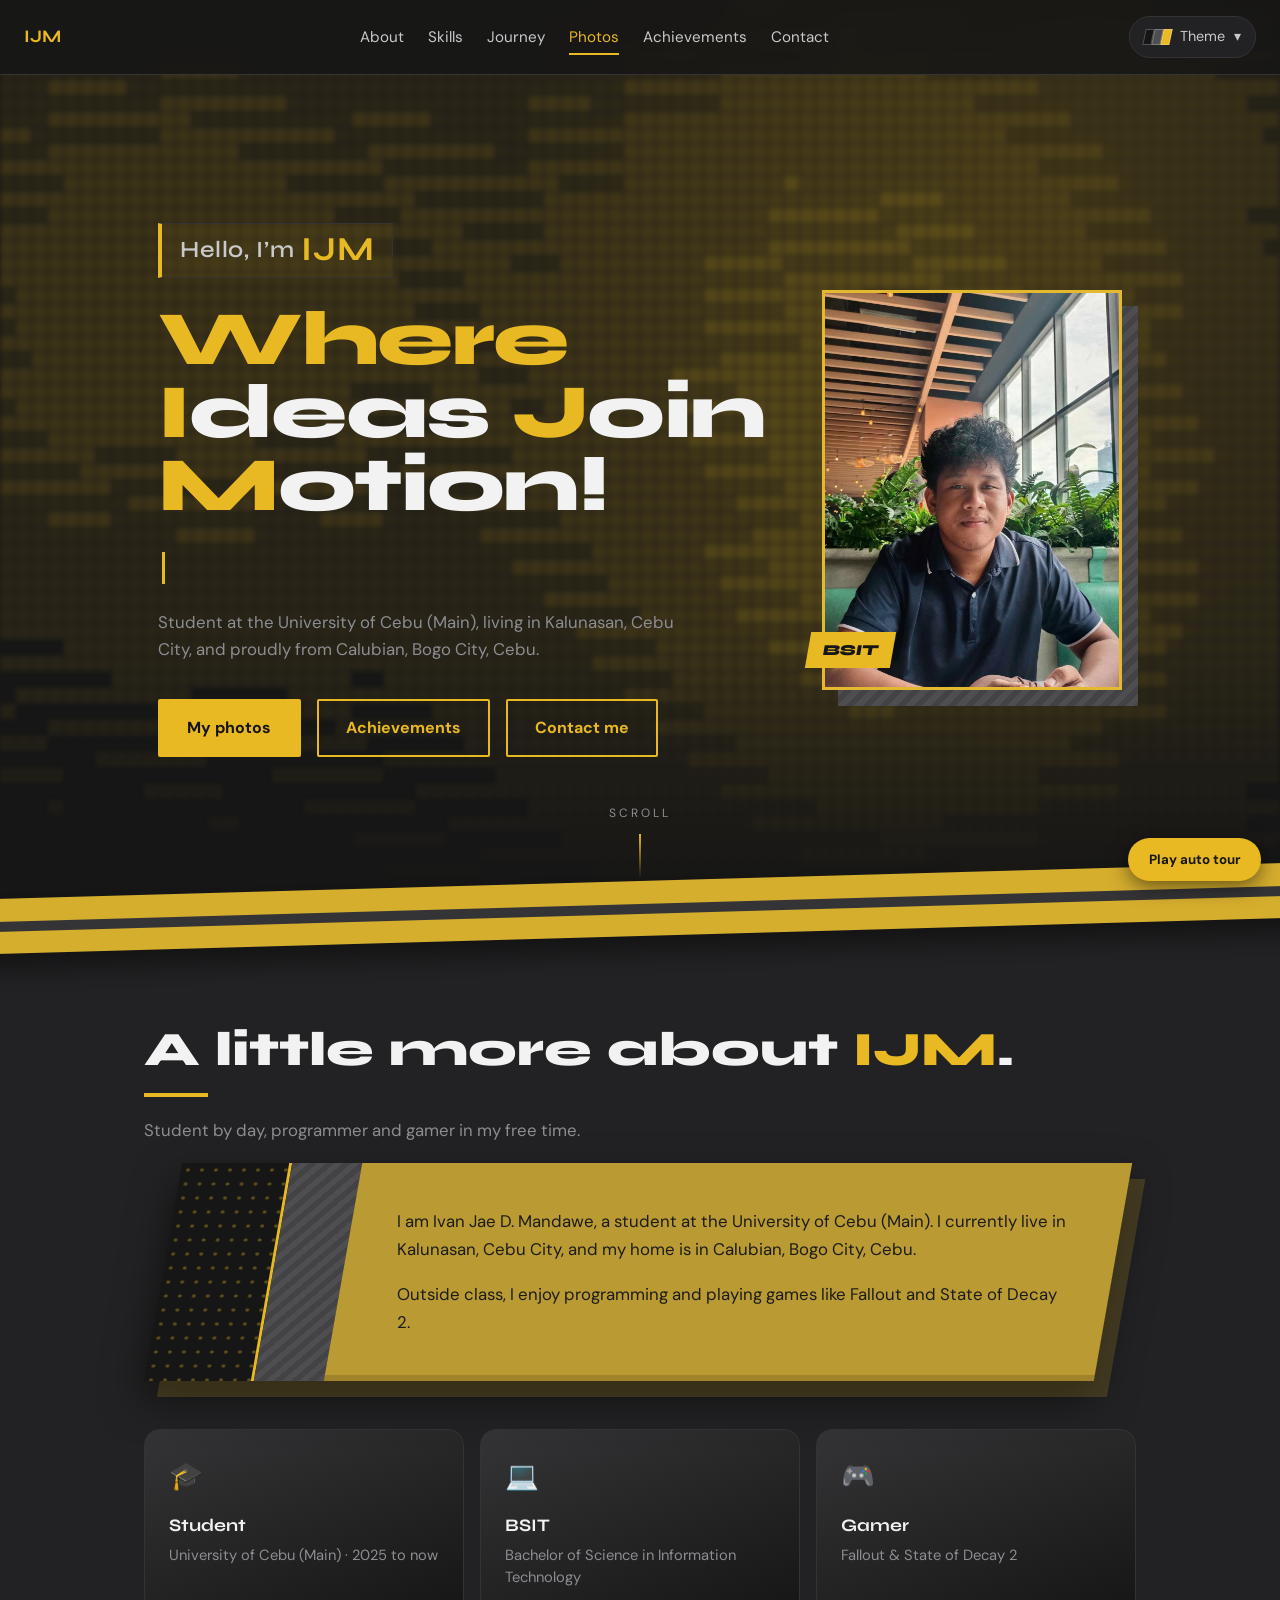
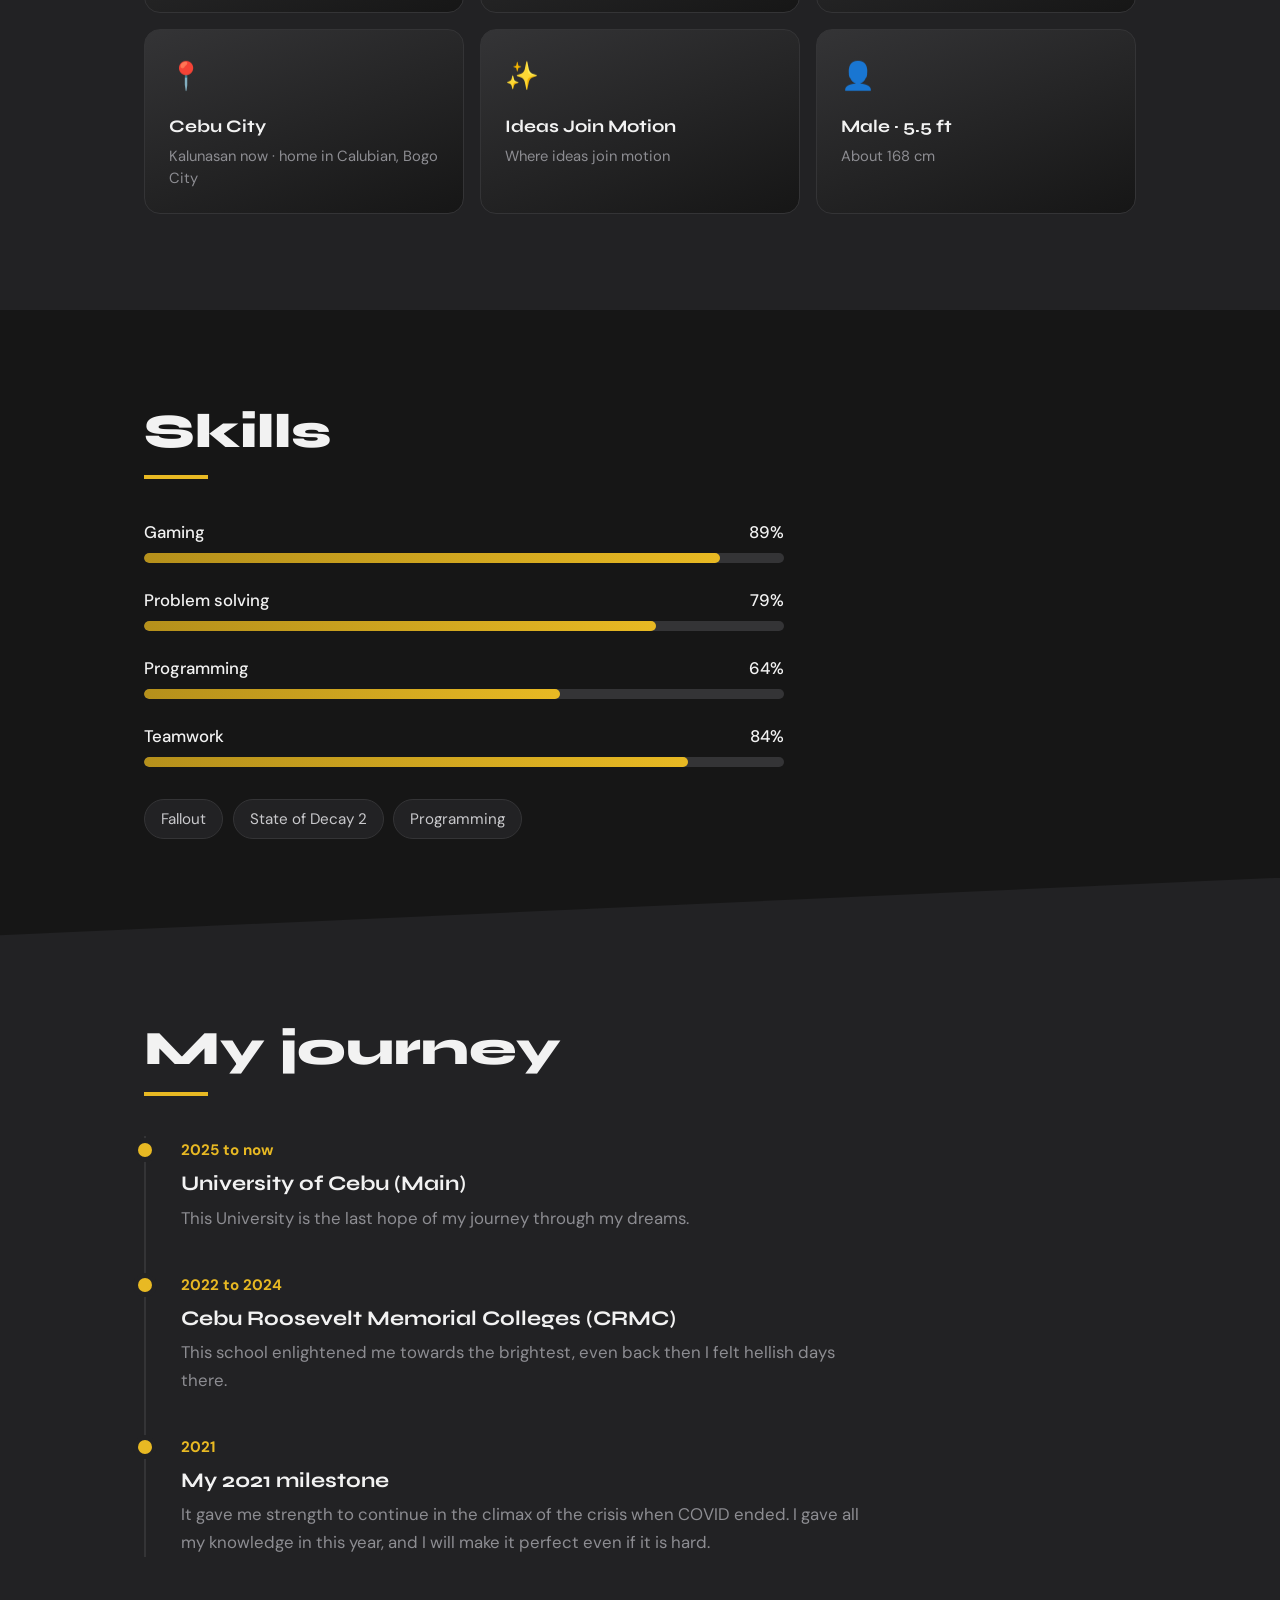
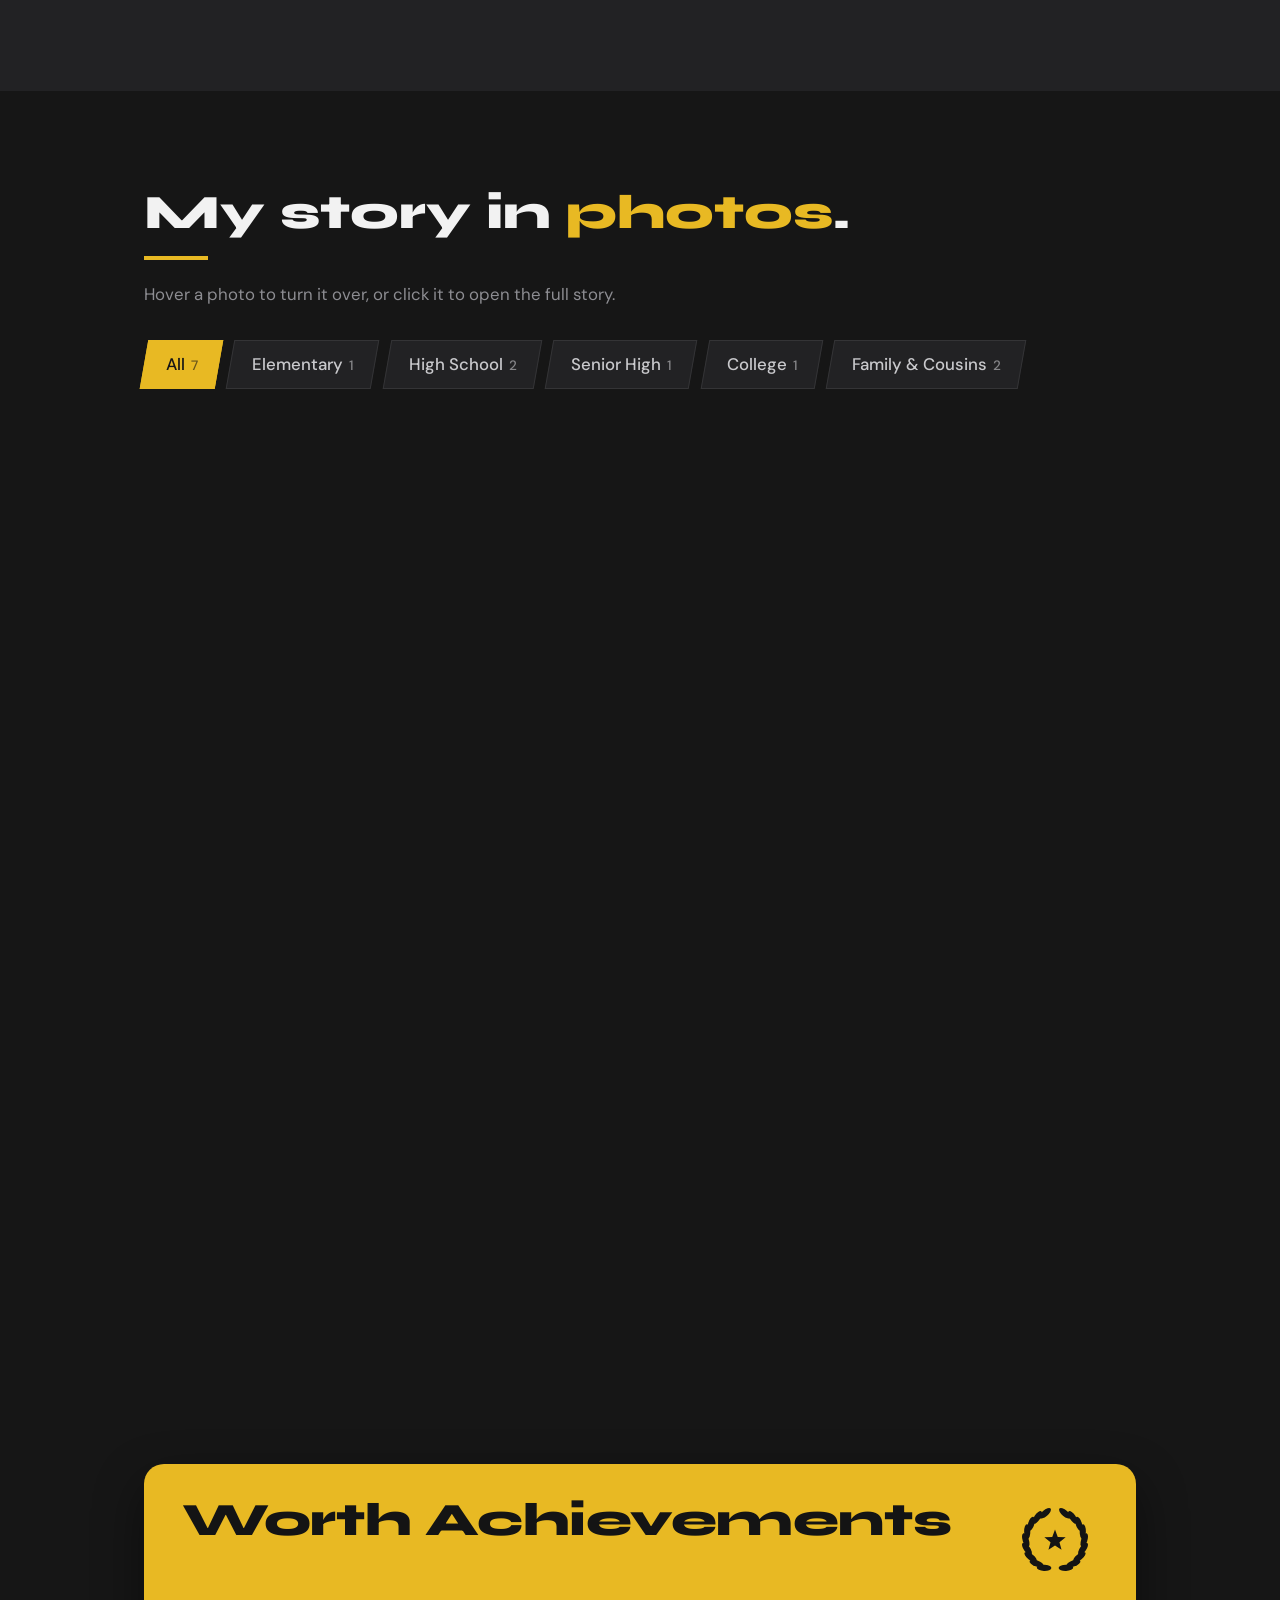
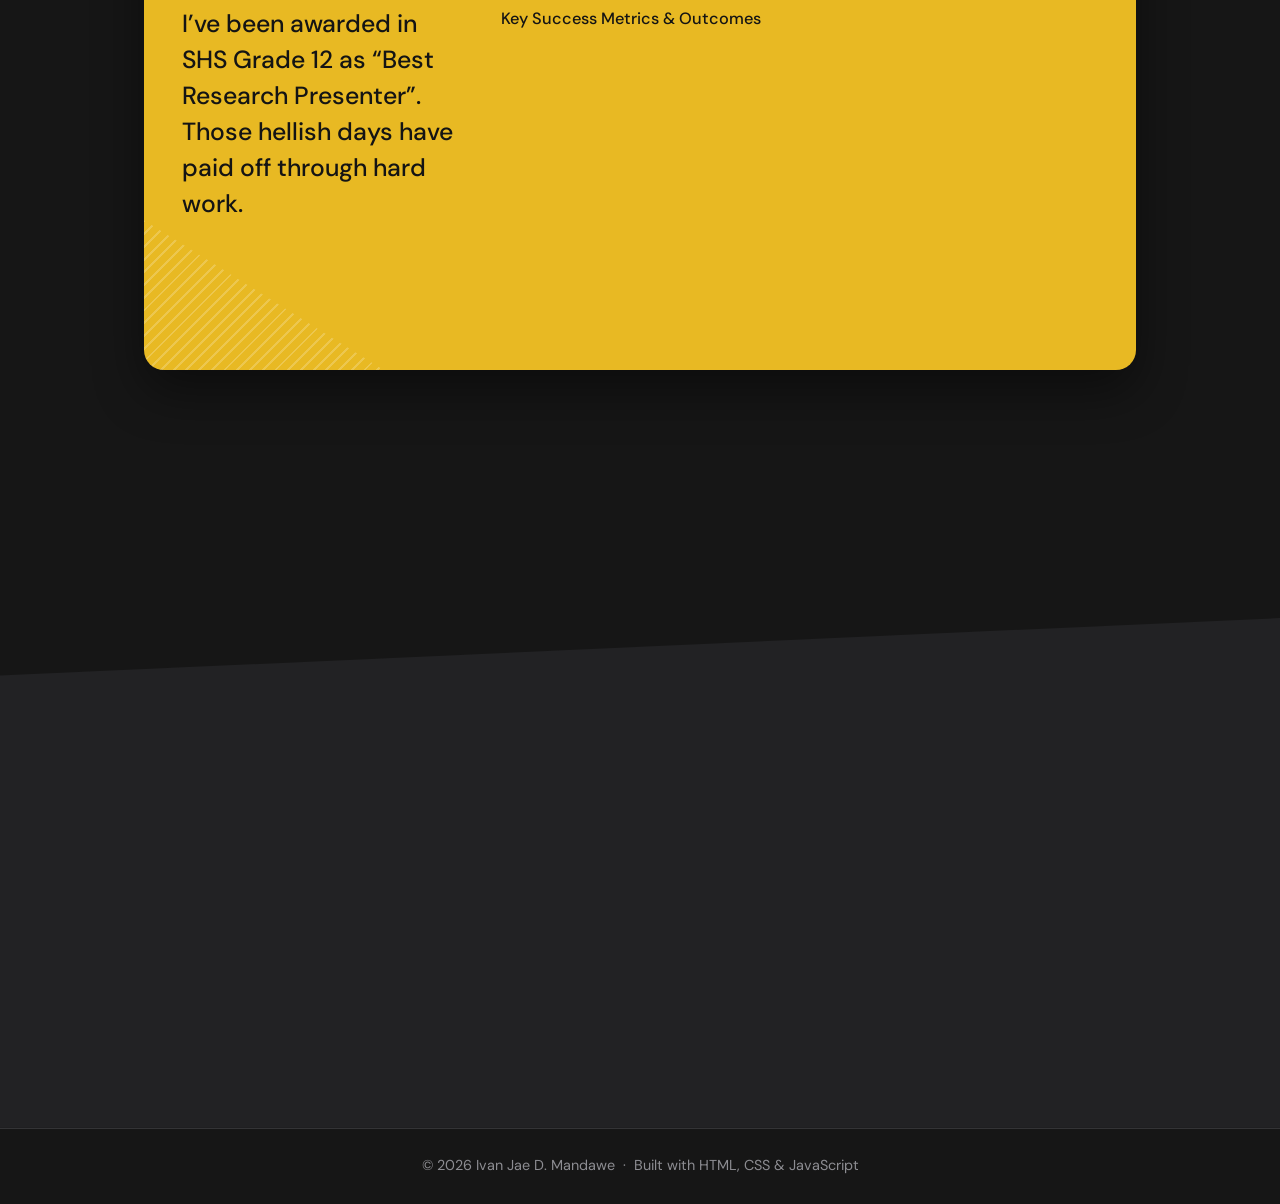
==== commit ed91e5c4: "Space Update" ====
--- a/index.html
+++ b/index.html
@@ -10,6 +10,7 @@
 <meta name="Ideas Join Motion" content="A web-based platform for our HCI project.">
 <link rel="stylesheet" href="style.css">
 <link rel="icon" type="image/png" href="images/IJM Logo.png">
+  
 
 </head>
 <body>
